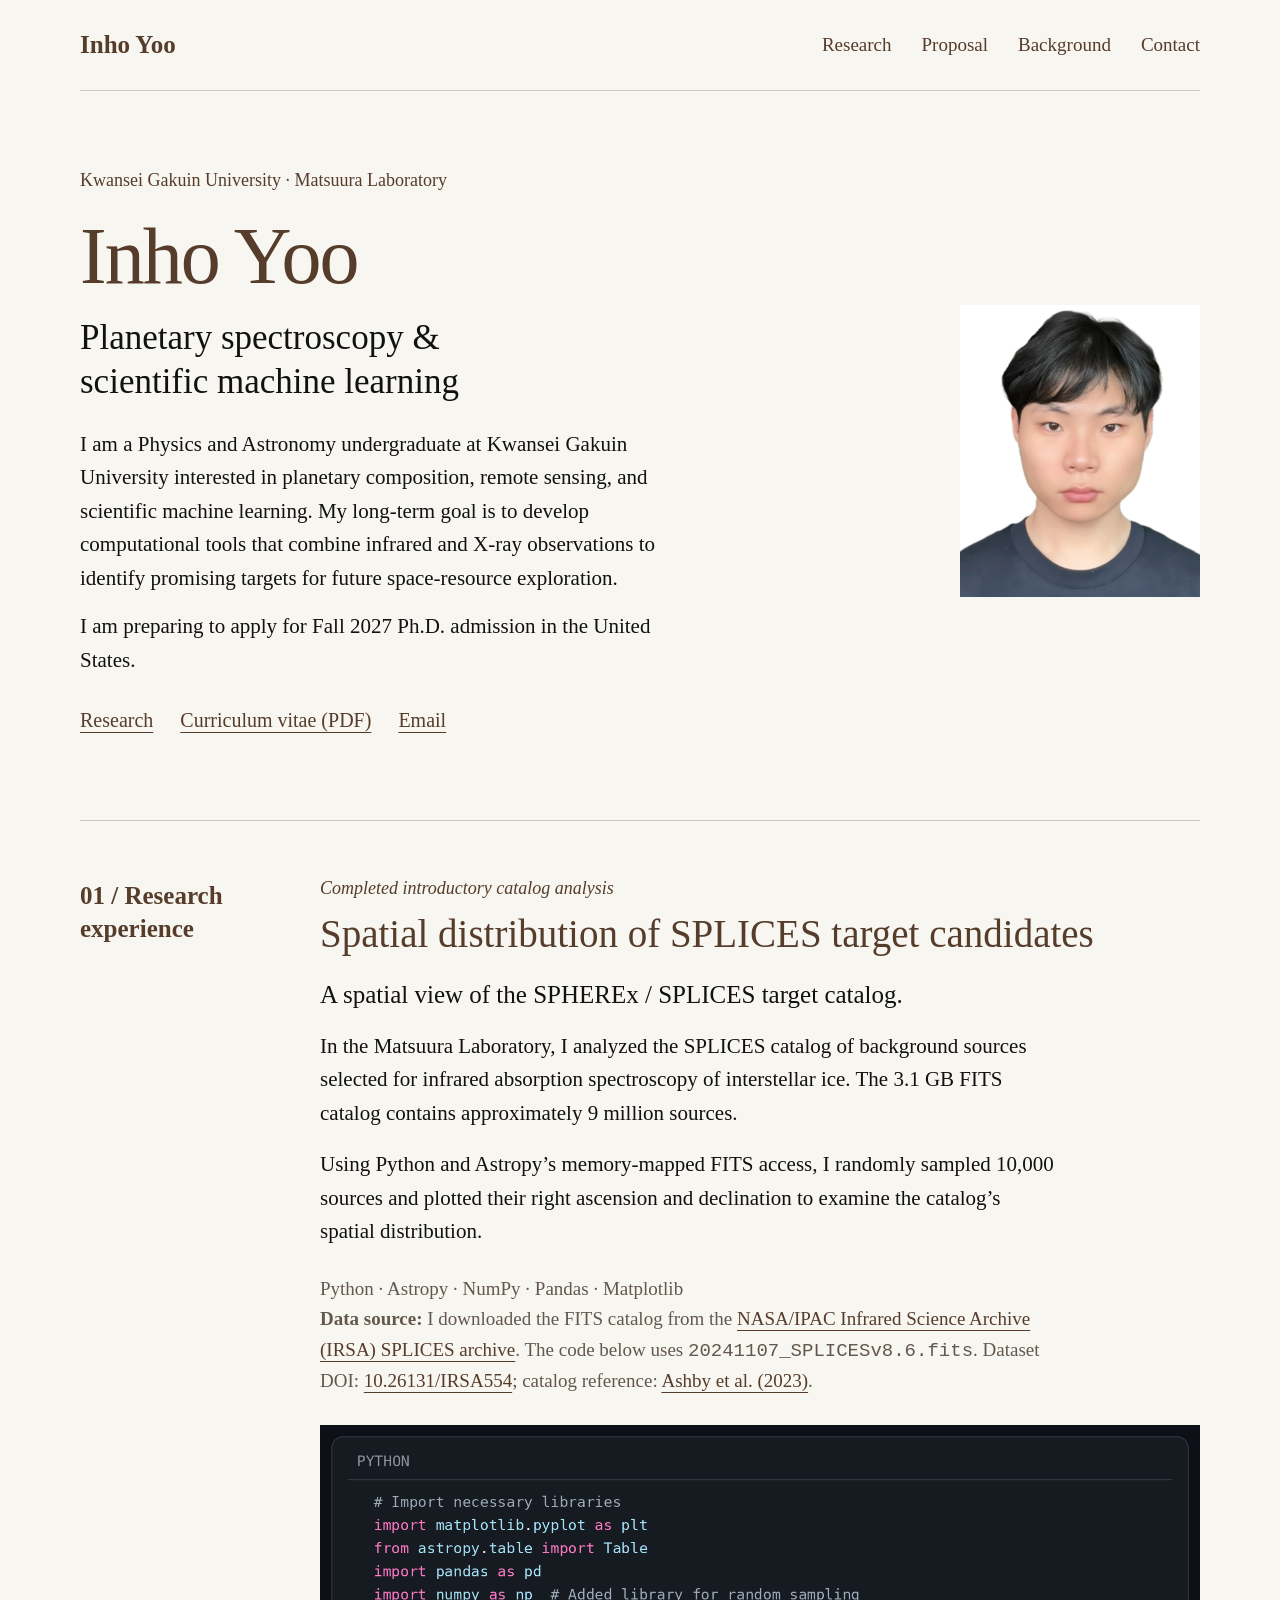
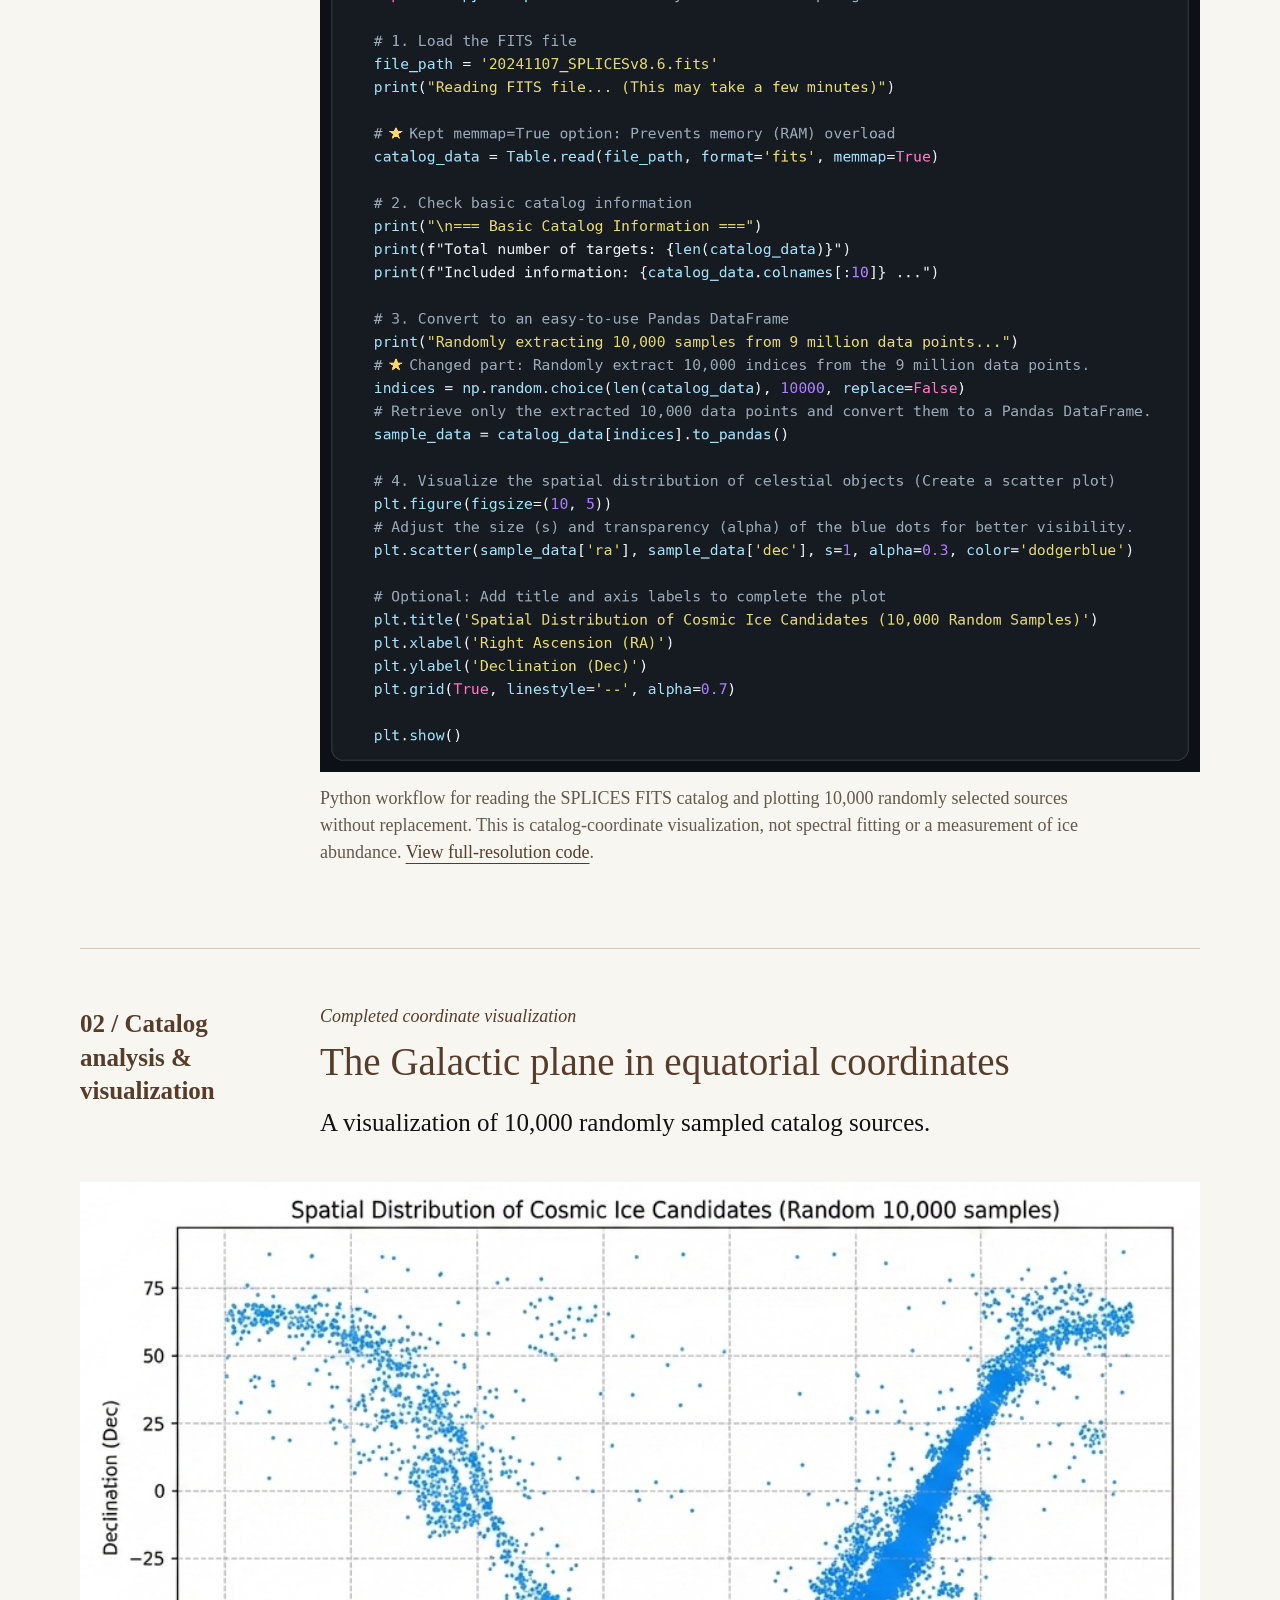
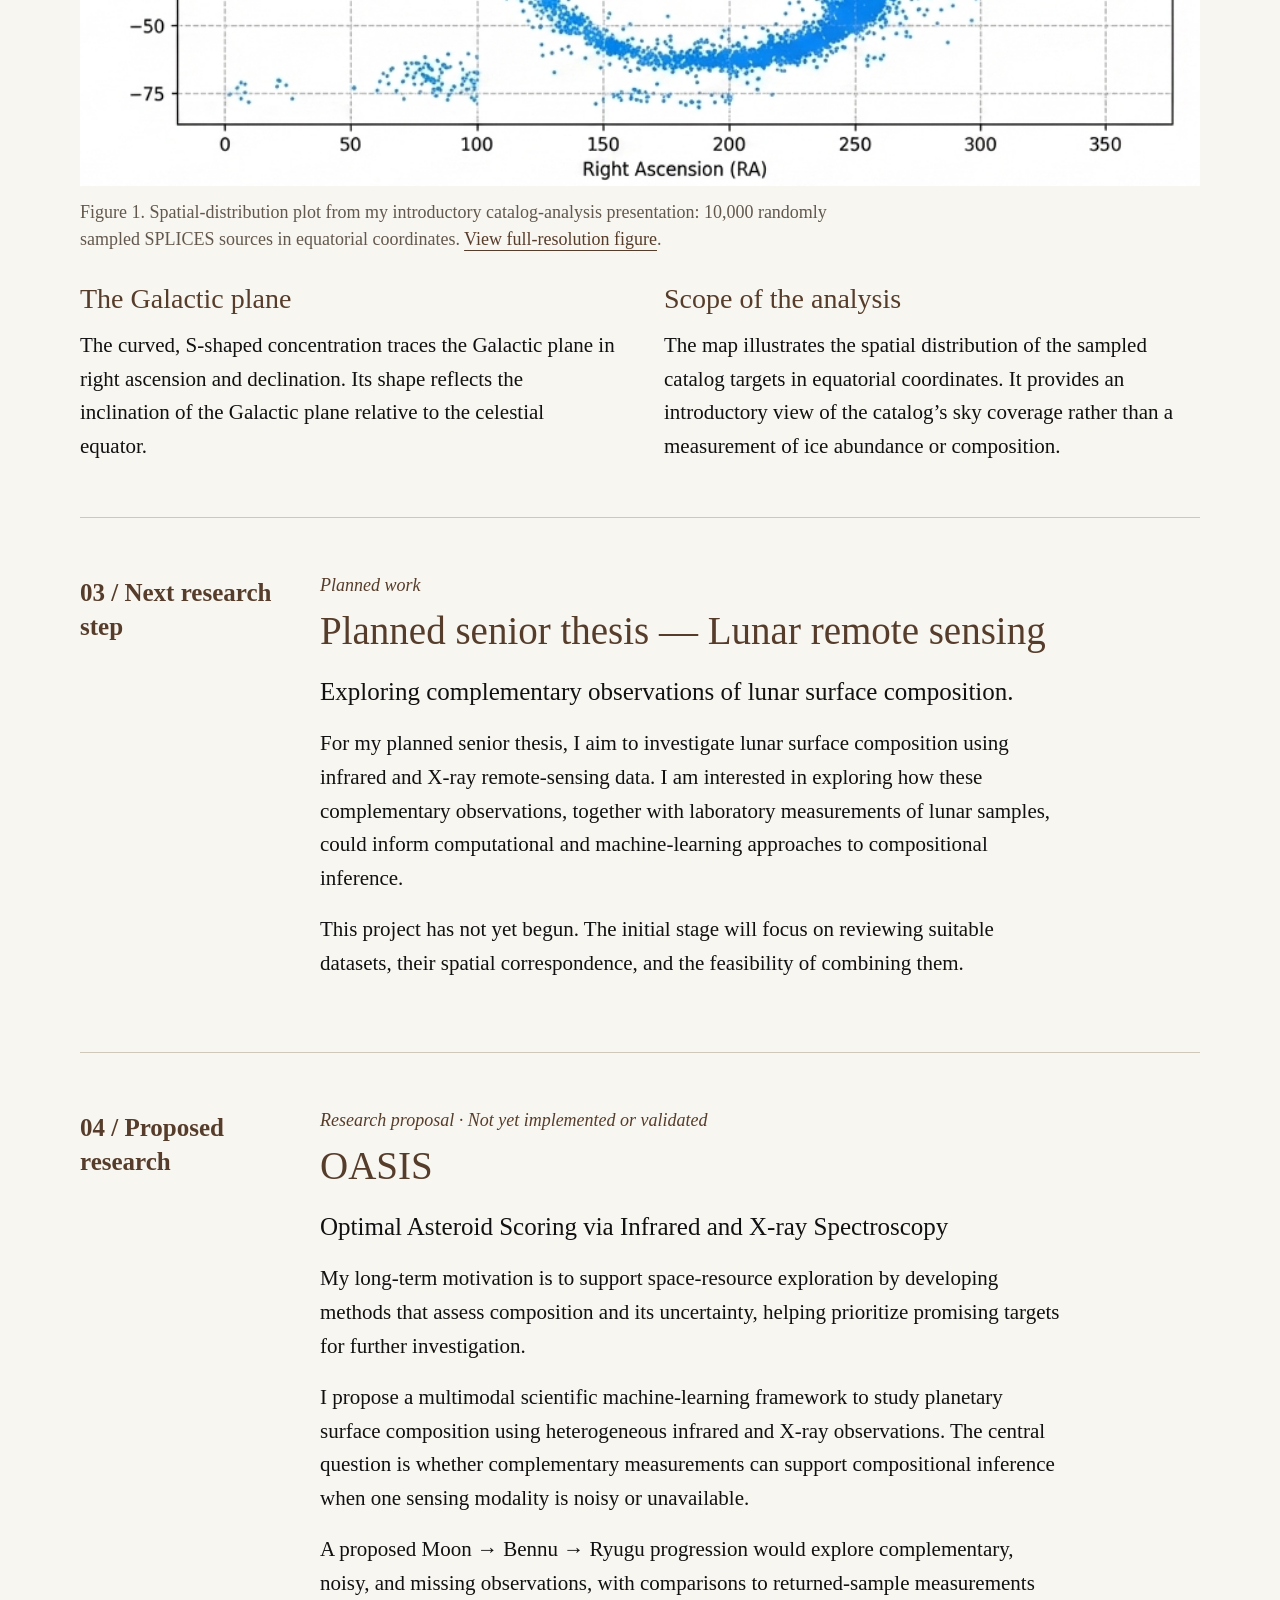
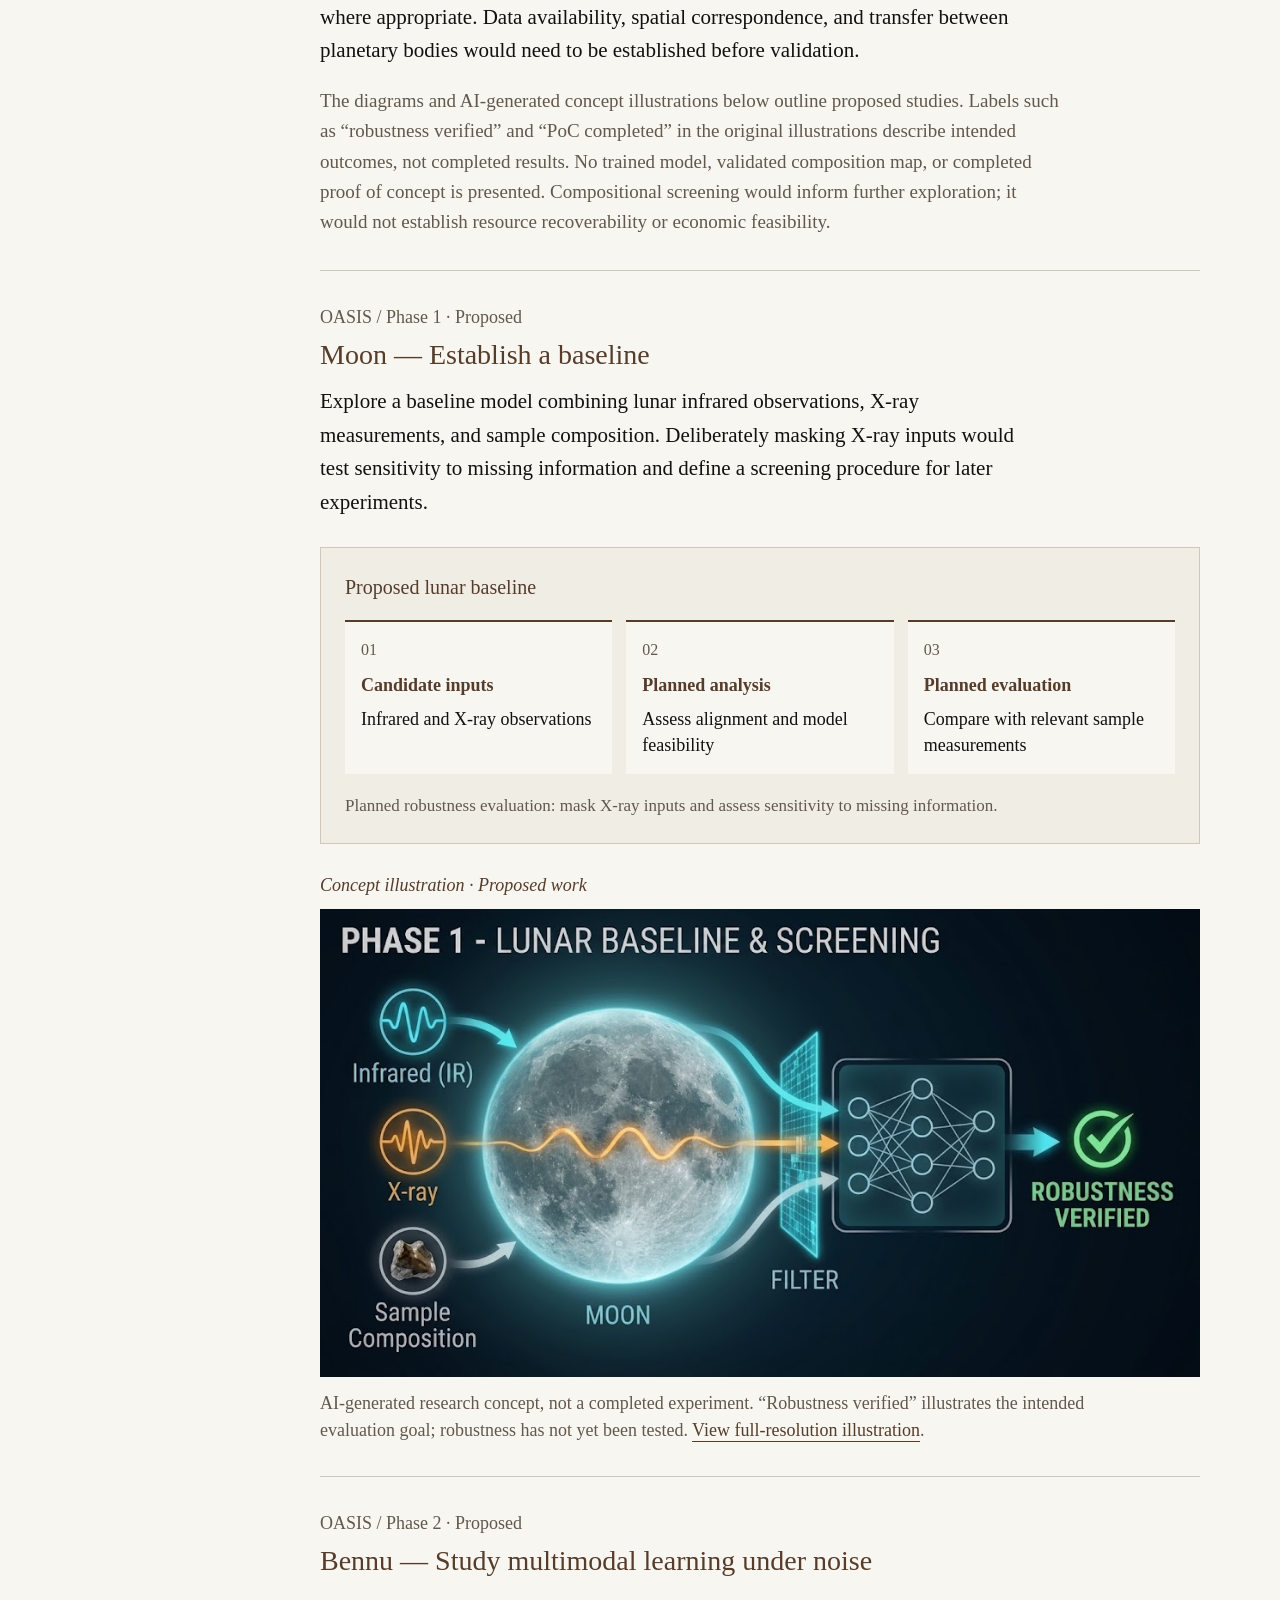
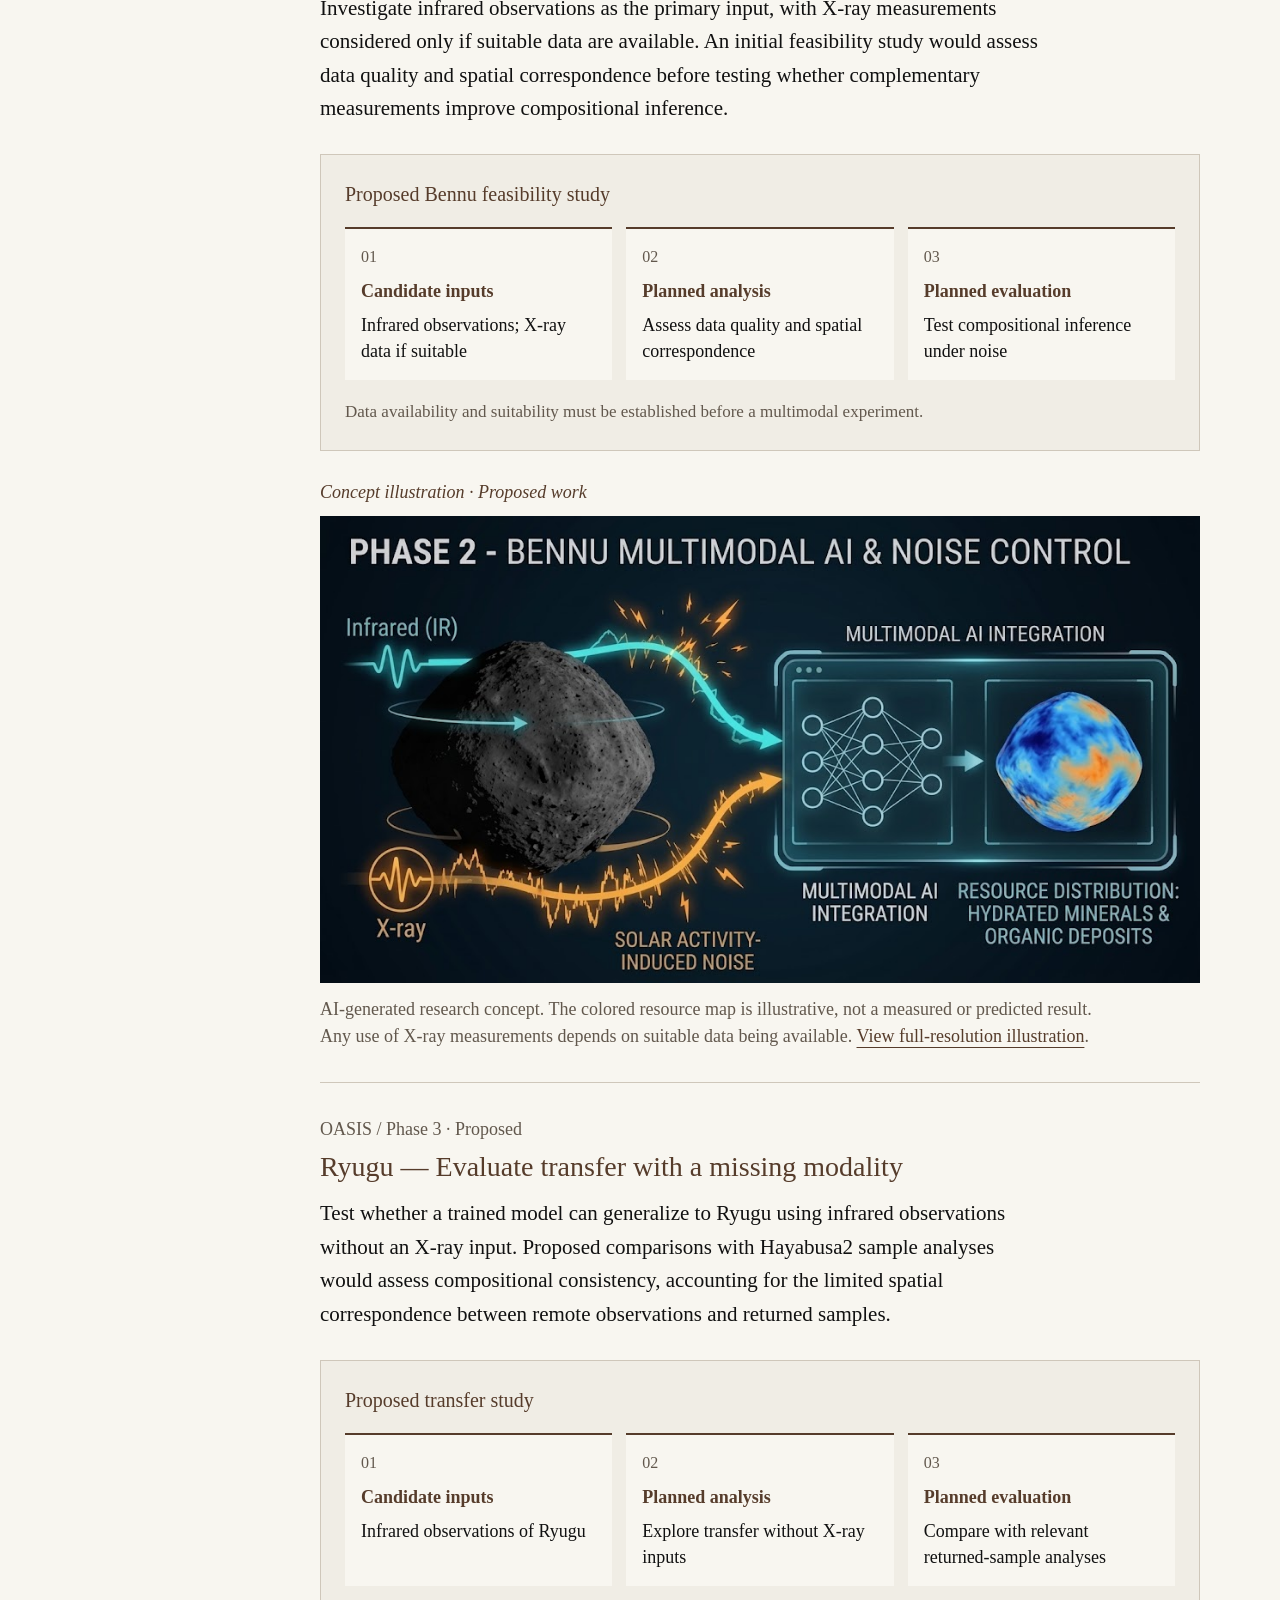
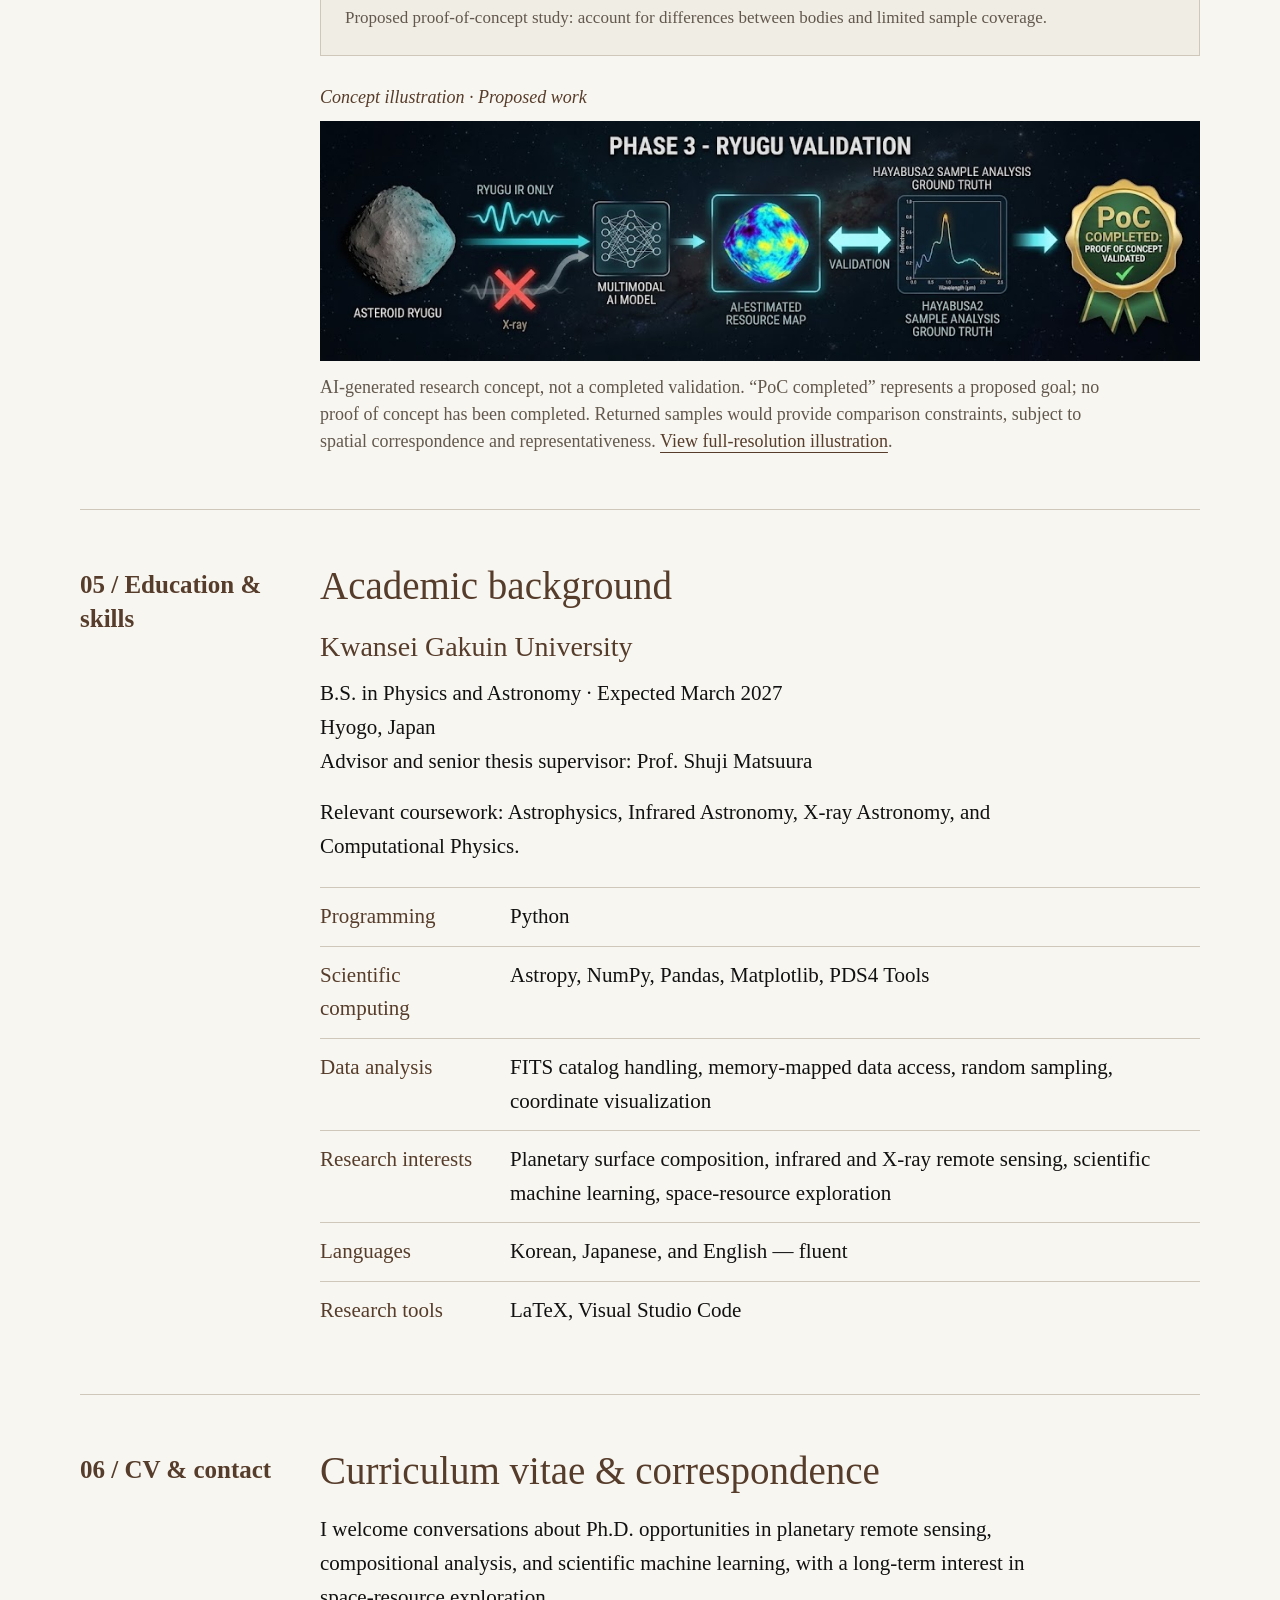
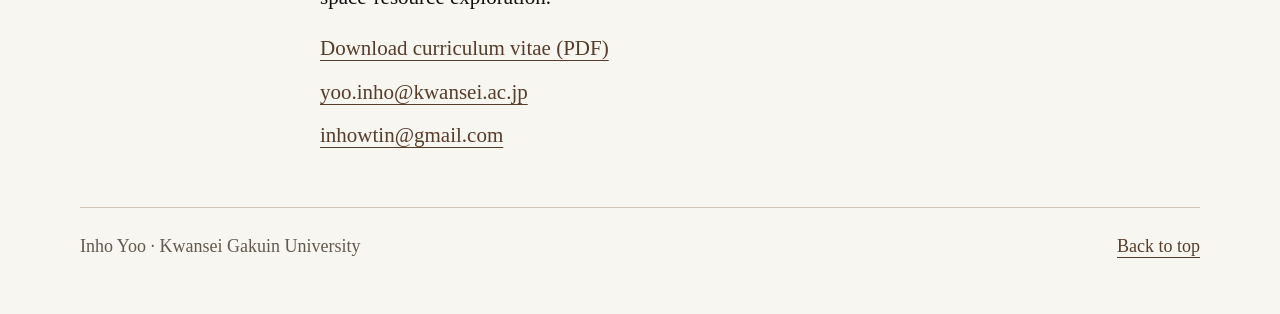
==== index.html @ 0dbc7ac2 "Update figcaption for spatial-distribution plot" ====
<!doctype html>
<html lang="en">
<head>
  <meta charset="utf-8">
  <meta name="viewport" content="width=device-width, initial-scale=1">
  <meta name="description" content="Inho Yoo, Physics and Astronomy undergraduate at Kwansei Gakuin University. Planetary remote sensing, planned lunar composition research, and scientific machine learning for future space-resource exploration.">
  <title>Inho Yoo | Planetary Science &amp; Spectroscopy</title>
  <link rel="stylesheet" href="styles.css">
</head>
<body>
<a class="skip" href="#main">Skip to content</a>
<header class="site-header wrap">
  <a class="wordmark" href="#">Inho Yoo</a>
  <nav aria-label="Main navigation"><a href="#research">Research</a><a href="#oasis">Proposal</a><a href="#background">Background</a><a href="#contact">Contact</a></nav>
</header>
<main id="main" class="wrap">
  <section class="hero" aria-labelledby="name">
    <div>
      <p class="eyebrow">Kwansei Gakuin University · Matsuura Laboratory</p>
      <h1 id="name">Inho Yoo</h1>
      <p class="identity">Planetary spectroscopy &amp;<br>scientific machine learning</p>
      <p class="intro">I am a Physics and Astronomy undergraduate at Kwansei Gakuin University interested in planetary composition, remote sensing, and scientific machine learning. My long-term goal is to develop computational tools that combine infrared and X-ray observations to identify promising targets for future space-resource exploration.</p>
      <p class="intro">I am preparing to apply for Fall 2027 Ph.D. admission in the United States.</p>
      <div class="links"><a href="#research">Research</a><a href="assets/inho-yoo-cv.pdf">Curriculum vitae (PDF)</a><a href="mailto:yoo.inho@kwansei.ac.jp">Email</a>
</div>
    </div>
    <img class="portrait" src="assets/inho-yoo.jpg" width="822" height="1000" alt="Portrait of Inho Yoo">
  </section>
  <section id="research" class="section" aria-labelledby="research-title">
    <div class="section-label">01 / Research experience</div>
    <div class="section-body">
      <p class="status">Completed introductory catalog analysis</p>
      <h2 id="research-title">Spatial distribution of SPLICES target candidates</h2>
      <p class="lead">A spatial view of the SPHEREx / SPLICES target catalog.</p>
      <p>In the Matsuura Laboratory, I analyzed the SPLICES catalog of background sources selected for infrared absorption spectroscopy of interstellar ice. The 3.1 GB FITS catalog contains approximately 9 million sources.</p>
      <p>Using Python and Astropy’s memory-mapped FITS access, I randomly sampled 10,000 sources and plotted their right ascension and declination to examine the catalog’s spatial distribution.</p>
      <p class="method">Python · Astropy · NumPy · Pandas · Matplotlib</p>
      <p class="note"><strong>Data source:</strong> I downloaded the FITS catalog from the <a href="https://irsa.ipac.caltech.edu/data/SPHEREx/SPLICES/">NASA/IPAC Infrared Science Archive (IRSA) SPLICES archive</a>. The code below uses <code>20241107_SPLICESv8.6.fits</code>. Dataset DOI: <a href="https://doi.org/10.26131/IRSA554">10.26131/IRSA554</a>; catalog reference: <a href="https://iopscience.iop.org/article/10.3847/1538-4357/acc86b">Ashby et al. (2023)</a>.</p>
      <figure class="code-figure">
        <a href="assets/splices-code.png" aria-label="Open the SPLICES Python code image at full resolution"><img src="assets/splices-code.png" width="1558" height="1677" loading="lazy" alt="Python code reads the SPLICES FITS catalog with Astropy, selects 10,000 distinct random indices with NumPy, and plots right ascension against declination with Matplotlib."></a>
        <figcaption>Python workflow for reading the SPLICES FITS catalog and plotting 10,000 randomly selected sources without replacement. This is catalog-coordinate visualization, not spectral fitting or a measurement of ice abundance. <a href="assets/splices-code.png">View full-resolution code</a>.</figcaption>
      </figure>
    </div>
  </section>
  <section id="result" class="section result" aria-labelledby="result-title">
    <div class="result-heading">
<div class="section-label">02 / Catalog analysis &amp; visualization</div>
<div>
<p class="status">Completed coordinate visualization</p>
<h2 id="result-title">The Galactic plane in equatorial coordinates</h2>
<p class="lead">A visualization of 10,000 randomly sampled catalog sources.</p>
</div>
</div>
    <figure>
      <a href="assets/cosmic-ice-plot.svg" aria-label="Open the original spatial-distribution figure at full resolution"><img src="assets/cosmic-ice-plot.svg" width="890" height="480" alt="Original research plot showing 10,000 SPLICES targets plotted by right ascension and declination. A curved band descends to about minus 60 degrees declination, with a dense concentration near right ascension 270 degrees."></a>
      <figcaption>Figure 1. Spatial-distribution plot from my introductory catalog-analysis presentation: 10,000 randomly sampled SPLICES sources in equatorial coordinates. 
        <a href="assets/cosmic-ice-plot.svg">View full-resolution figure</a>.</figcaption>
    </figure>
    <div class="interpretation">
<div>
<h3>The Galactic plane</h3>
<p>The curved, S-shaped concentration traces the Galactic plane in right ascension and declination. Its shape reflects the inclination of the Galactic plane relative to the celestial equator.</p>
</div>
<div>
<h3>Scope of the analysis</h3>
<p>The map illustrates the spatial distribution of the sampled catalog targets in equatorial coordinates. It provides an introductory view of the catalog’s sky coverage rather than a measurement of ice abundance or composition.</p>
</div>
</div>
  </section>
  <section id="next" class="section" aria-labelledby="next-title">
    <div class="section-label">03 / Next research step</div>
    <div class="section-body">
<p class="status">Planned work</p>
<h2 id="next-title">Planned senior thesis — Lunar remote sensing</h2>
<p class="lead">Exploring complementary observations of lunar surface composition.</p>
<p>For my planned senior thesis, I aim to investigate lunar surface composition using infrared and X-ray remote-sensing data. I am interested in exploring how these complementary observations, together with laboratory measurements of lunar samples, could inform computational and machine-learning approaches to compositional inference.</p>
<p>This project has not yet begun. The initial stage will focus on reviewing suitable datasets, their spatial correspondence, and the feasibility of combining them.</p>
</div>
  </section>
  <section id="oasis" class="section" aria-labelledby="oasis-title">
    <div class="section-label">04 / Proposed research</div>
    <div class="section-body">
<p class="status">Research proposal · Not yet implemented or validated</p>
<h2 id="oasis-title">OASIS</h2>
<p class="lead">Optimal Asteroid Scoring via Infrared and X-ray Spectroscopy</p>
<p>My long-term motivation is to support space-resource exploration by developing methods that assess composition and its uncertainty, helping prioritize promising targets for further investigation.</p>
<p>I propose a multimodal scientific machine-learning framework to study planetary surface composition using heterogeneous infrared and X-ray observations. The central question is whether complementary measurements can support compositional inference when one sensing modality is noisy or unavailable.</p>
<p>A proposed Moon → Bennu → Ryugu progression would explore complementary, noisy, and missing observations, with comparisons to returned-sample measurements where appropriate. Data availability, spatial correspondence, and transfer between planetary bodies would need to be established before validation.</p>
<p class="note">The diagrams and AI-generated concept illustrations below outline proposed studies. Labels such as “robustness verified” and “PoC completed” in the original illustrations describe intended outcomes, not completed results. No trained model, validated composition map, or completed proof of concept is presented. Compositional screening would inform further exploration; it would not establish resource recoverability or economic feasibility.</p>
      <article class="phase">
<p class="phase-number">OASIS / Phase 1 · Proposed</p>
<h3>Moon — Establish a baseline</h3>
<p>Explore a baseline model combining lunar infrared observations, X-ray measurements, and sample composition. Deliberately masking X-ray inputs would test sensitivity to missing information and define a screening procedure for later experiments.</p>
<figure class="concept-diagram" aria-labelledby="concept-moon">
<figcaption id="concept-moon">Proposed lunar baseline</figcaption>
<ol class="concept-steps">
<li><strong>Candidate inputs</strong><span>Infrared and X-ray observations</span></li>
<li><strong>Planned analysis</strong><span>Assess alignment and model feasibility</span></li>
<li><strong>Planned evaluation</strong><span>Compare with relevant sample measurements</span></li>
</ol>
<p class="concept-note">Planned robustness evaluation: mask X-ray inputs and assess sensitivity to missing information.</p>
</figure>
<figure class="concept-art">
<p class="status">Concept illustration · Proposed work</p>
<a href="assets/oasis-moon.jpg" aria-label="Open the Moon research concept illustration"><img src="assets/oasis-moon.jpg" width="1024" height="545" loading="lazy" alt="AI-generated illustration of the proposed Moon phase; visual maps and completion labels are conceptual, not achieved research results."></a>
<figcaption>AI-generated research concept, not a completed experiment. “Robustness verified” illustrates the intended evaluation goal; robustness has not yet been tested. <a href="assets/oasis-moon.jpg">View full-resolution illustration</a>.</figcaption>
</figure>
</article>
      <article class="phase">
<p class="phase-number">OASIS / Phase 2 · Proposed</p>
<h3>Bennu — Study multimodal learning under noise</h3>
<p>Investigate infrared observations as the primary input, with X-ray measurements considered only if suitable data are available. An initial feasibility study would assess data quality and spatial correspondence before testing whether complementary measurements improve compositional inference.</p>
<figure class="concept-diagram" aria-labelledby="concept-bennu">
<figcaption id="concept-bennu">Proposed Bennu feasibility study</figcaption>
<ol class="concept-steps">
<li><strong>Candidate inputs</strong><span>Infrared observations; X-ray data if suitable</span></li>
<li><strong>Planned analysis</strong><span>Assess data quality and spatial correspondence</span></li>
<li><strong>Planned evaluation</strong><span>Test compositional inference under noise</span></li>
</ol>
<p class="concept-note">Data availability and suitability must be established before a multimodal experiment.</p>
</figure>
<figure class="concept-art">
<p class="status">Concept illustration · Proposed work</p>
<a href="assets/oasis-bennu.jpg" aria-label="Open the Bennu research concept illustration"><img src="assets/oasis-bennu.jpg" width="1024" height="544" loading="lazy" alt="AI-generated illustration of the proposed Bennu phase; visual maps and completion labels are conceptual, not achieved research results."></a>
<figcaption>AI-generated research concept. The colored resource map is illustrative, not a measured or predicted result. Any use of X-ray measurements depends on suitable data being available. <a href="assets/oasis-bennu.jpg">View full-resolution illustration</a>.</figcaption>
</figure>
</article>
      <article class="phase">
<p class="phase-number">OASIS / Phase 3 · Proposed</p>
<h3>Ryugu — Evaluate transfer with a missing modality</h3>
<p>Test whether a trained model can generalize to Ryugu using infrared observations without an X-ray input. Proposed comparisons with Hayabusa2 sample analyses would assess compositional consistency, accounting for the limited spatial correspondence between remote observations and returned samples.</p>
<figure class="concept-diagram" aria-labelledby="concept-ryugu">
<figcaption id="concept-ryugu">Proposed transfer study</figcaption>
<ol class="concept-steps">
<li><strong>Candidate inputs</strong><span>Infrared observations of Ryugu</span></li>
<li><strong>Planned analysis</strong><span>Explore transfer without X-ray inputs</span></li>
<li><strong>Planned evaluation</strong><span>Compare with relevant returned-sample analyses</span></li>
</ol>
<p class="concept-note">Proposed proof-of-concept study: account for differences between bodies and limited sample coverage.</p>
</figure>
<figure class="concept-art">
<p class="status">Concept illustration · Proposed work</p>
<a href="assets/oasis-ryugu.jpg" aria-label="Open the Ryugu research concept illustration"><img src="assets/oasis-ryugu.jpg" width="1024" height="279" loading="lazy" alt="AI-generated illustration of the proposed Ryugu phase; visual maps and completion labels are conceptual, not achieved research results."></a>
<figcaption>AI-generated research concept, not a completed validation. “PoC completed” represents a proposed goal; no proof of concept has been completed. Returned samples would provide comparison constraints, subject to spatial correspondence and representativeness. <a href="assets/oasis-ryugu.jpg">View full-resolution illustration</a>.</figcaption>
</figure>
</article>
    </div>
  </section>
  <section id="background" class="section" aria-labelledby="background-title">
<div class="section-label">05 / Education &amp; skills</div>
<div class="section-body">
<h2 id="background-title">Academic background</h2>
<h3>Kwansei Gakuin University</h3>
<p>B.S. in Physics and Astronomy · Expected March 2027<br>Hyogo, Japan<br>Advisor and senior thesis supervisor: Prof. Shuji Matsuura</p>
<p>Relevant coursework: Astrophysics, Infrared Astronomy, X-ray Astronomy, and Computational Physics.</p>
<dl>
<div>
<dt>Programming</dt>
<dd>Python</dd>
</div>
<div>
<dt>Scientific computing</dt>
<dd>Astropy, NumPy, Pandas, Matplotlib, PDS4 Tools</dd>
</div>
<div>
<dt>Data analysis</dt>
<dd>FITS catalog handling, memory-mapped data access, random sampling, coordinate visualization</dd>
</div>
<div>
<dt>Research interests</dt>
<dd>Planetary surface composition, infrared and X-ray remote sensing, scientific machine learning, space-resource exploration</dd>
</div>
<div>
<dt>Languages</dt>
<dd>Korean, Japanese, and English — fluent</dd>
</div>
<div>
<dt>Research tools</dt>
<dd>LaTeX, Visual Studio Code</dd>
</div>
</dl>
</div>
</section>
  <section id="contact" class="section" aria-labelledby="contact-title">
<div class="section-label">06 / CV &amp; contact</div>
<div class="section-body">
<h2 id="contact-title">Curriculum vitae &amp; correspondence</h2>
<p>I welcome conversations about Ph.D. opportunities in planetary remote sensing, compositional analysis, and scientific machine learning, with a long-term interest in space-resource exploration.</p>
<div class="contact-links"><a href="assets/inho-yoo-cv.pdf">Download curriculum vitae (PDF)</a><a href="mailto:yoo.inho@kwansei.ac.jp">yoo.inho@kwansei.ac.jp</a><a href="mailto:inhowtin@gmail.com">inhowtin@gmail.com</a>
</div>
</div>
</section>
</main>
<footer class="footer wrap">
<p>Inho Yoo · Kwansei Gakuin University</p><a href="#">Back to top</a>
</footer>
</body>
</html>
---- styles.css ----
:root {
  --paper:#f8f6f0;
  --ink:#171410;
  --brown:#563c2b;
  --line:#cfc7ba;
  --muted:#62584d
}
* {
  box-sizing:border-box
}
html {
  scroll-padding-top:2rem
}
body {
  margin:0;
  background:var(--paper);
  color:#111;
  font-family:"Times New Roman",Times,serif;
  font-size:21px; /* 18px -> 21px */
  line-height:1.6
}
a {
  color:var(--brown);
  text-decoration-thickness:1px;
  text-underline-offset:5px
}
a:hover {
  color:#24170f;
  text-decoration-thickness:2px
}
a:focus-visible {
  outline:2px solid var(--brown);
  outline-offset:5px
}
.wrap {
  width:min(1120px,calc(100% - 96px));
  margin-inline:auto
}
.site-header {
  display:flex;
  justify-content:space-between;
  align-items:center;
  padding-block:25px;
  border-bottom:1px solid var(--line);
  gap:24px
}
.wordmark {
  font-size:25px; /* 22px -> 25px */
  text-decoration:none;
  font-weight:bold
}
nav {
  display:flex;
  gap:30px;
  font-size:19px; /* 16px -> 19px */
  flex-wrap:wrap
}
nav a {
  text-decoration:none
}
.hero {
  display:grid;
  grid-template-columns:minmax(0,1fr) 240px;
  gap:92px;
  align-items:center;
  padding-block:76px 84px
}
.eyebrow,.section-label,.status {
  color:var(--brown);
  font-size:18px; /* 15px -> 18px */
  line-height:1.5
}
.eyebrow {
  margin:0 0 20px
}
h1,h2,h3,p {
  margin-top:0
}
h1 {
  font-size:80px; /* 70px -> 80px */
  line-height:1.05;
  font-weight:normal;
  letter-spacing:-2px;
  margin-bottom:18px;
  color:var(--brown)
}
.identity {
  font-size:35px; /* 30px -> 35px */
  line-height:1.25;
  margin-bottom:24px
}
.intro {
  max-width:620px;
  margin-bottom:15px
}
.portrait {
  display:block;
  width:240px;
  height:auto;
  max-width:100%
}
.links {
  display:flex;
  flex-wrap:wrap;
  gap:12px 27px;
  margin-top:26px;
  font-size:20px; /* 17px -> 20px */
}
.section {
  border-top:1px solid var(--line);
  padding-block:54px;
  display:grid;
  grid-template-columns:205px minmax(0,1fr);
  gap:35px
}
.section-label {
  padding-top:4px;
  font-size:25px; /* 22px -> 25px */
  font-weight:bold;
  line-height:1.35
}
.section-body {
  min-width:0
}
.section-body>p {
  max-width:740px
}
.status {
  margin-bottom:10px;
  font-style:italic
}
h2 {
  font-size:39px; /* 34px -> 39px */
  line-height:1.15;
  font-weight:normal;
  color:var(--brown);
  margin-bottom:20px
}
h3 {
  font-size:28px; /* 24px -> 28px */
  line-height:1.3;
  font-weight:normal;
  color:var(--brown);
  margin-bottom:12px
}
p {
  margin-bottom:18px
}
.lead {
  font-size:25px; /* 22px -> 25px */
  line-height:1.4
}
.method {
  font-size:19px; /* 16px -> 19px */
  color:var(--muted);
  margin-top:25px;
  margin-bottom:0
}
figure {
  margin:28px 0
}
figure img {
  display:block;
  width:100%;
  height:auto
}
figcaption {
  font-size:18px; /* 15px -> 18px */
  line-height:1.5;
  color:var(--muted);
  margin-top:13px;
  max-width:780px
}
.result {
  display:block
}
.result-heading {
  display:grid;
  grid-template-columns:205px minmax(0,1fr);
  gap:35px
}
.result figure {
  margin:24px 0 28px
}
.result figure>a {
  display:block
}
.interpretation {
  display:grid;
  grid-template-columns:1fr 1fr;
  gap:48px
}
.interpretation p {
  margin-bottom:0
}
.note {
  font-size:19px; /* 16px -> 19px */
  color:var(--muted)
}
.phase {
  padding-top:32px;
  margin-top:32px;
  border-top:1px solid var(--line)
}
.phase figure {
  margin-bottom:0
}
.phase-number {
  font-size:18px; /* 15px -> 18px */
  color:var(--muted);
  margin-bottom:5px
}
.phase p {
  max-width:720px
}
dl {
  margin:24px 0 0
}
dl>div {
  display:grid;
  grid-template-columns:170px 1fr;
  gap:20px;
  padding-block:12px;
  border-top:1px solid var(--line)
}
dt {
  color:var(--brown)
}
dd {
  margin:0
}
.contact-links {
  display:flex;
  flex-direction:column;
  align-items:flex-start;
  gap:10px;
  overflow-wrap:anywhere
}
.footer {
  border-top:1px solid var(--line);
  padding-block:24px 35px;
  display:flex;
  justify-content:space-between;
  gap:20px;
  color:var(--muted);
  font-size:18px; /* 15px -> 18px */
}
.skip {
  position:absolute;
  left:20px;
  top:-100px;
  background:var(--paper);
  padding:8px
}
.skip:focus {
  top:10px
}

/* 태블릿 및 작은 PC 화면 설정 */
@media(max-width:800px) {
  .wrap {
    width:calc(100% - 48px)
  }
  .hero {
    gap:35px;
    grid-template-columns:1fr 190px;
    padding-block:50px
  }
  .portrait {
    width:190px
  }
  h1 {
    font-size:68px /* 58px -> 68px */
  }
  .identity {
    font-size:31px /* 26px -> 31px */
  }
  .section,.result-heading {
    grid-template-columns:1fr;
    gap:16px
  }
  .section {
    padding-block:38px
  }
  .interpretation {
    gap:28px
  }
  .site-header {
    align-items:flex-start
  }
  nav {
    gap:18px
  }
}

/* 모바일 화면 설정 */
@media(max-width:540px) {
  body {
    font-size:20px /* 17px -> 20px */
  }
  .wrap {
    width:calc(100% - 40px)
  }
  .site-header {
    display:block;
    padding-block:19px
  }
  nav {
    margin-top:12px;
    gap:22px;
    font-size:18px /* 15px -> 18px */
  }
  .hero {
    grid-template-columns:1fr;
    gap:28px;
    padding-block:38px 42px
  }
  .hero>div {
    order:1
  }
  .portrait {
    width:155px;
    order:0
  }
  h1 {
    font-size:64px /* 54px -> 64px */
  }
  .identity {
    font-size:32px /* 27px -> 32px */
  }
  .eyebrow {
    font-size:17px; /* 14px -> 17px */
    margin-bottom:14px
  }
  h2 {
    font-size:35px /* 30px -> 35px */
  }
  .links {
    gap:12px 22px
  }
  .interpretation {
    grid-template-columns:1fr;
    gap:25px
  }
  .result figure {
    margin-inline:-8px
  }
  dl>div {
    grid-template-columns:1fr;
    gap:4px
  }
  .footer {
    display:block
  }
  .footer p {
    margin-bottom:8px
  }
  .phase {
    padding-top:25px;
    margin-top:25px
  }
}

/* 인쇄 설정 (변경하지 않음) */
@media print {
  body {
    background:white;
    font-size:12pt
  }
  .wrap {
    width:100%
  }
  .site-header,.skip {
    display:none
  }
  .hero {
    padding:10px 0 30px
  }
  h1 {
    font-size:36pt
  }
  .section {
    padding-block:24px
  }
  figure,.phase {
    break-inside:avoid
  }
  a {
    color:inherit
  }
}

/* Proposed research diagrams: readable text at every viewport size. */
.concept-diagram {
  padding:24px;
  border:1px solid var(--line);
  background:#f0ede5;
}
.concept-diagram figcaption {
  margin:0 0 18px;
  color:var(--brown);
  font-size:20px;
}
.concept-steps {
  list-style:none;
  margin:0;
  padding:0;
  display:grid;
  grid-template-columns:repeat(3,minmax(0,1fr));
  gap:14px;
  counter-reset:step;
}
.concept-steps li {
  counter-increment:step;
  padding:16px;
  border-top:2px solid var(--brown);
  background:var(--paper);
  font-size:18px;
  line-height:1.45;
}
.concept-steps li::before {
  content:"0" counter(step);
  display:block;
  color:var(--muted);
  margin-bottom:10px;
  font-size:16px;
}
.concept-steps strong,.concept-steps span { display:block; }
.concept-steps strong { color:var(--brown); margin-bottom:8px; }
.concept-diagram .concept-note {
  margin:18px 0 0;
  font-size:17px;
  color:var(--muted);
}
@media(max-width:600px) {
  .concept-diagram { padding:18px; }
  .concept-steps { grid-template-columns:1fr; }
}
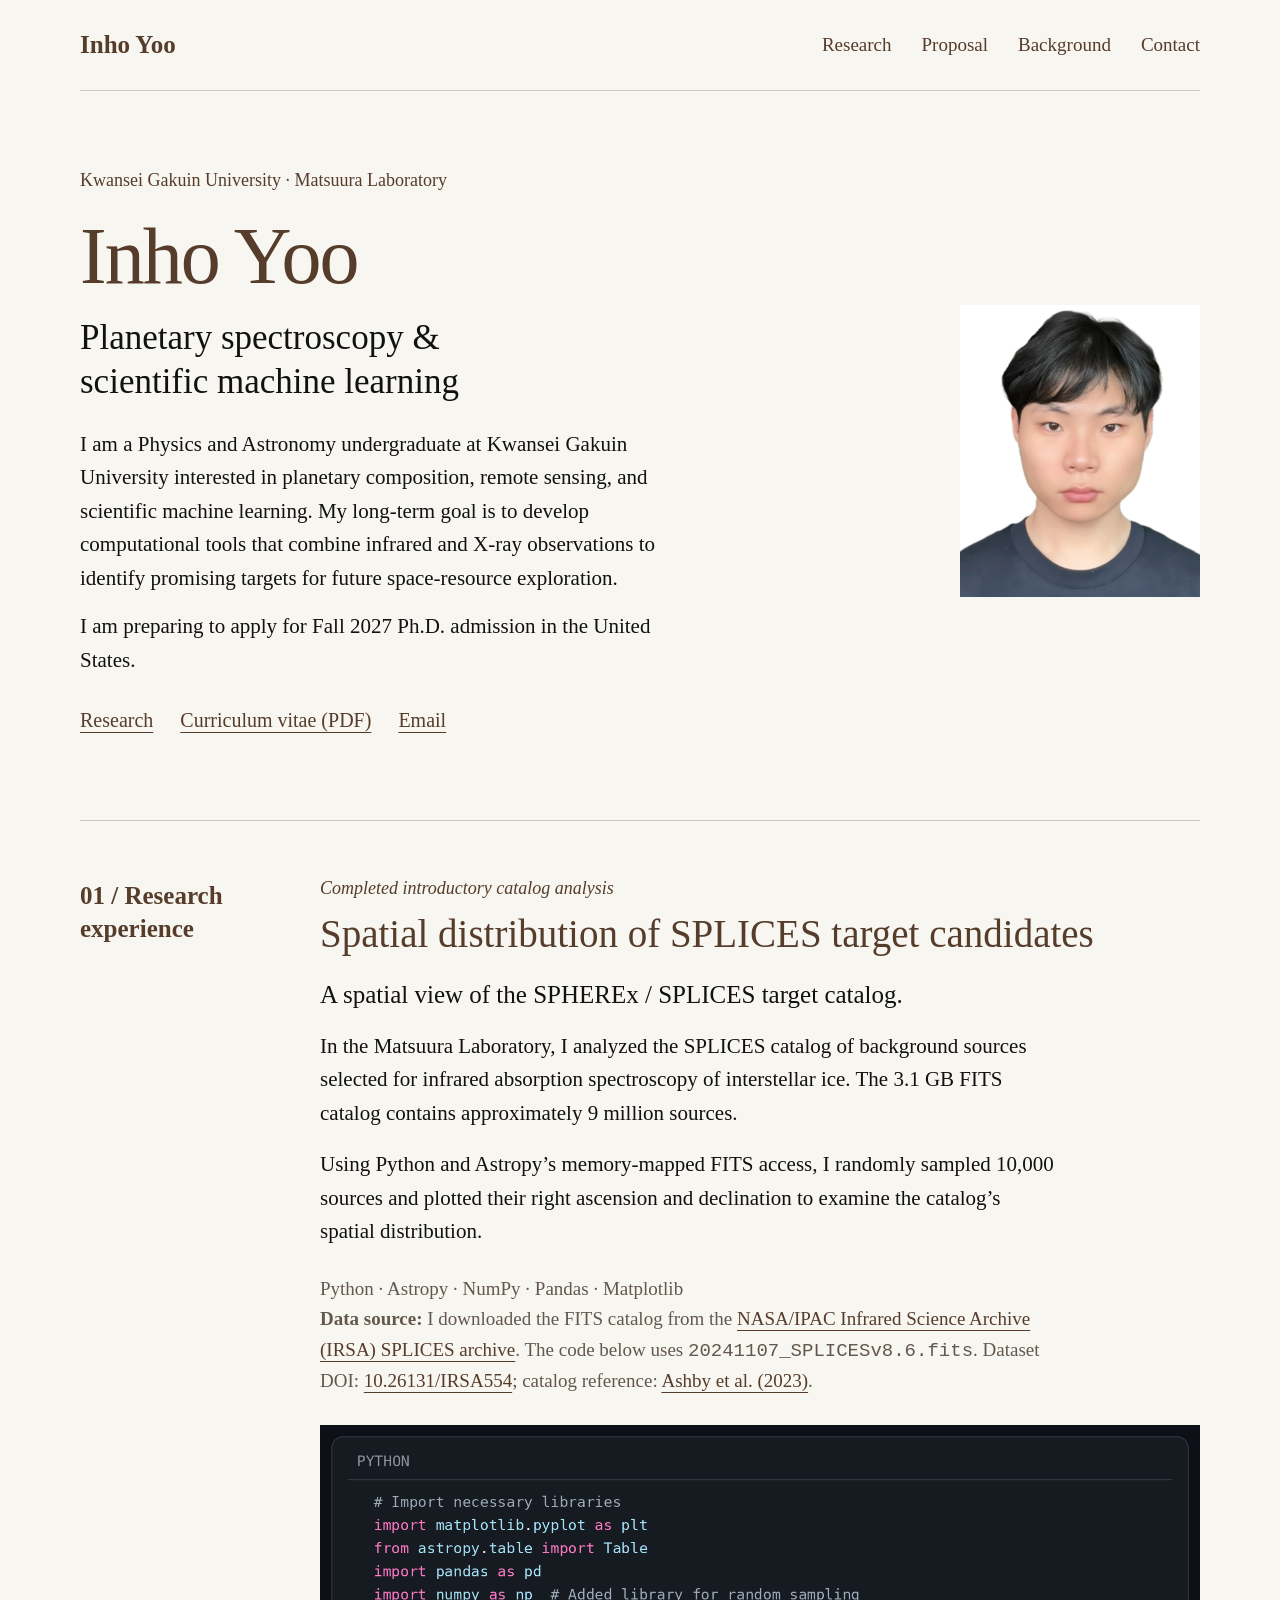
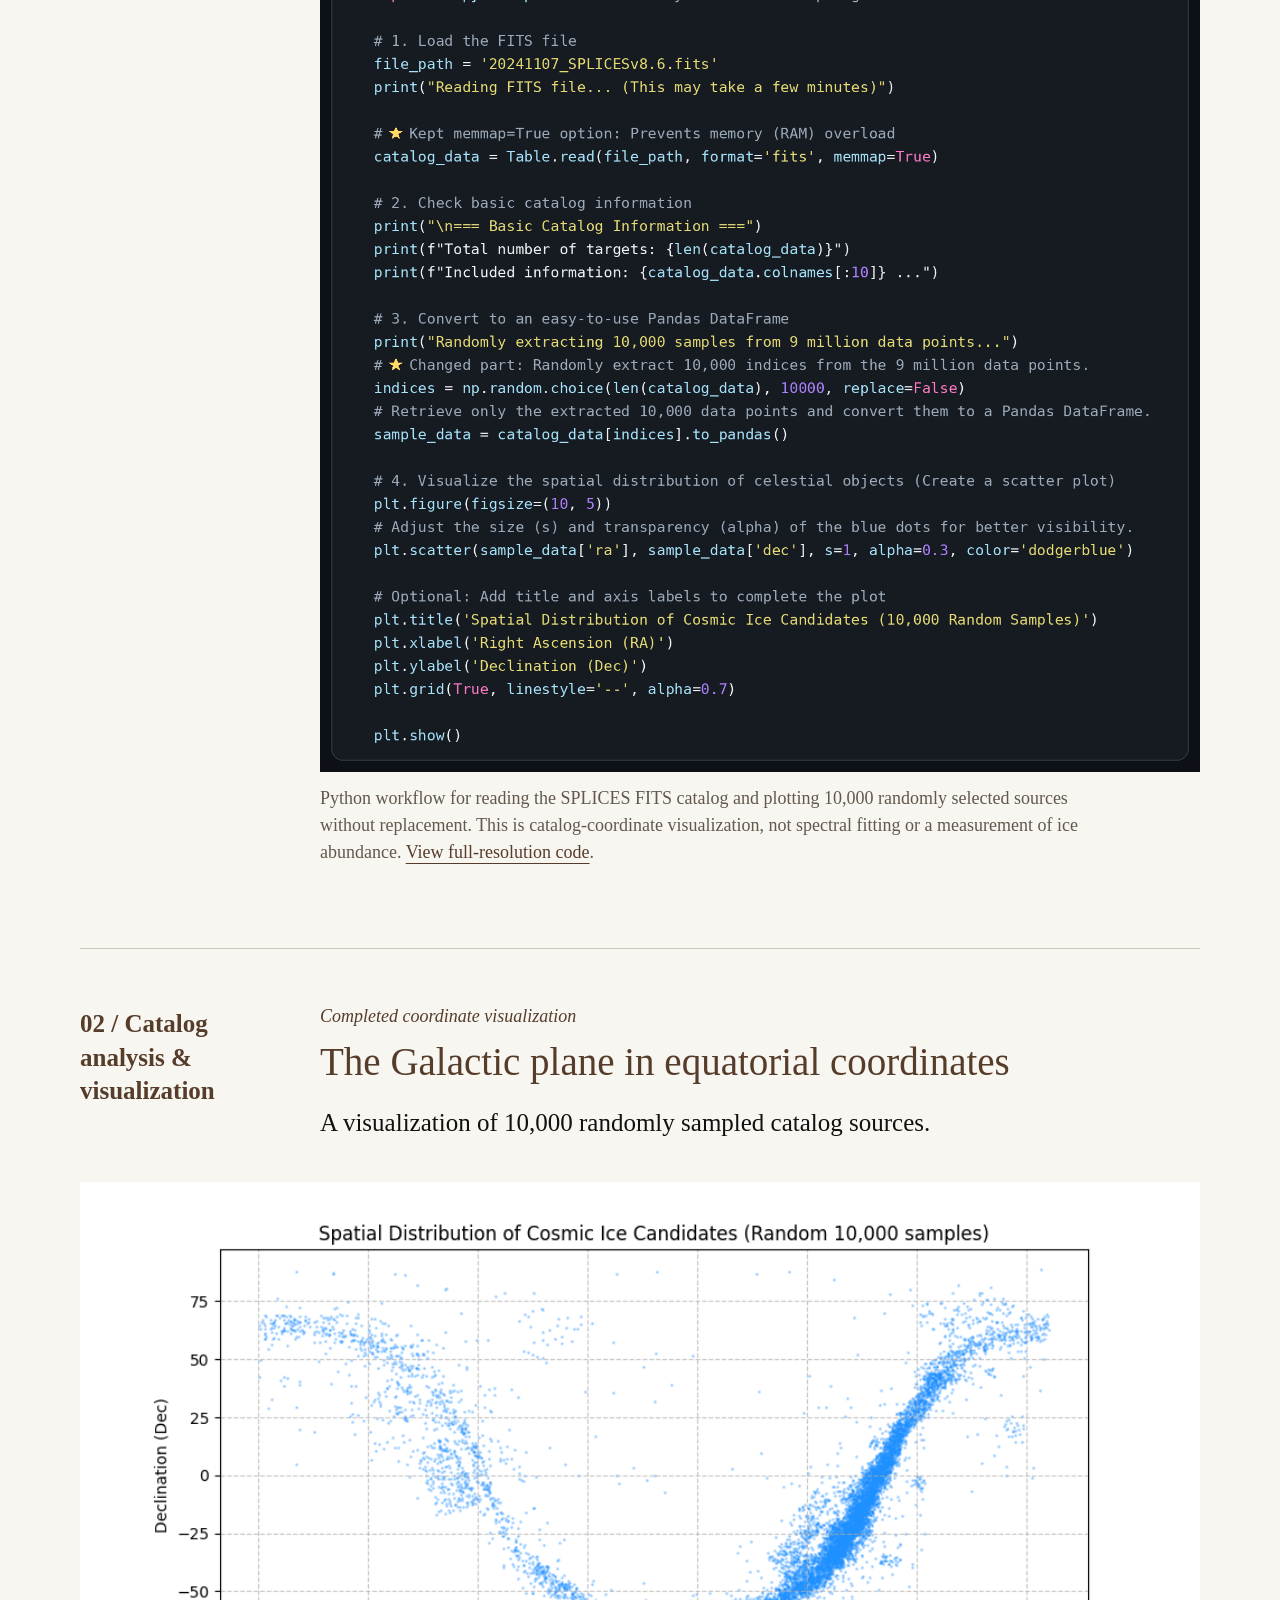
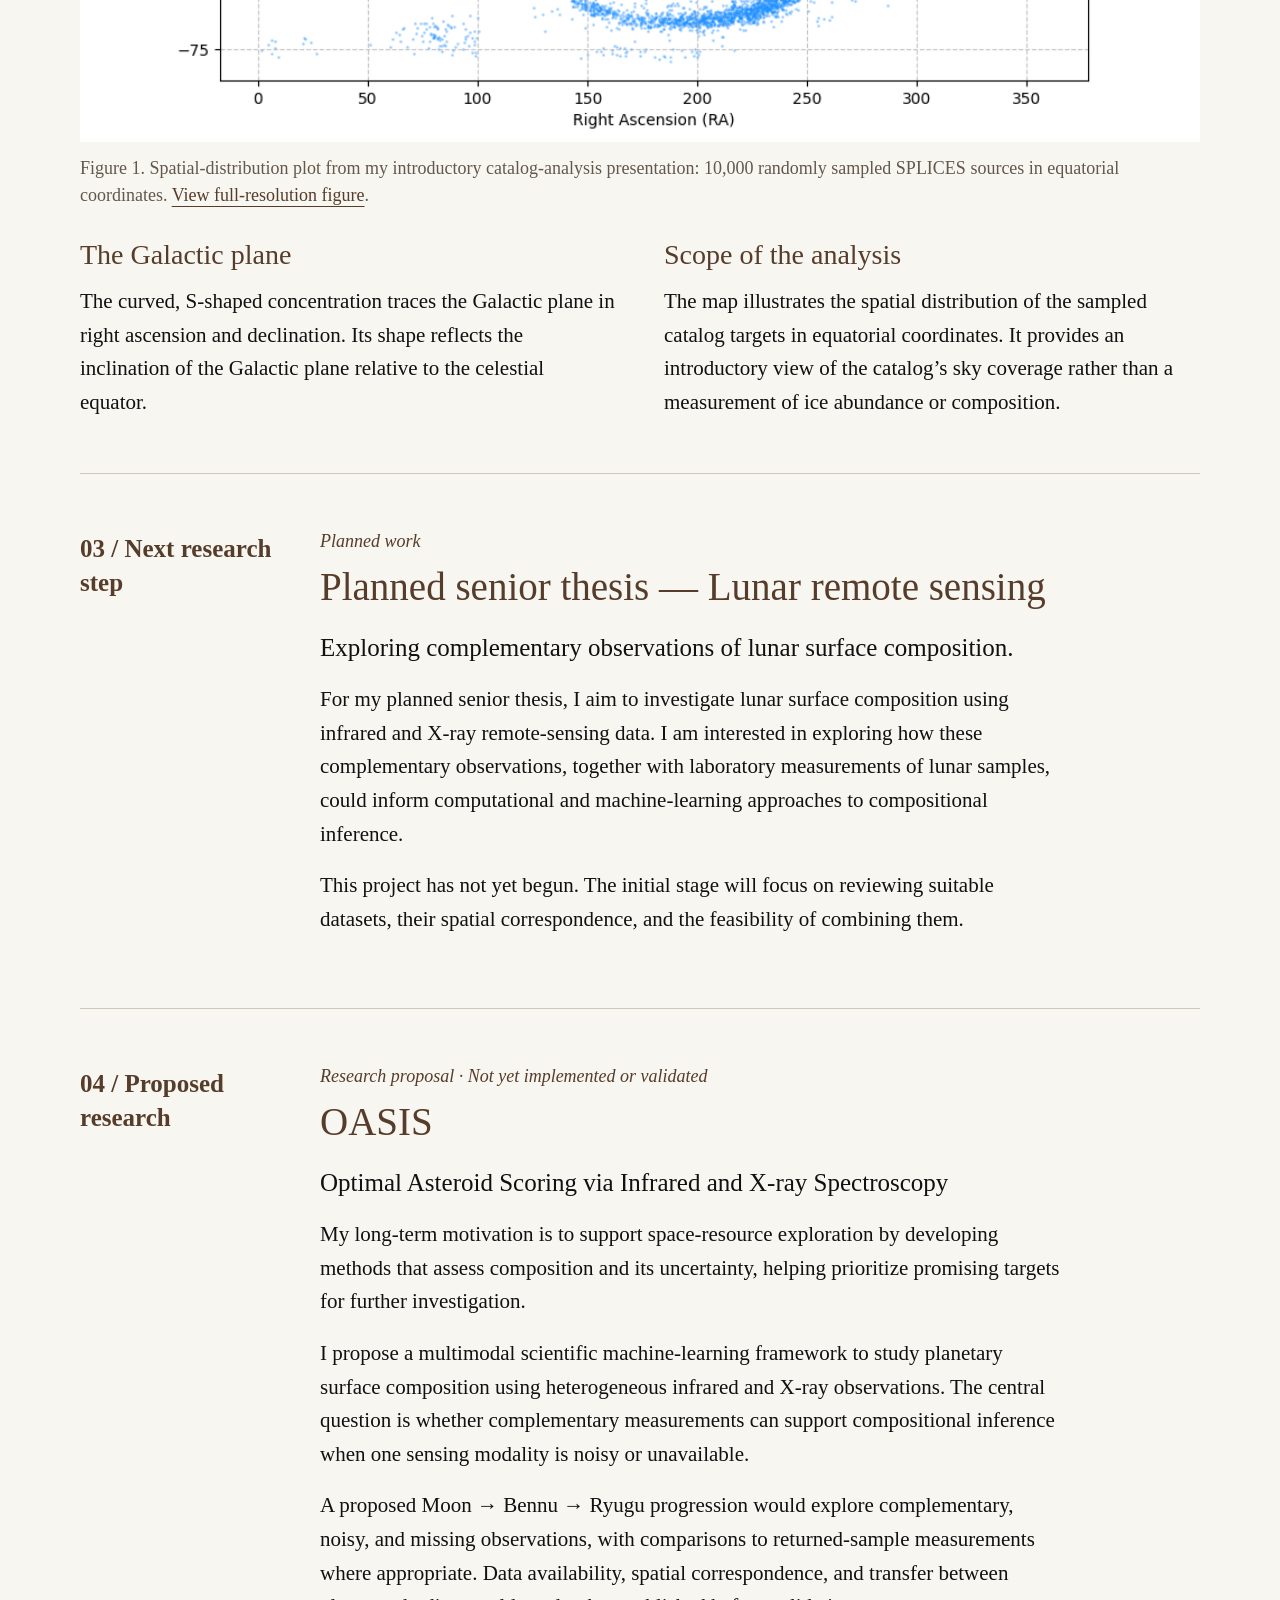
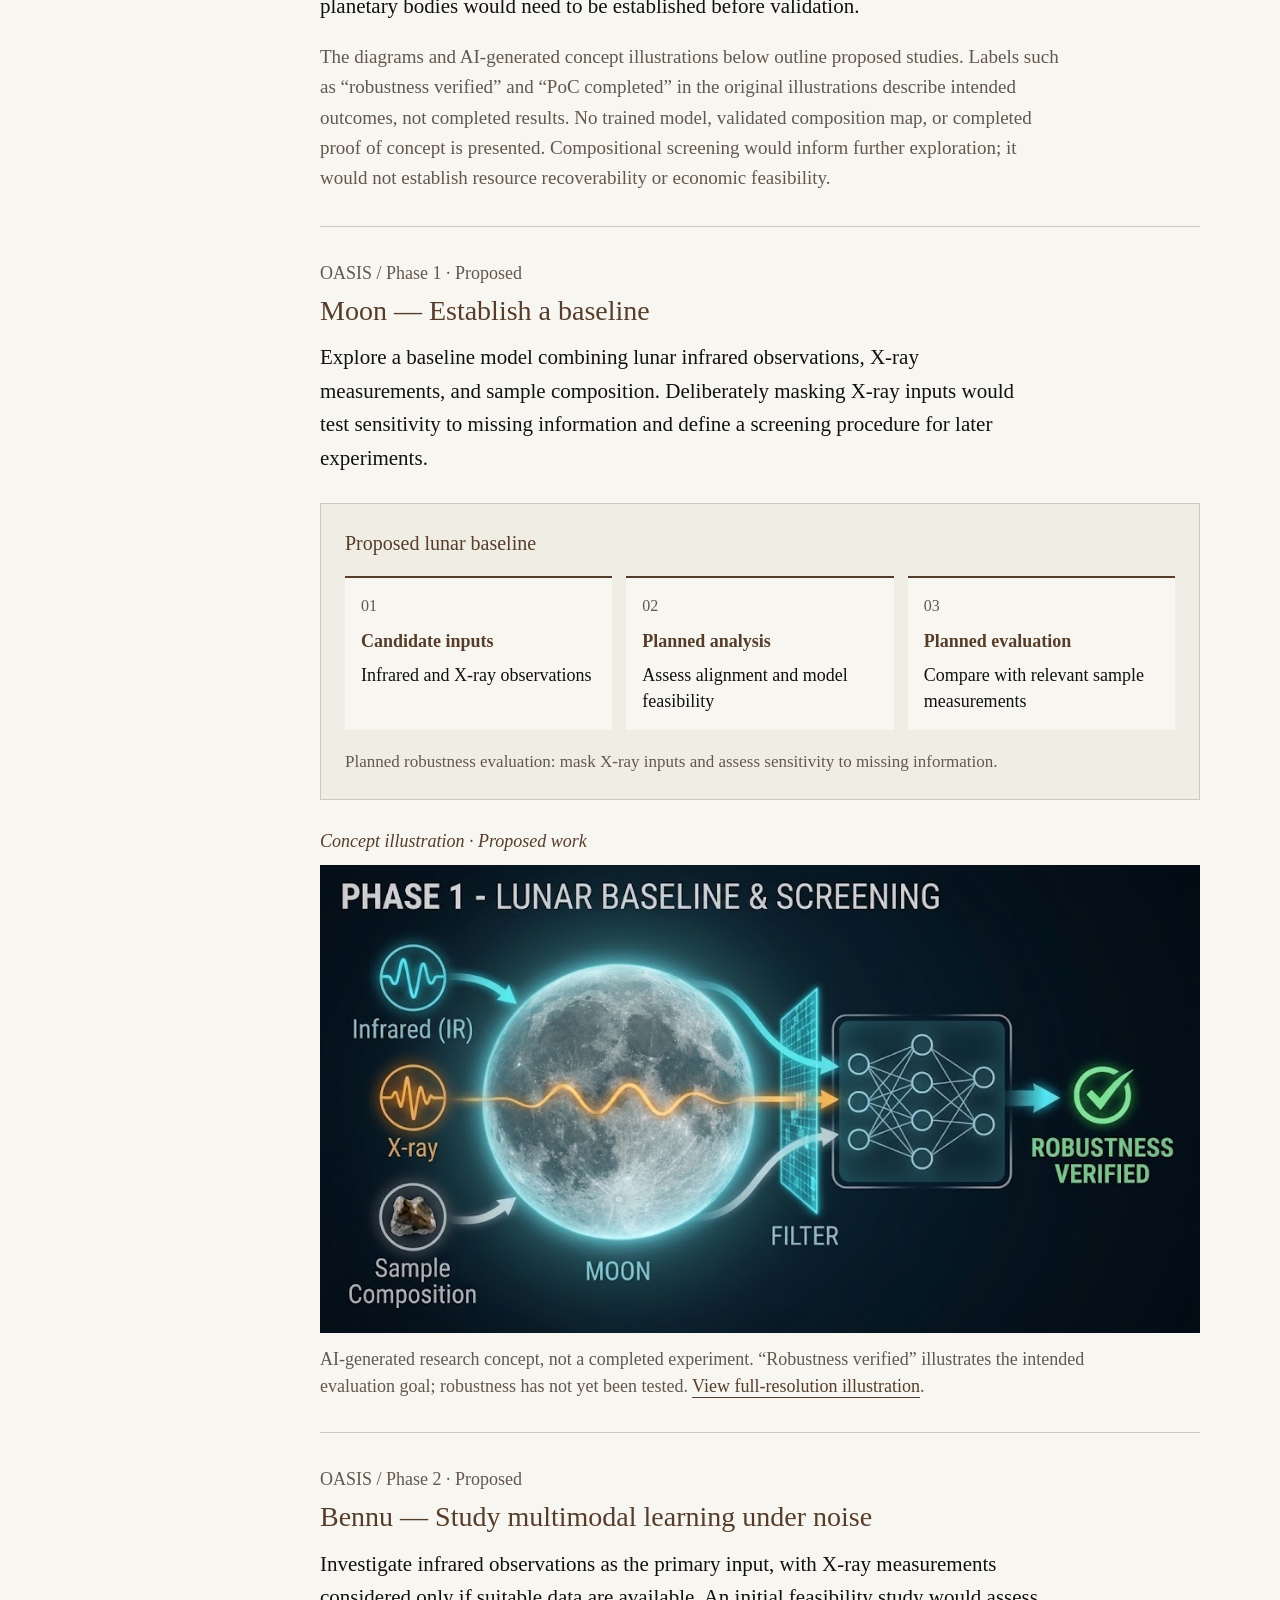
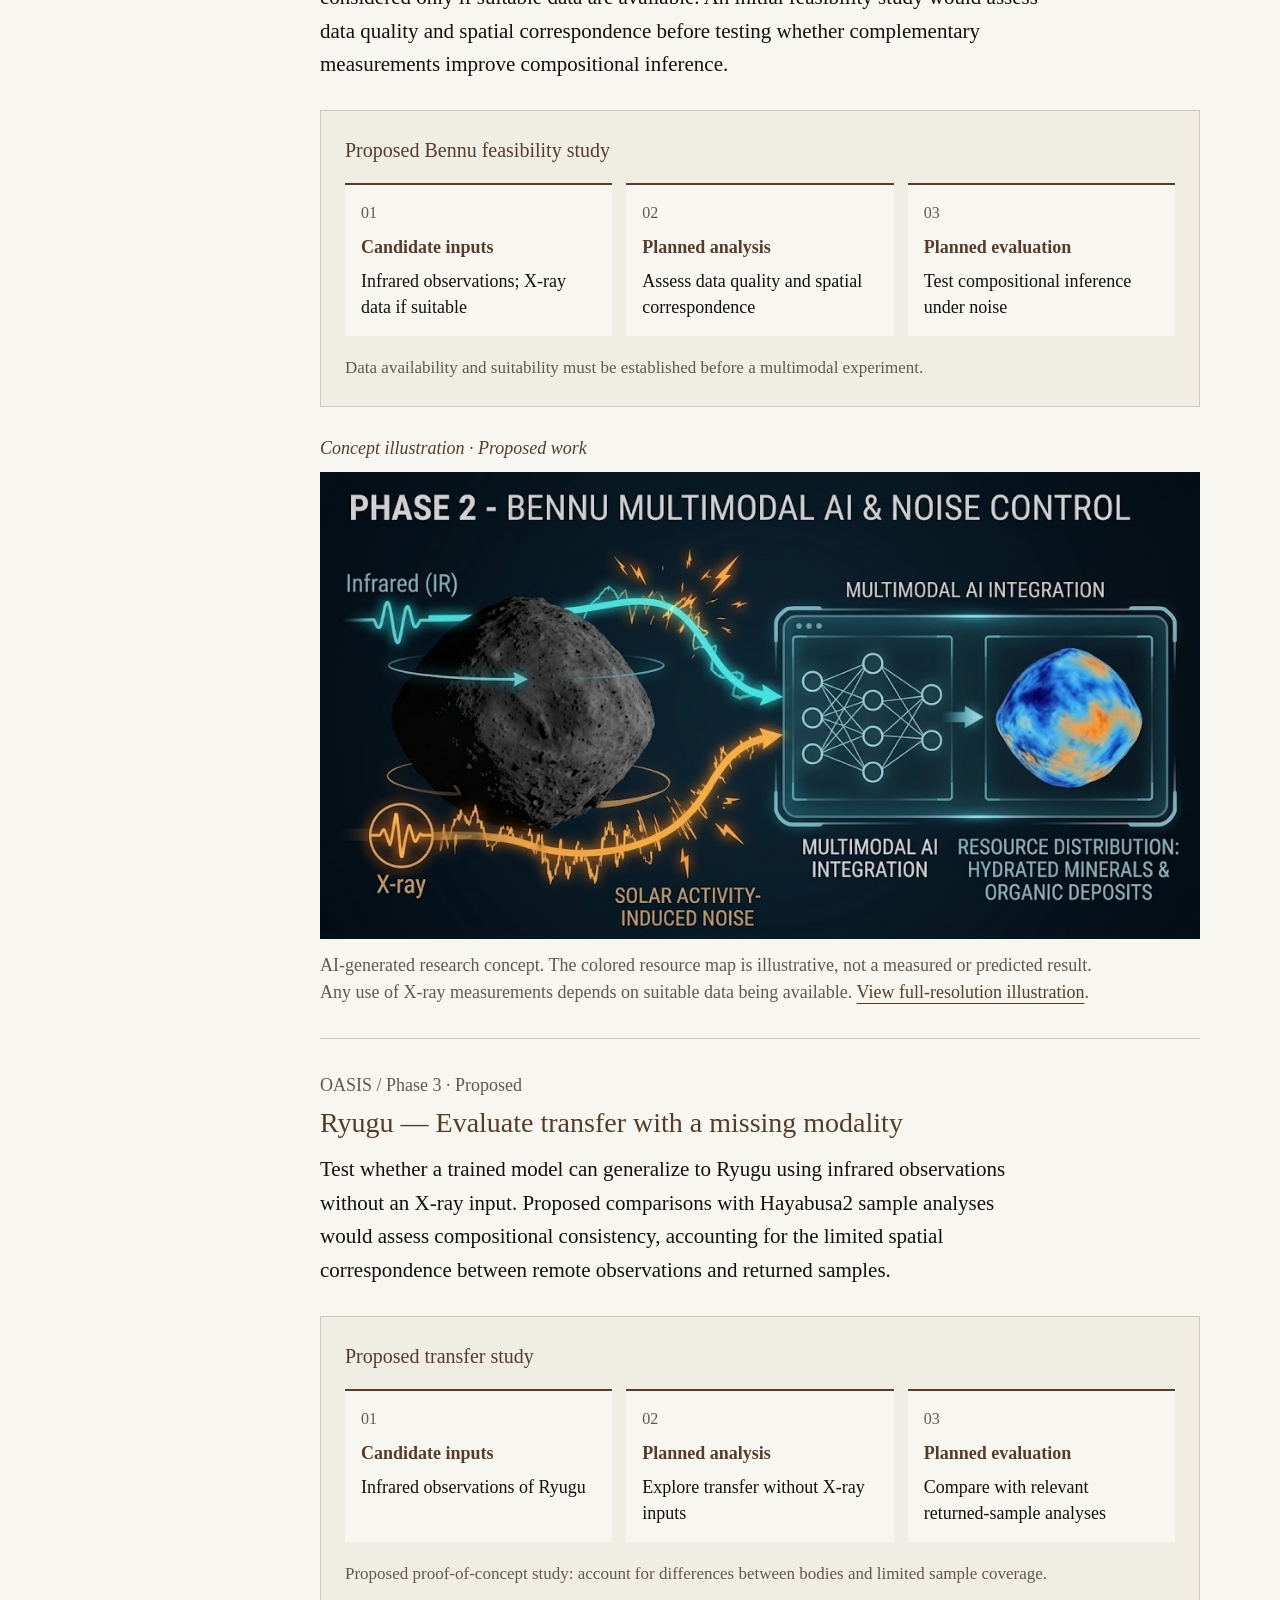
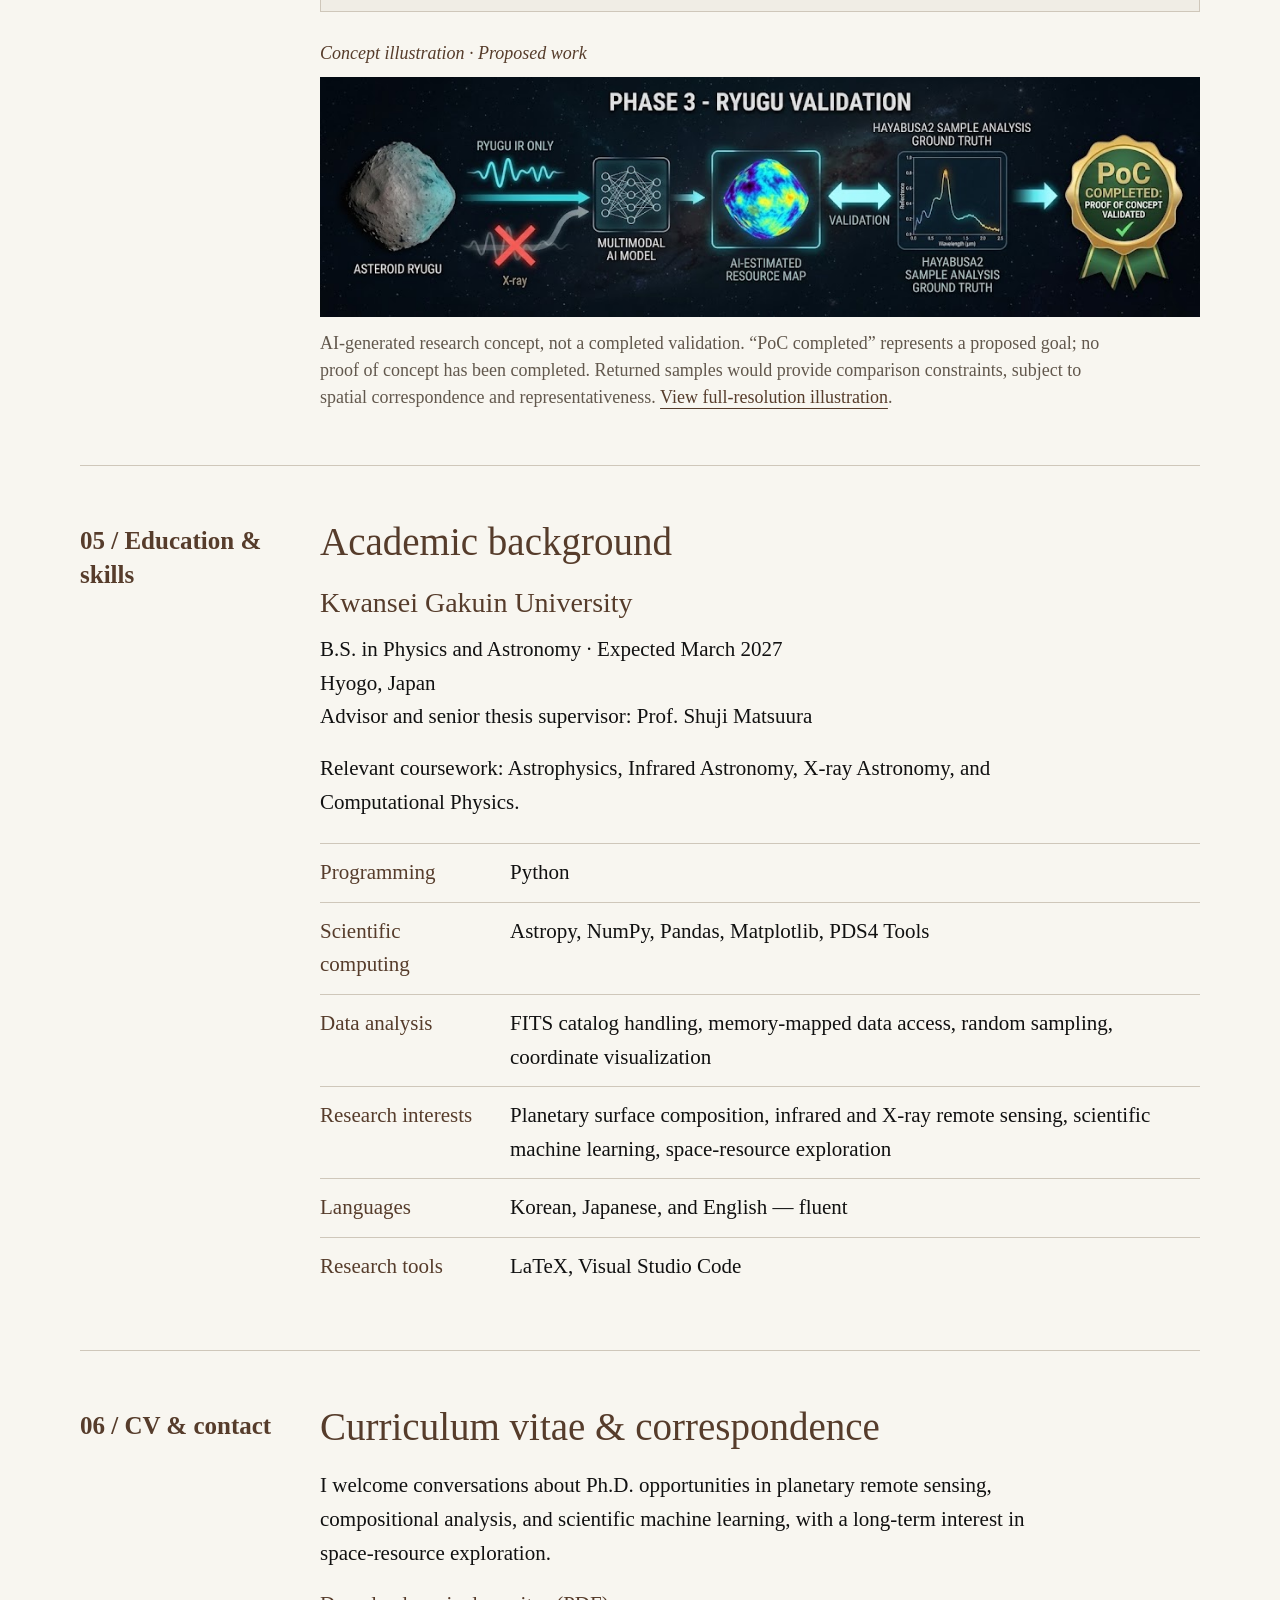
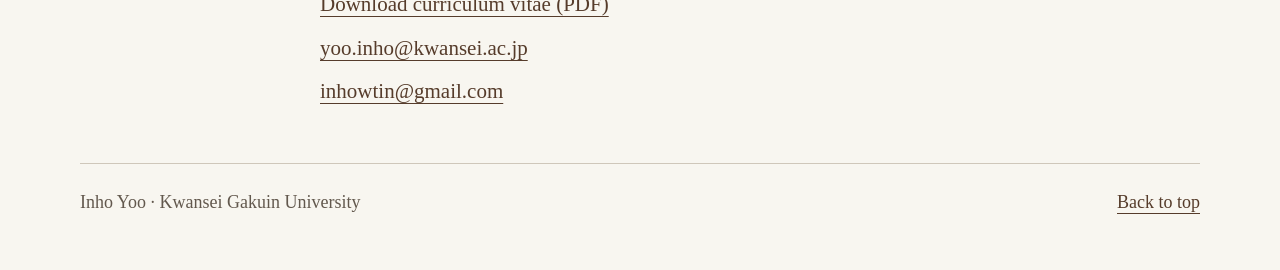
==== commit 60770c1e: "Update index.html" ====
--- a/index.html
+++ b/index.html
@@ -52,9 +52,9 @@
 </div>
 </div>
     <figure>
-      <a href="assets/cosmic-ice-plot.svg" aria-label="Open the original spatial-distribution figure at full resolution"><img src="assets/cosmic-ice-plot.svg" width="890" height="480" alt="Original research plot showing 10,000 SPLICES targets plotted by right ascension and declination. A curved band descends to about minus 60 degrees declination, with a dense concentration near right ascension 270 degrees."></a>
+      <a href="assets/cosmic-ice-spatial-distribution.png" aria-label="Open the original spatial-distribution figure at full resolution"><img src="assets/cosmic-ice-spatial-distribution.png" width="890" height="480" alt="Original research plot showing 10,000 SPLICES targets plotted by right ascension and declination. A curved band descends to about minus 60 degrees declination, with a dense concentration near right ascension 270 degrees."></a>
       <figcaption>Figure 1. Spatial-distribution plot from my introductory catalog-analysis presentation: 10,000 randomly sampled SPLICES sources in equatorial coordinates. 
-        <a href="assets/cosmic-ice-plot.svg">View full-resolution figure</a>.</figcaption>
+        <a href="assets/cosmic-ice-spatial-distribution.png">View full-resolution figure</a>.</figcaption>
     </figure>
     <div class="interpretation">
 <div>
--- a/styles.css
+++ b/styles.css
@@ -185,6 +185,9 @@
 .result figure>a {
   display:block
 }
+.result figcaption {
+  max-width:none
+}
 .interpretation {
   display:grid;
   grid-template-columns:1fr 1fr;
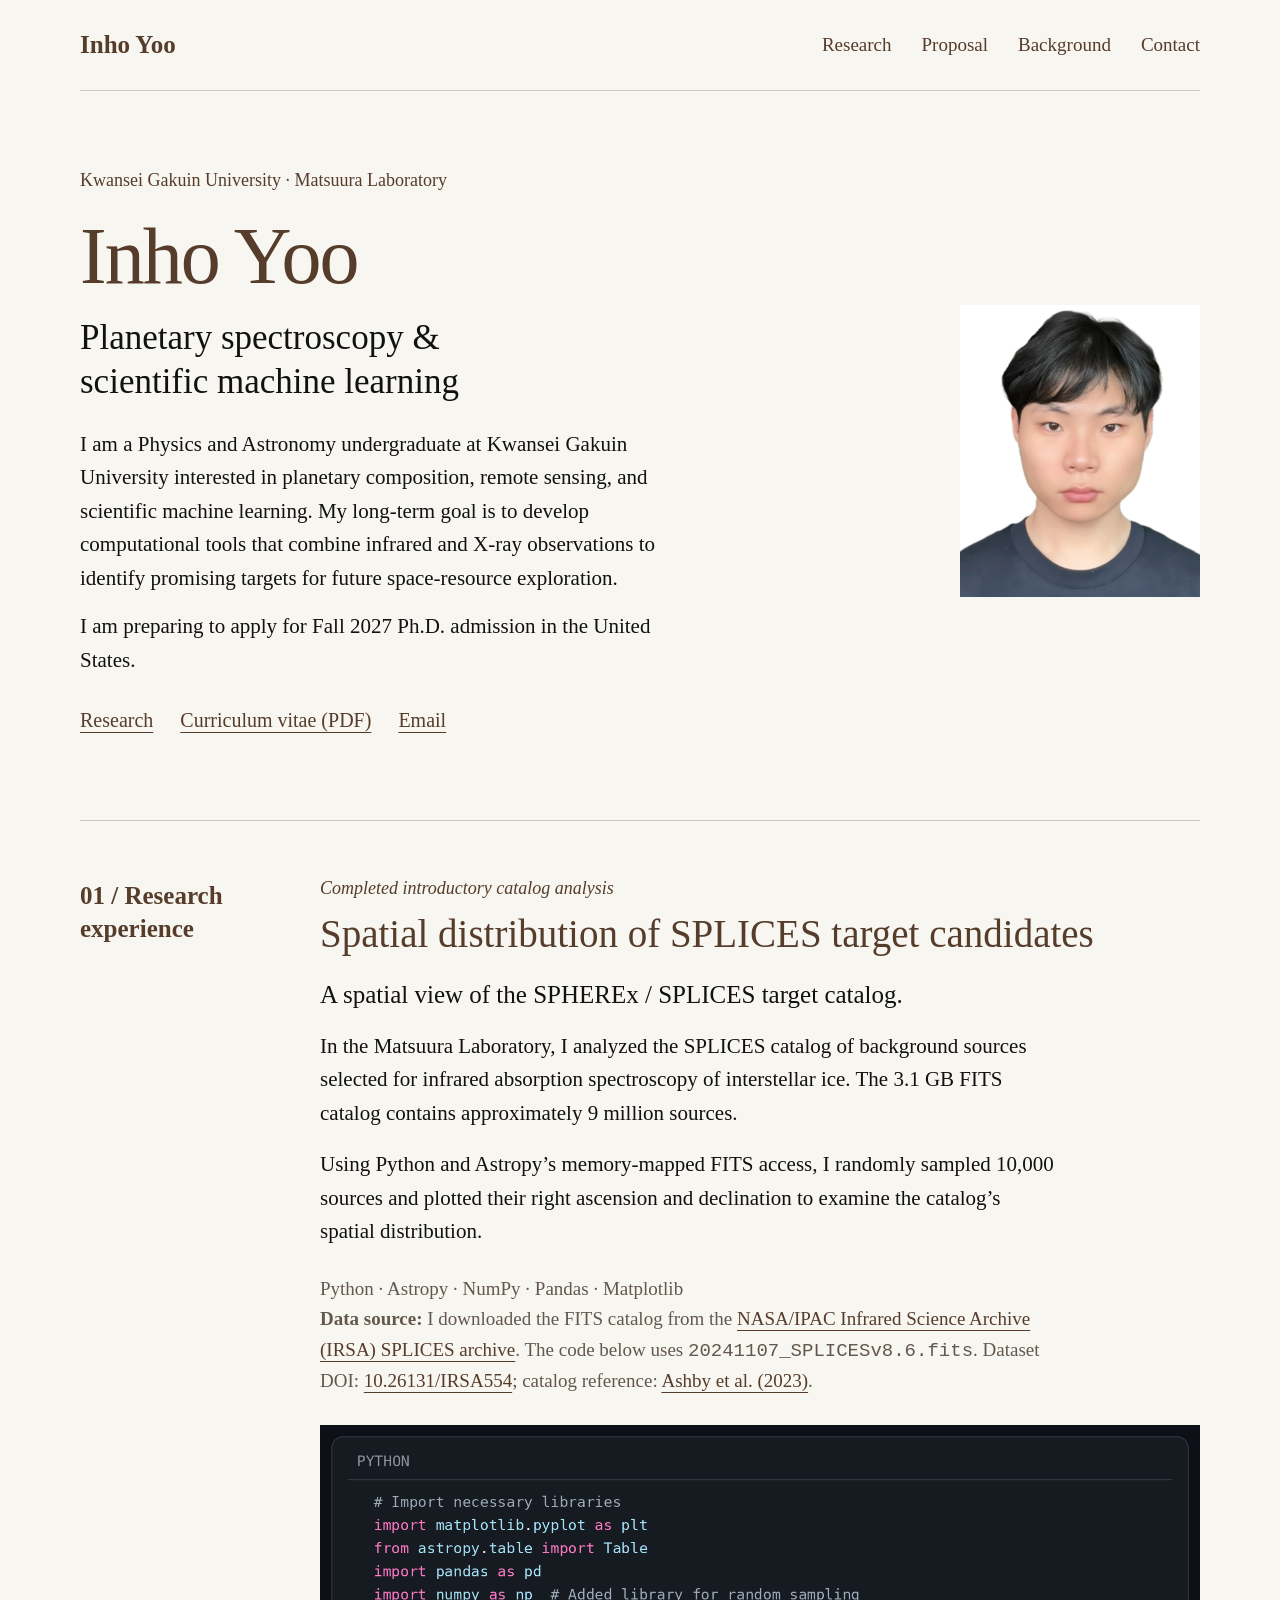
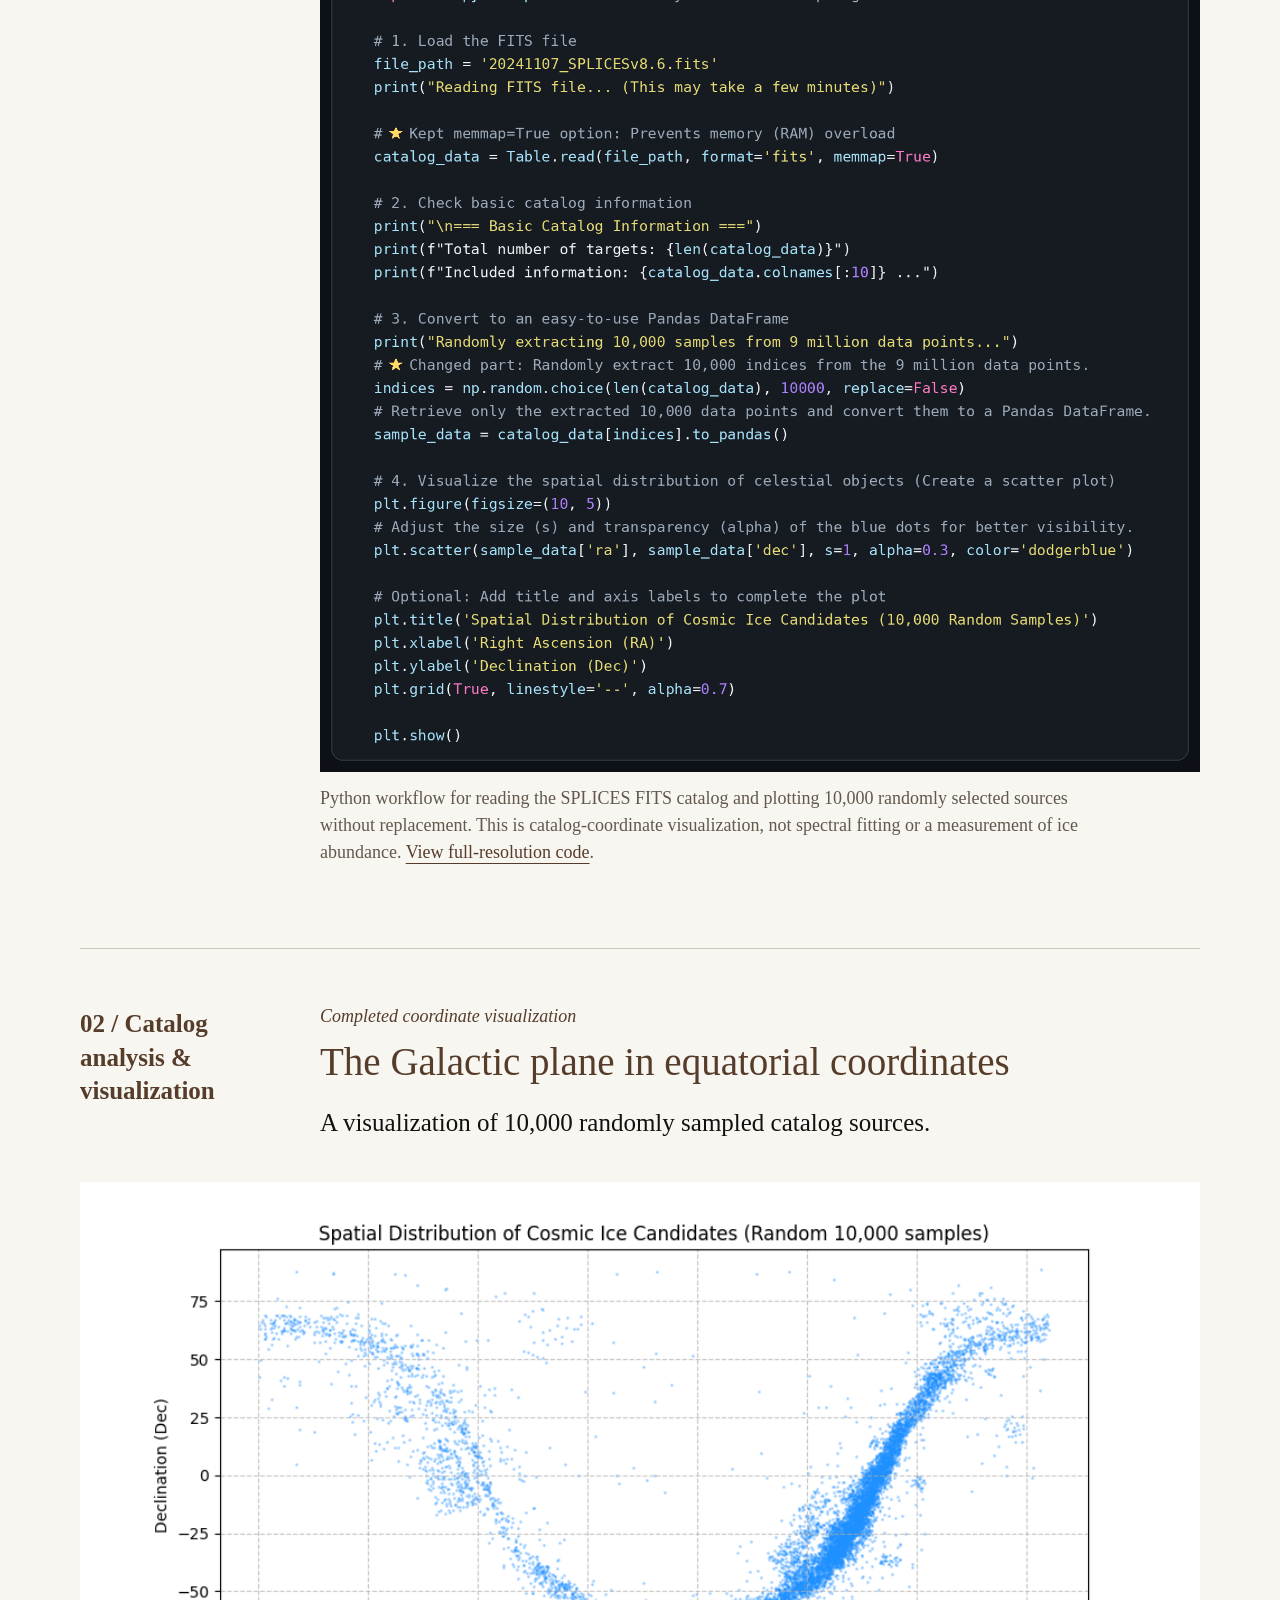
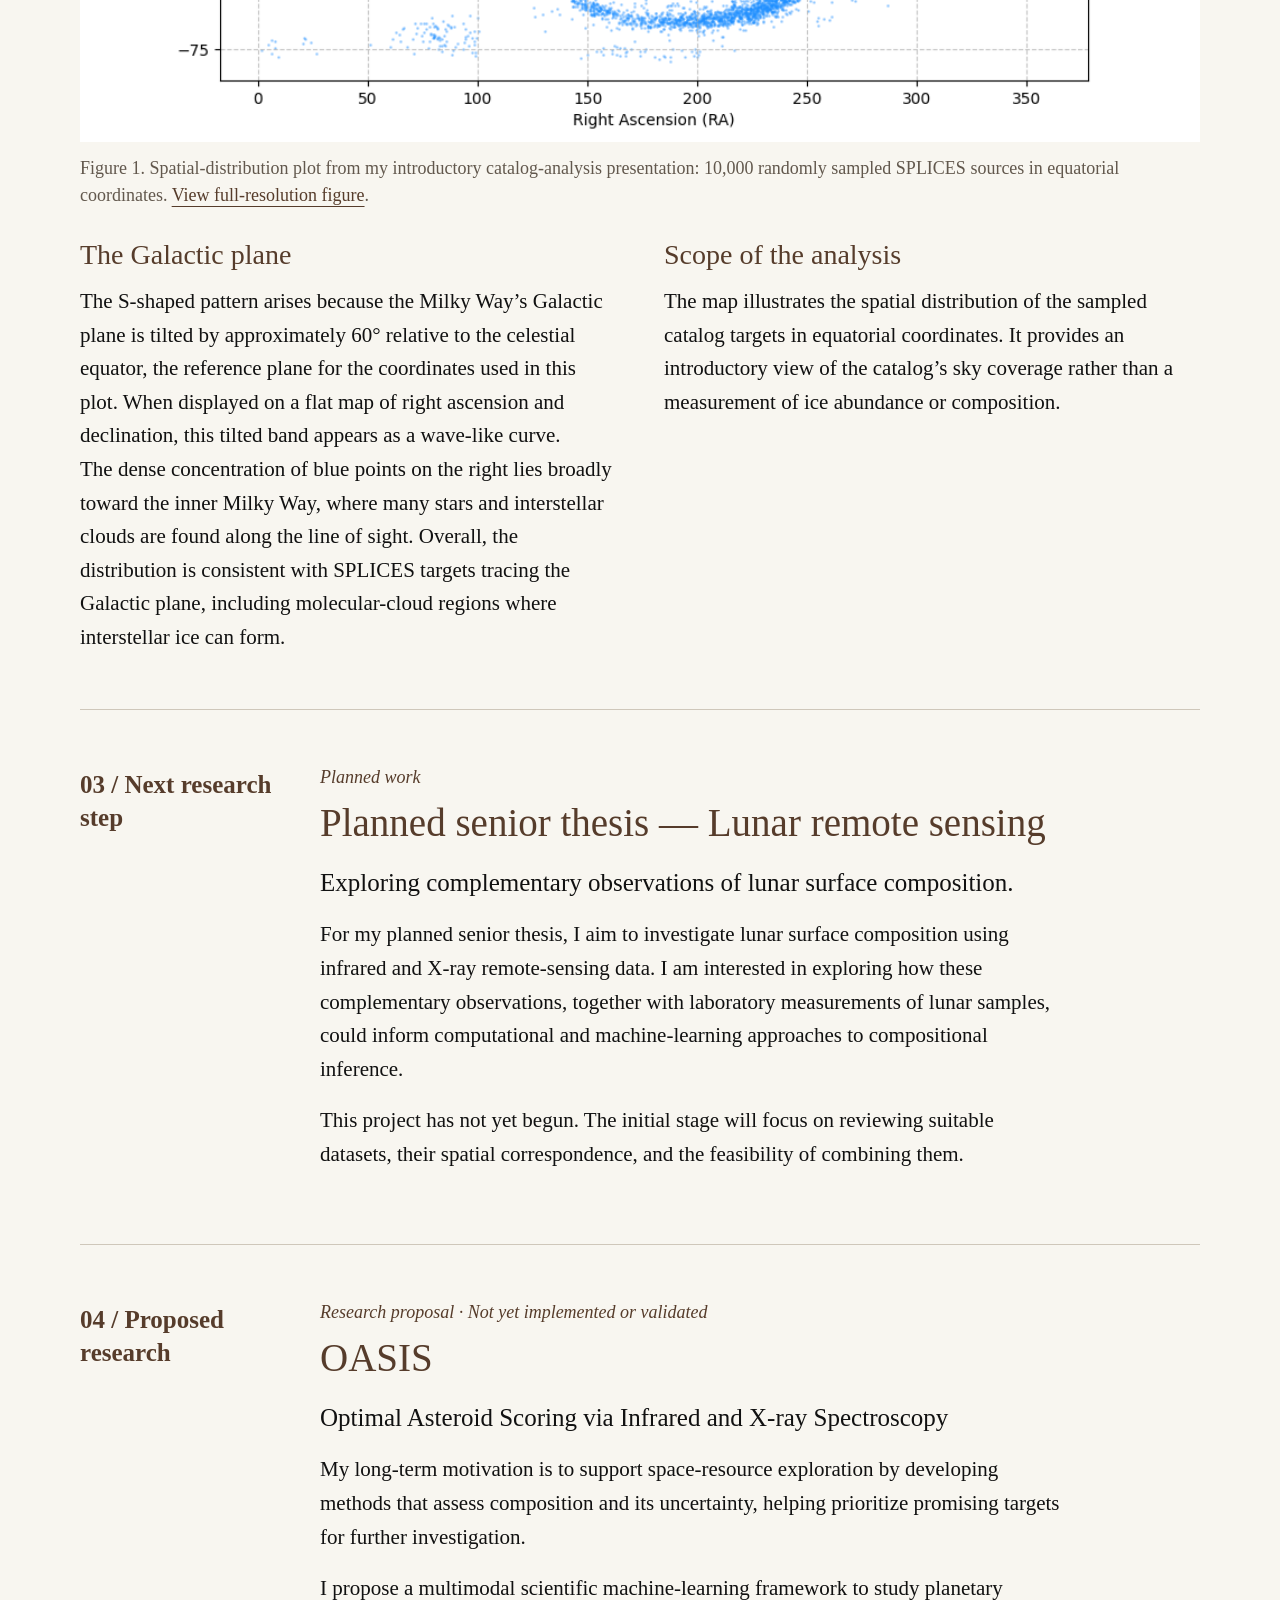
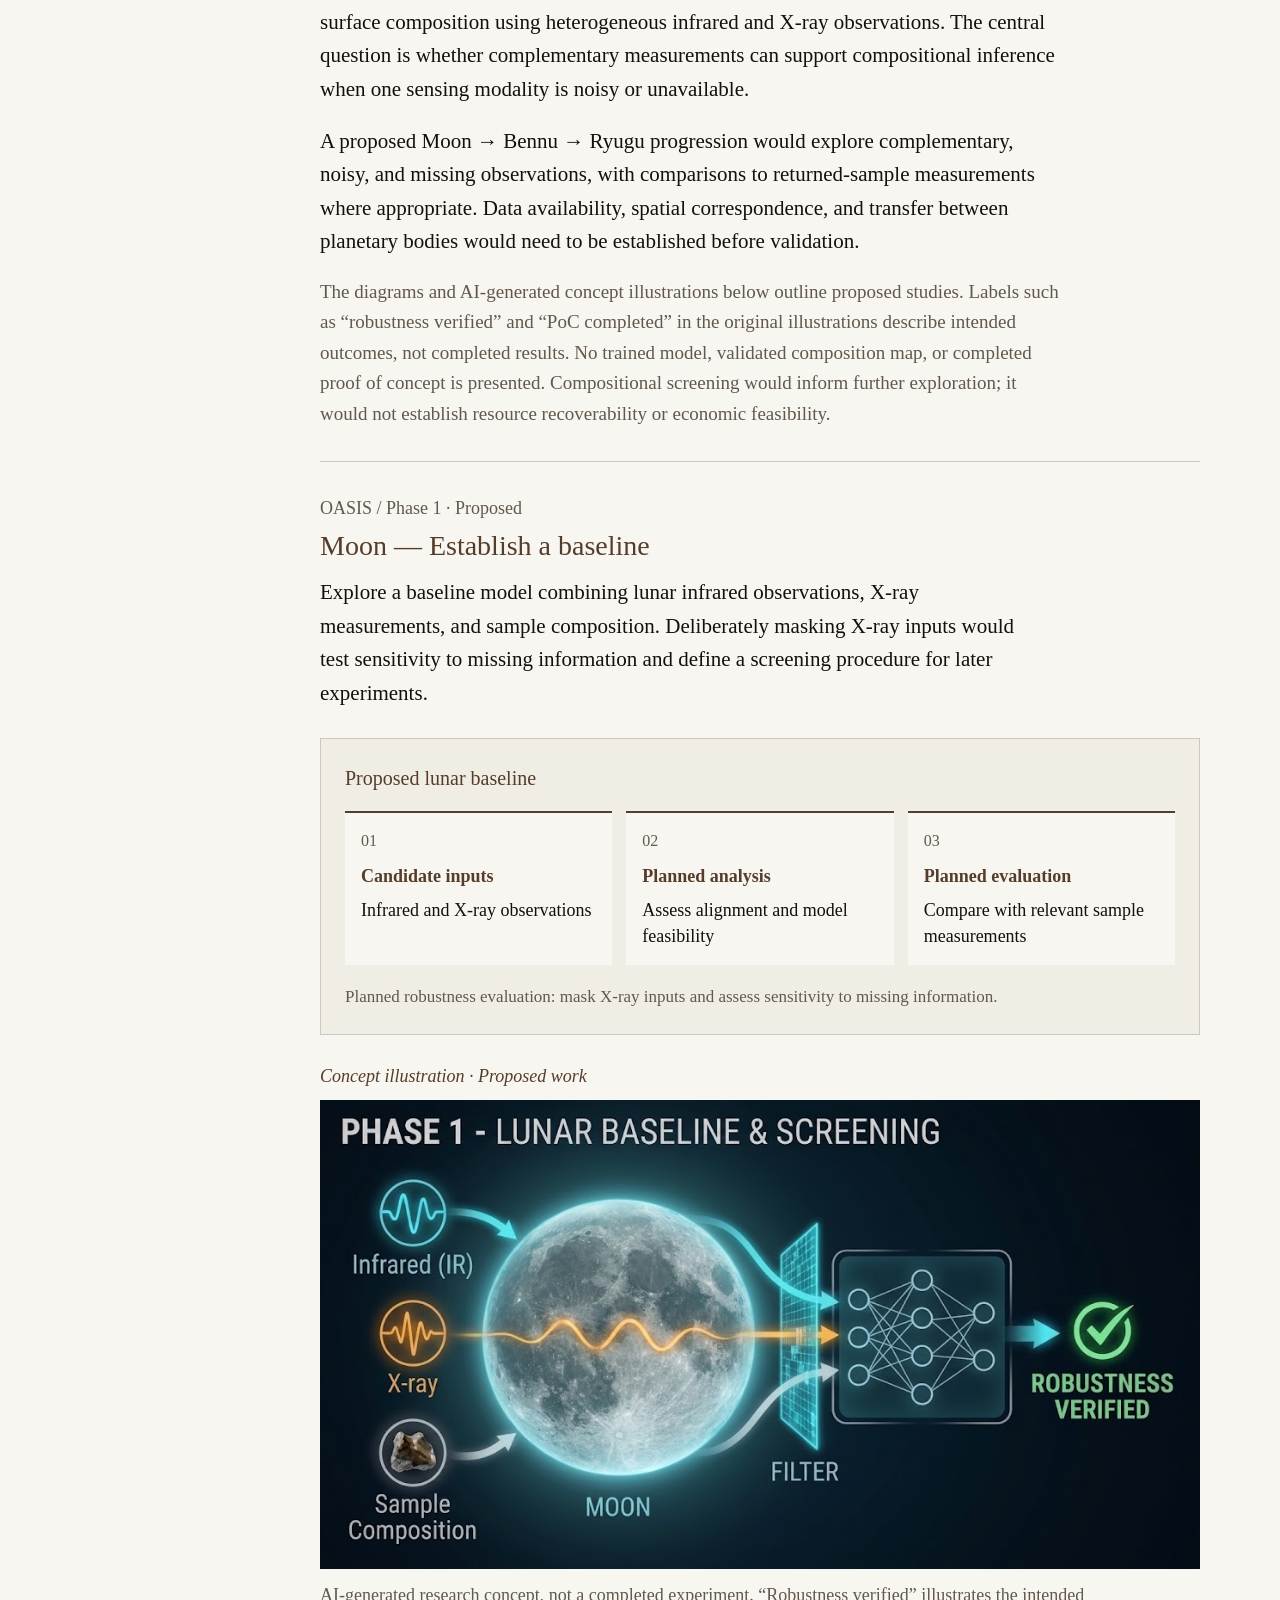
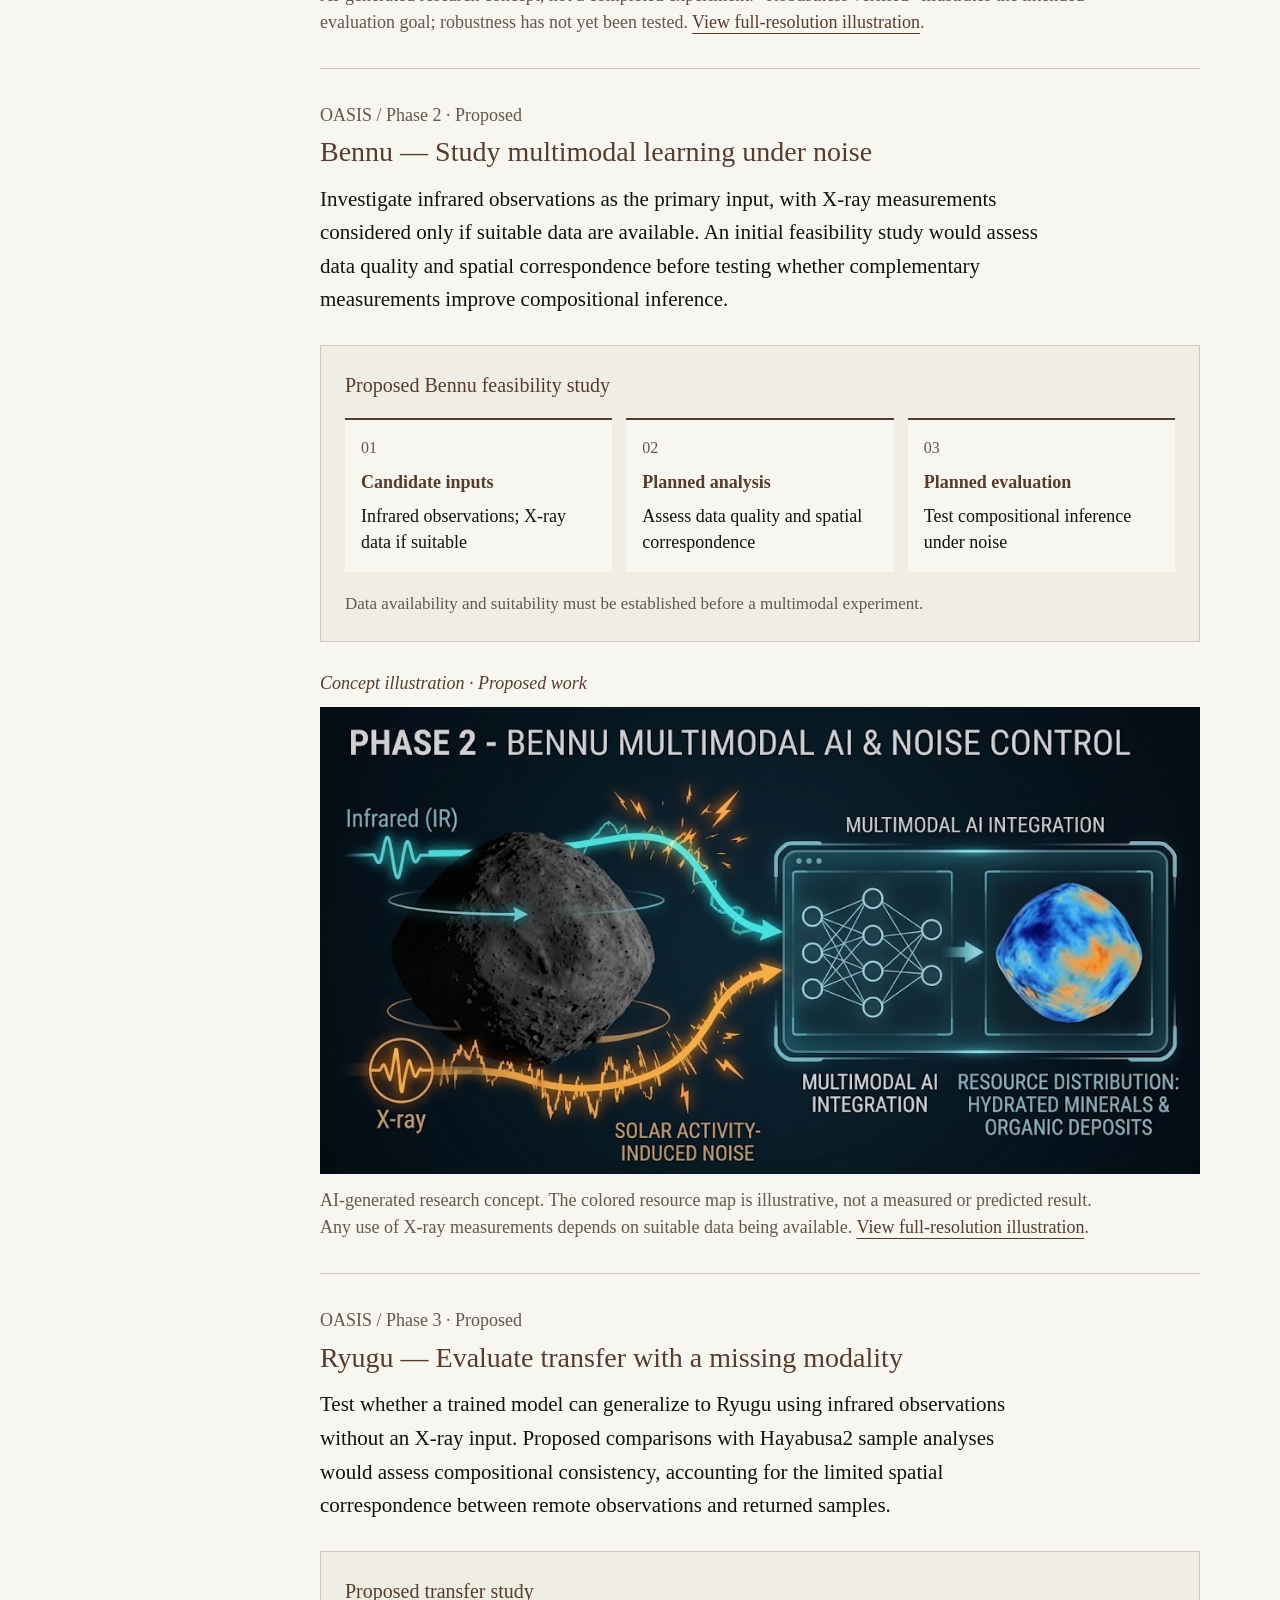
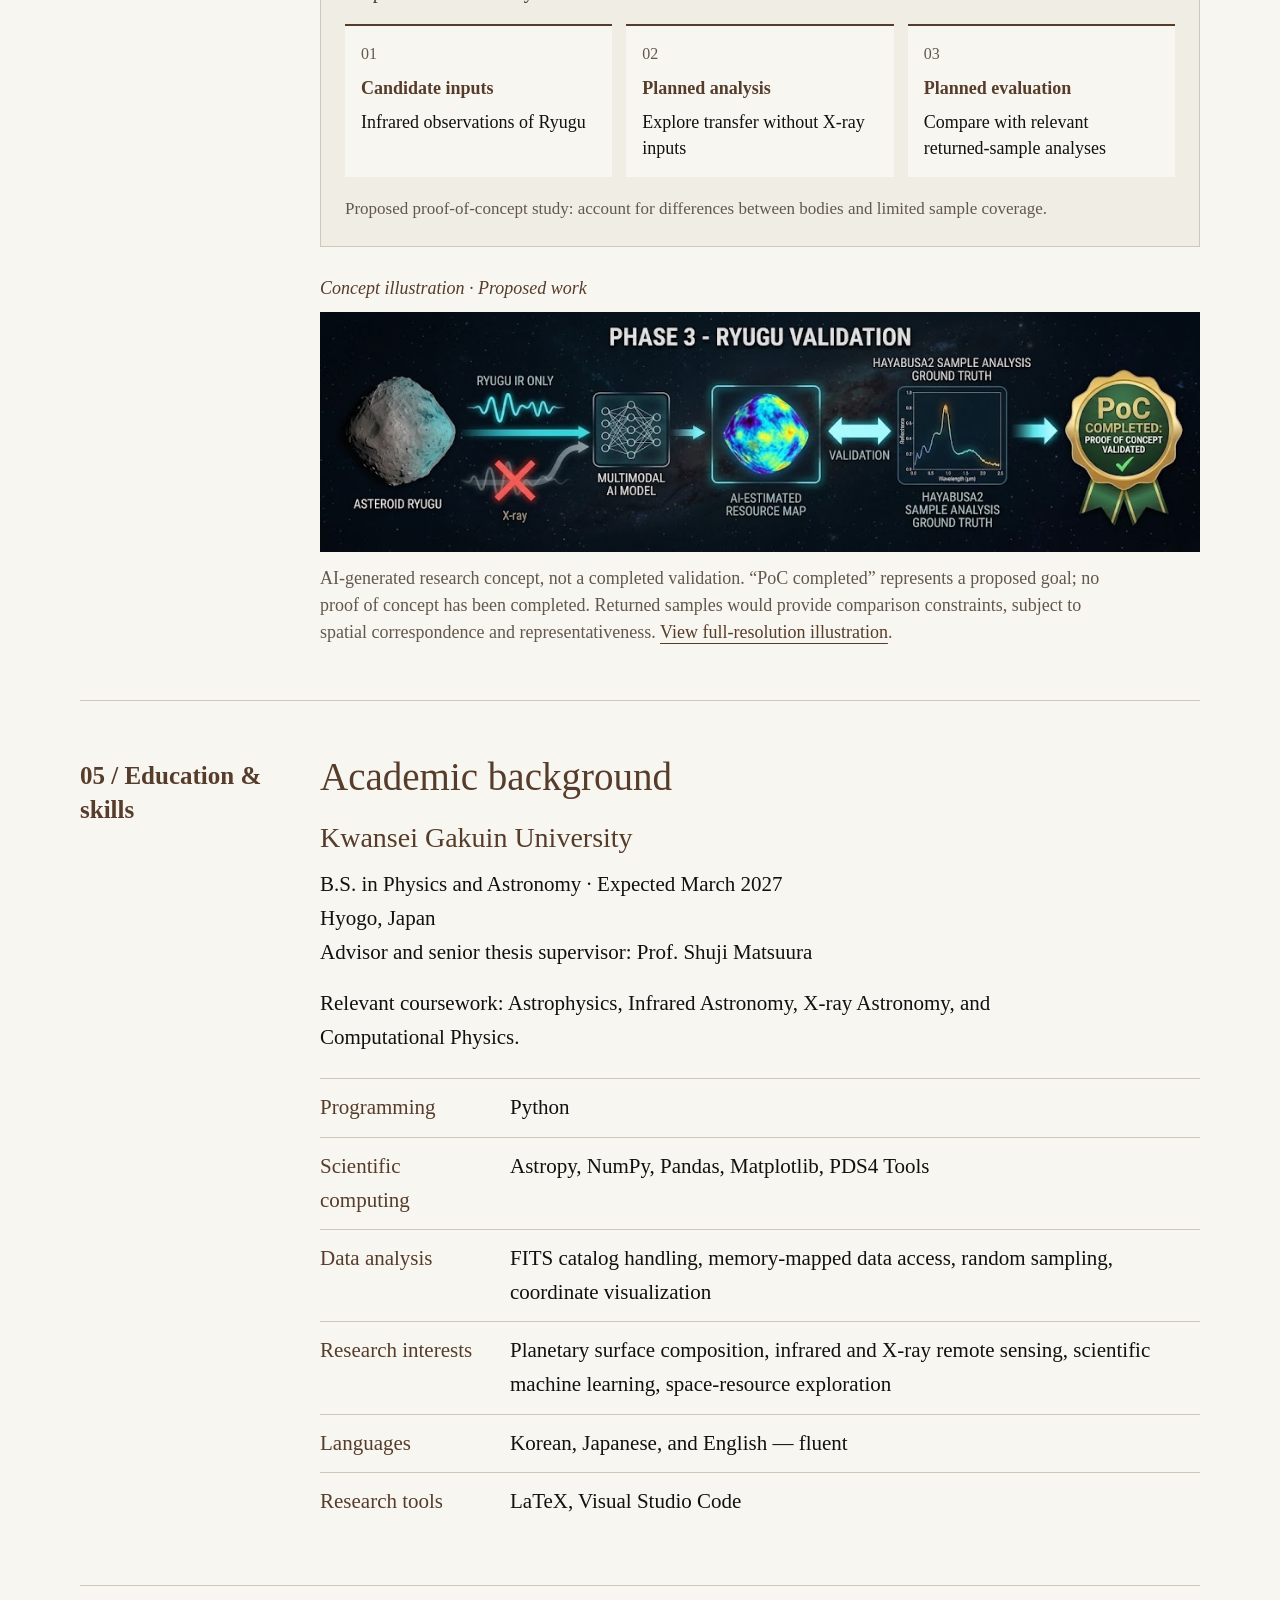
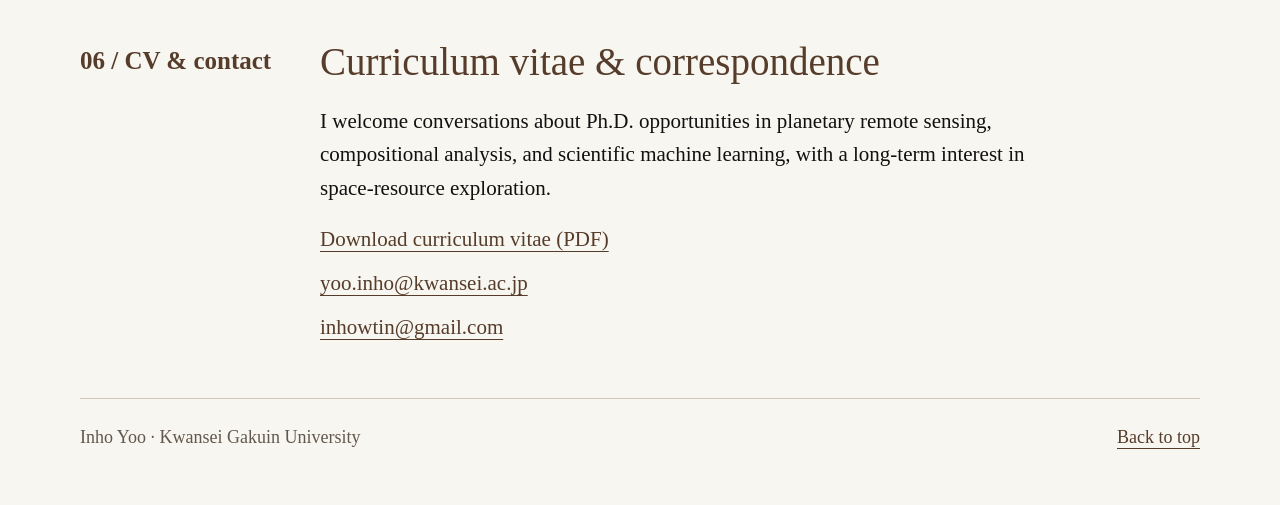
==== commit 2e583bbb: "Expand Galactic plane explanation beneath SPLICES plot Explain the S-shaped pattern and inner-Milky-" ====
--- a/index.html
+++ b/index.html
@@ -59,7 +59,8 @@
     <div class="interpretation">
 <div>
 <h3>The Galactic plane</h3>
-<p>The curved, S-shaped concentration traces the Galactic plane in right ascension and declination. Its shape reflects the inclination of the Galactic plane relative to the celestial equator.</p>
+<p>The S-shaped pattern arises because the Milky Way’s Galactic plane is tilted by approximately 60° relative to the celestial equator, the reference plane for the coordinates used in this plot. When displayed on a flat map of right ascension and declination, this tilted band appears as a wave-like curve.</p>
+<p>The dense concentration of blue points on the right lies broadly toward the inner Milky Way, where many stars and interstellar clouds are found along the line of sight. Overall, the distribution is consistent with SPLICES targets tracing the Galactic plane, including molecular-cloud regions where interstellar ice can form.</p>
 </div>
 <div>
 <h3>Scope of the analysis</h3>
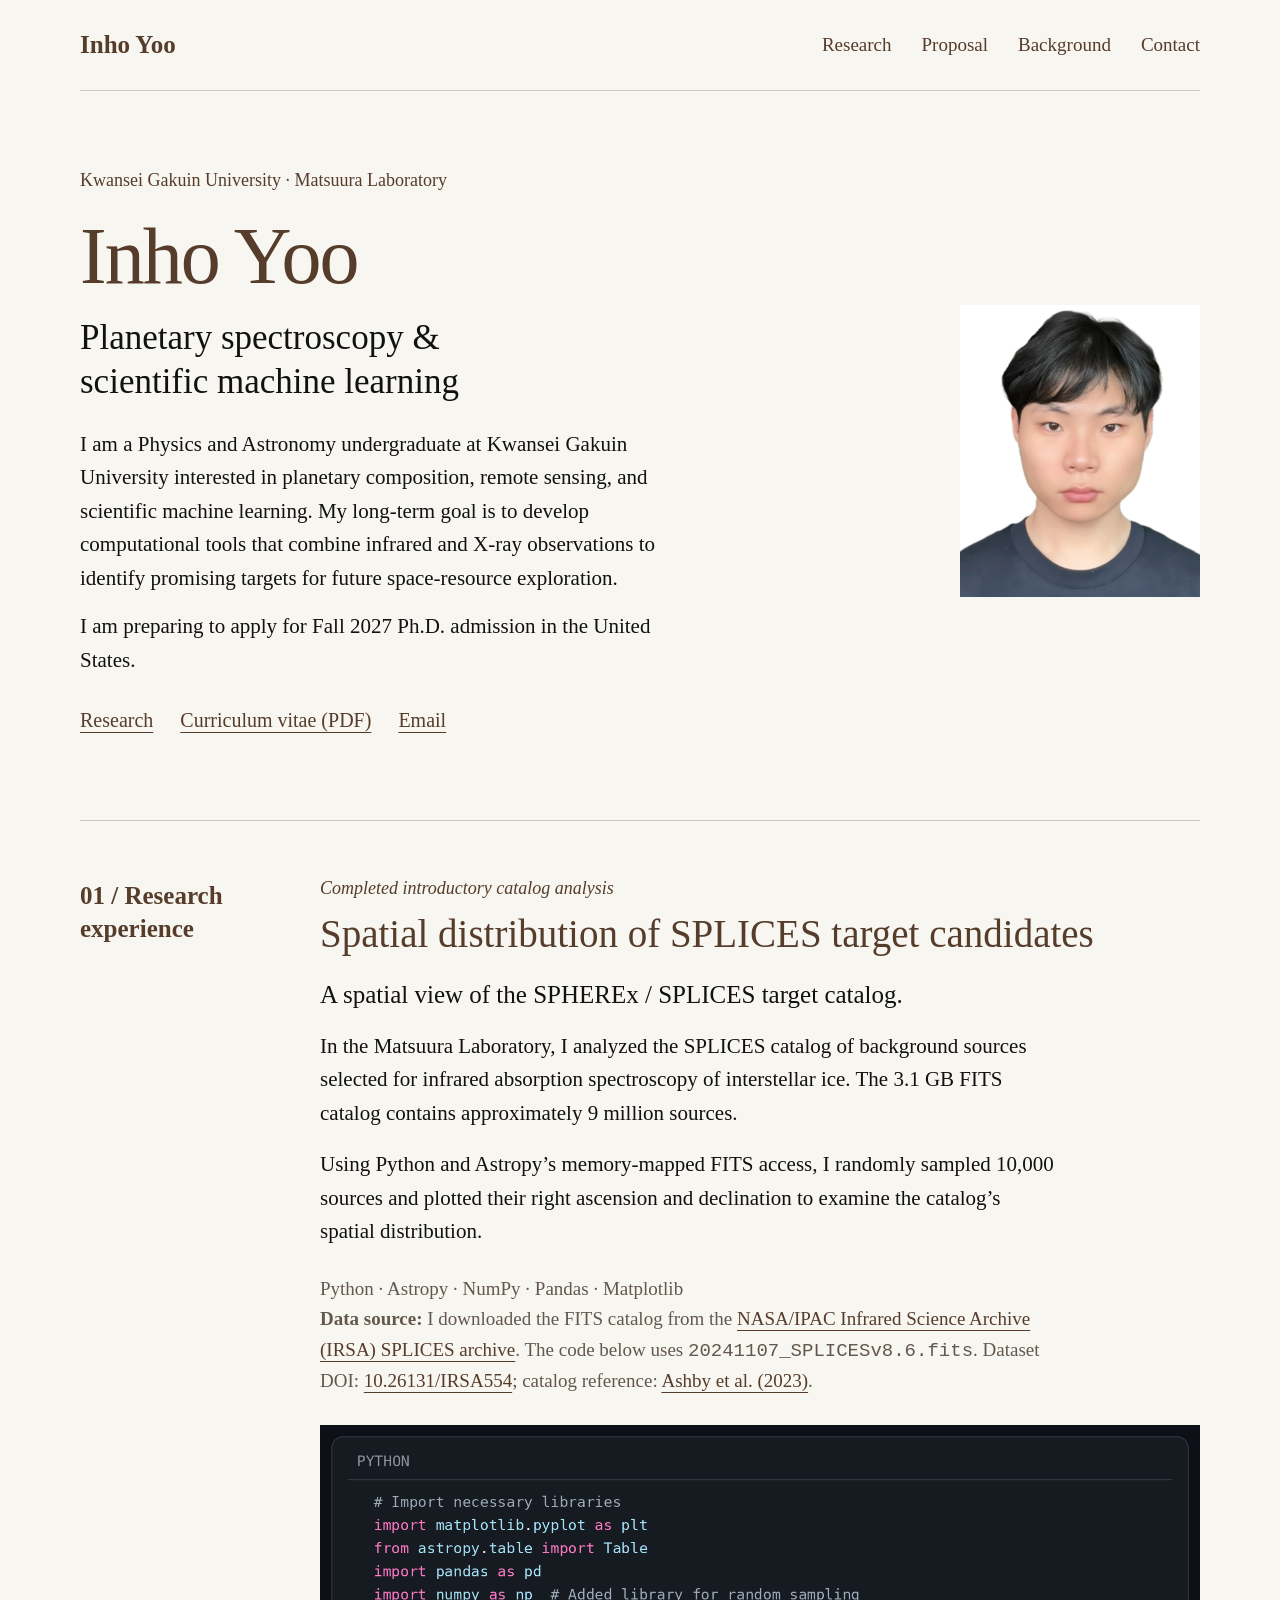
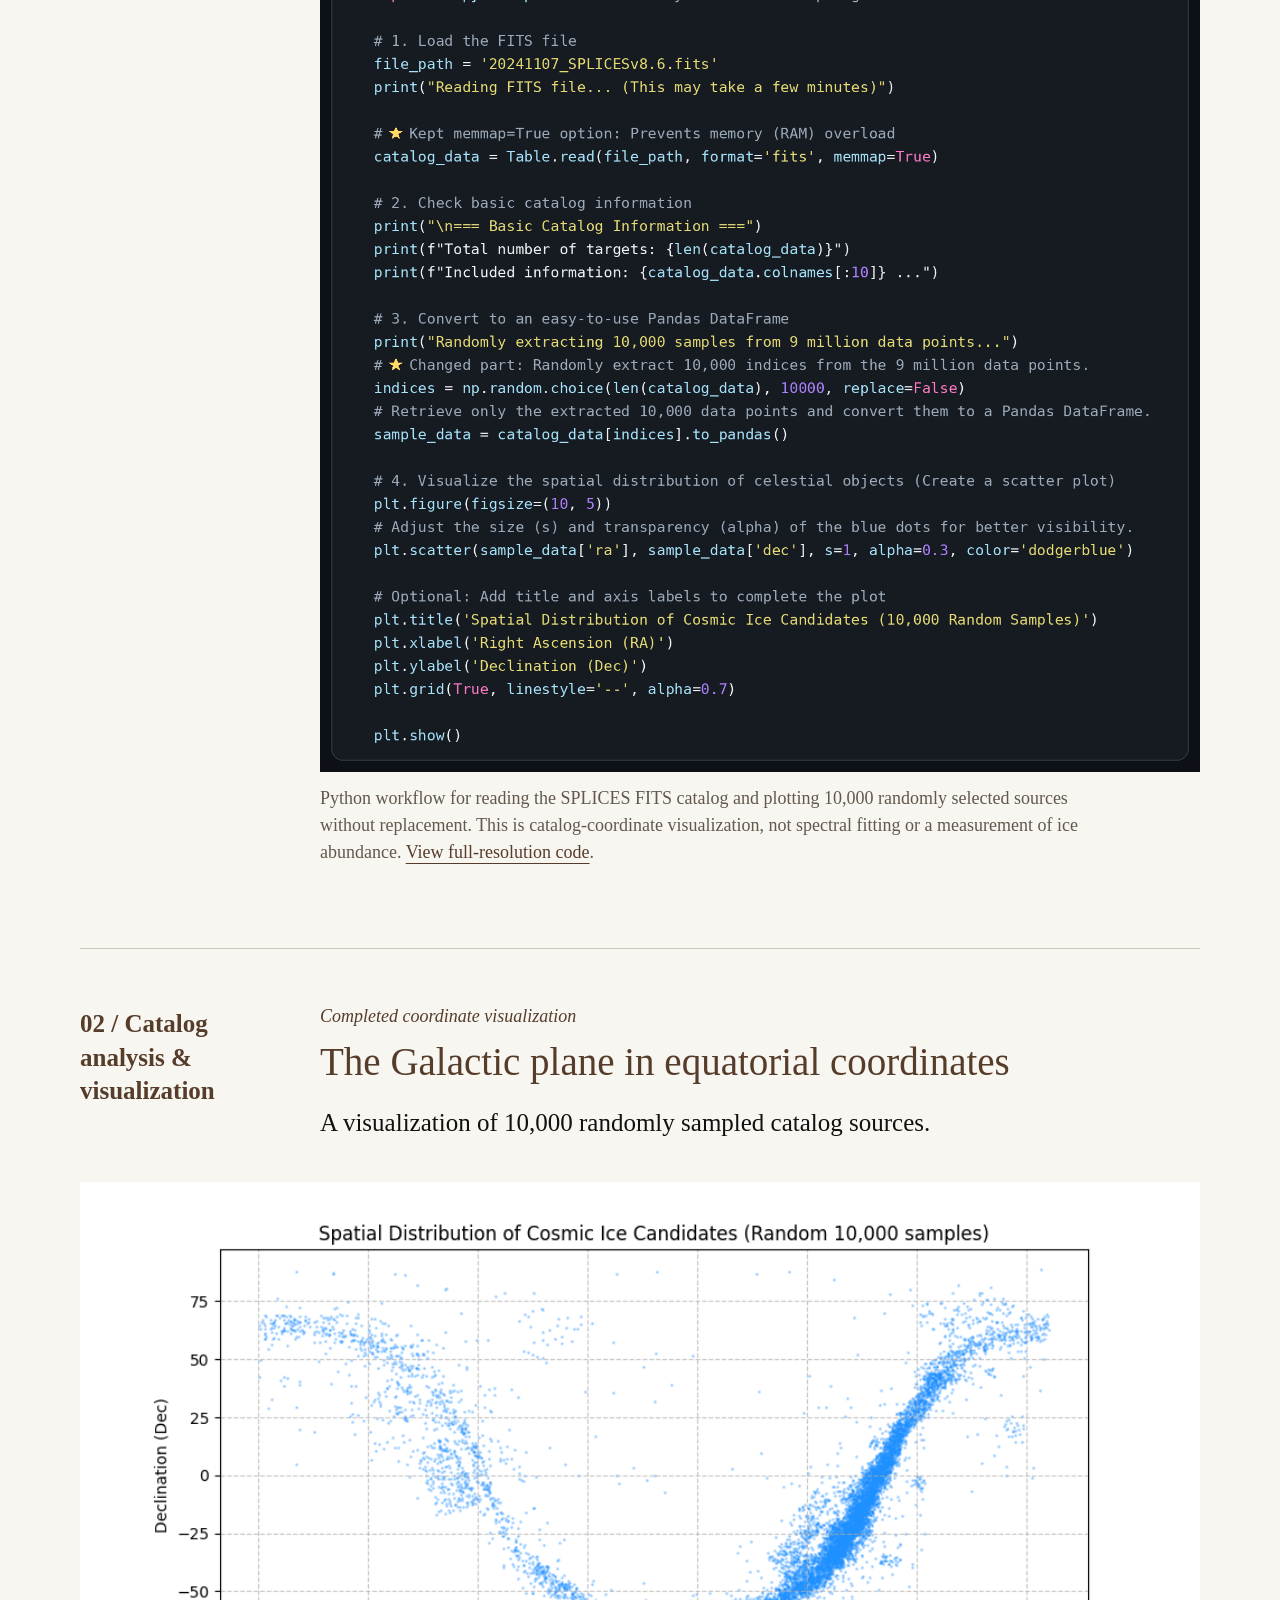
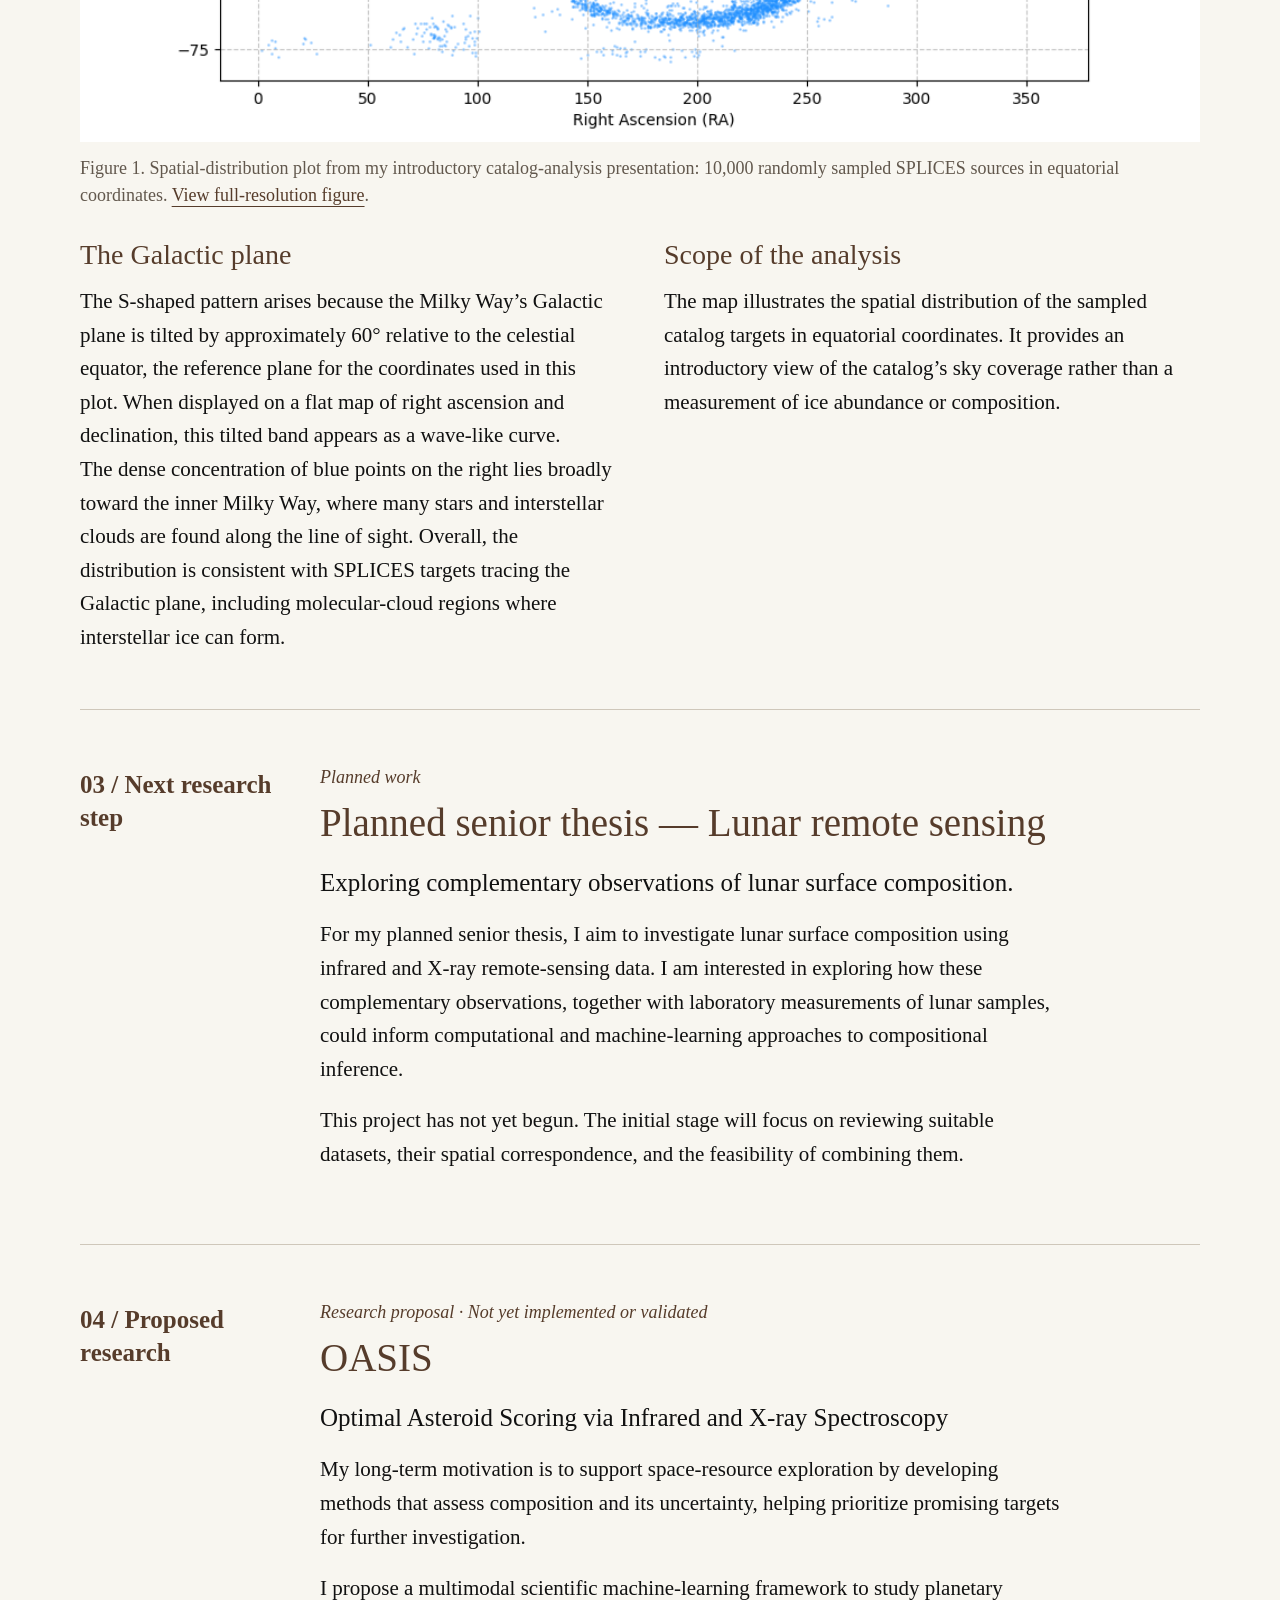
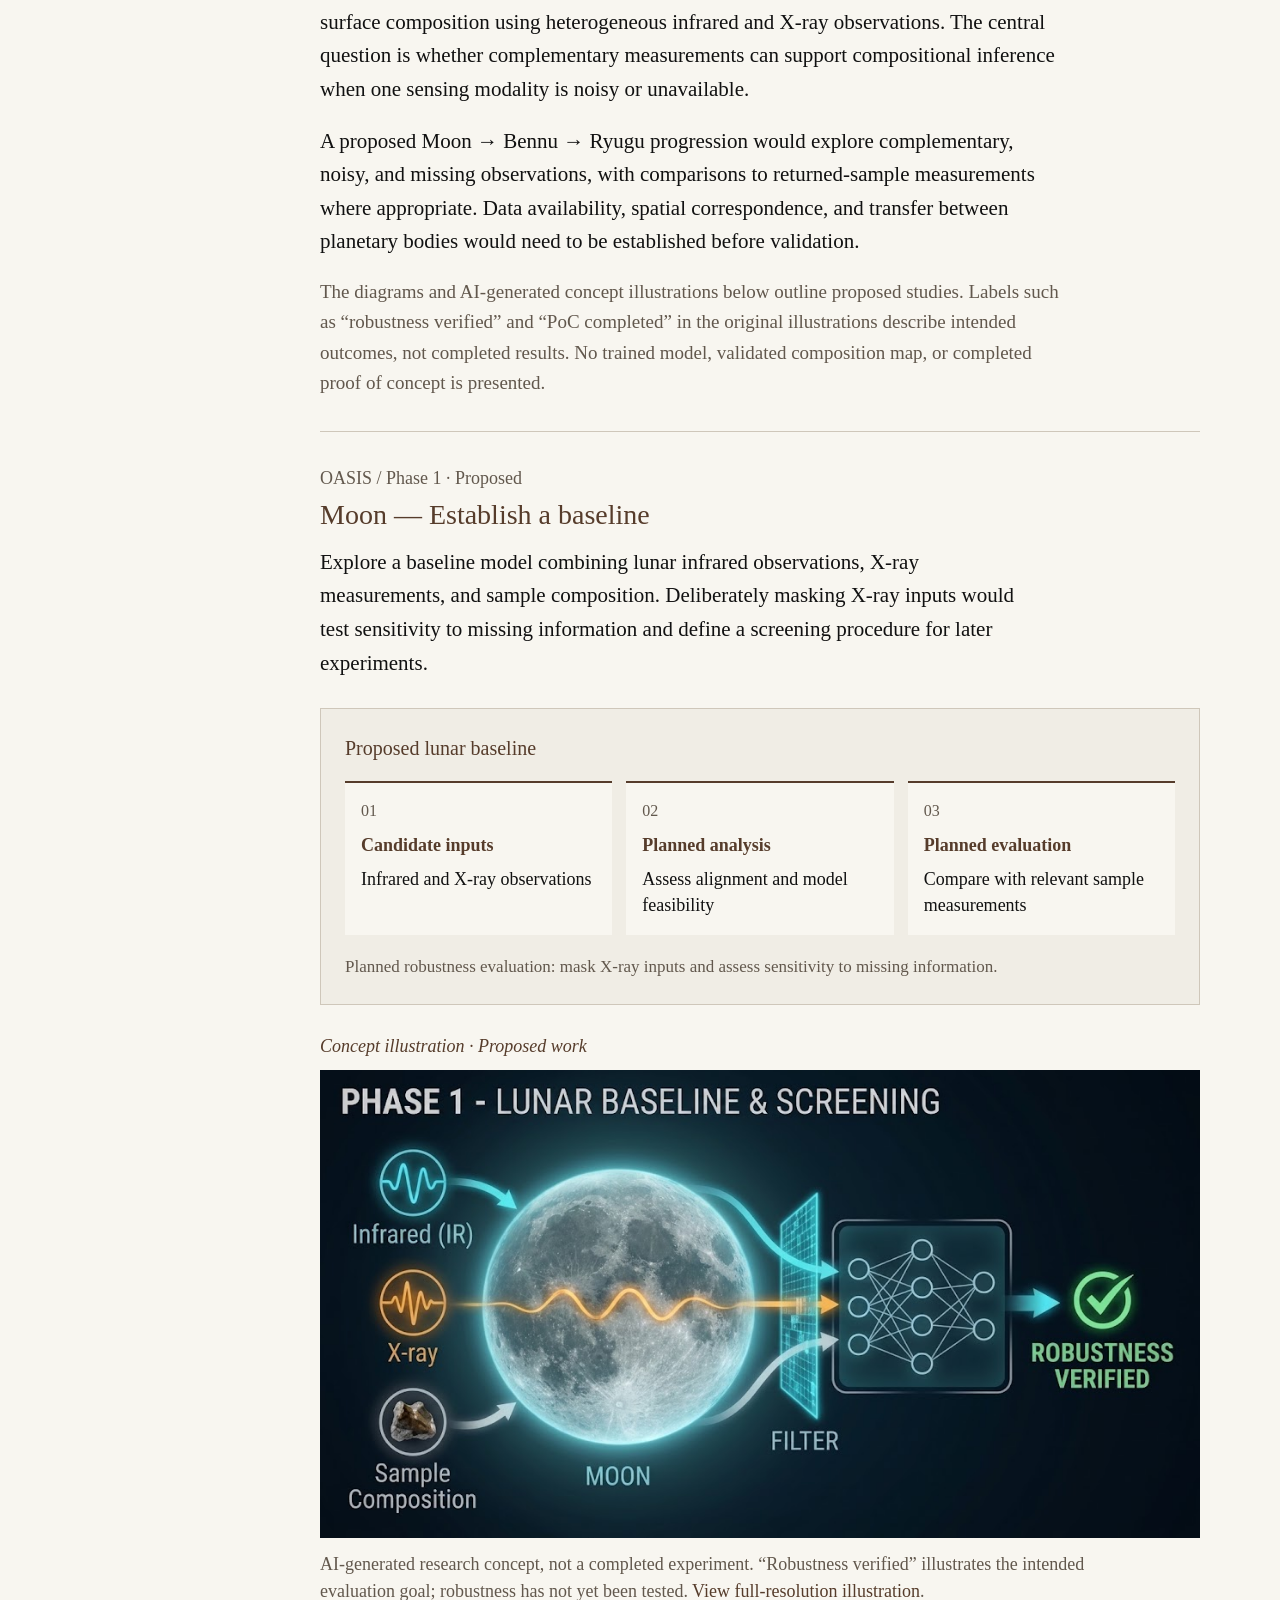
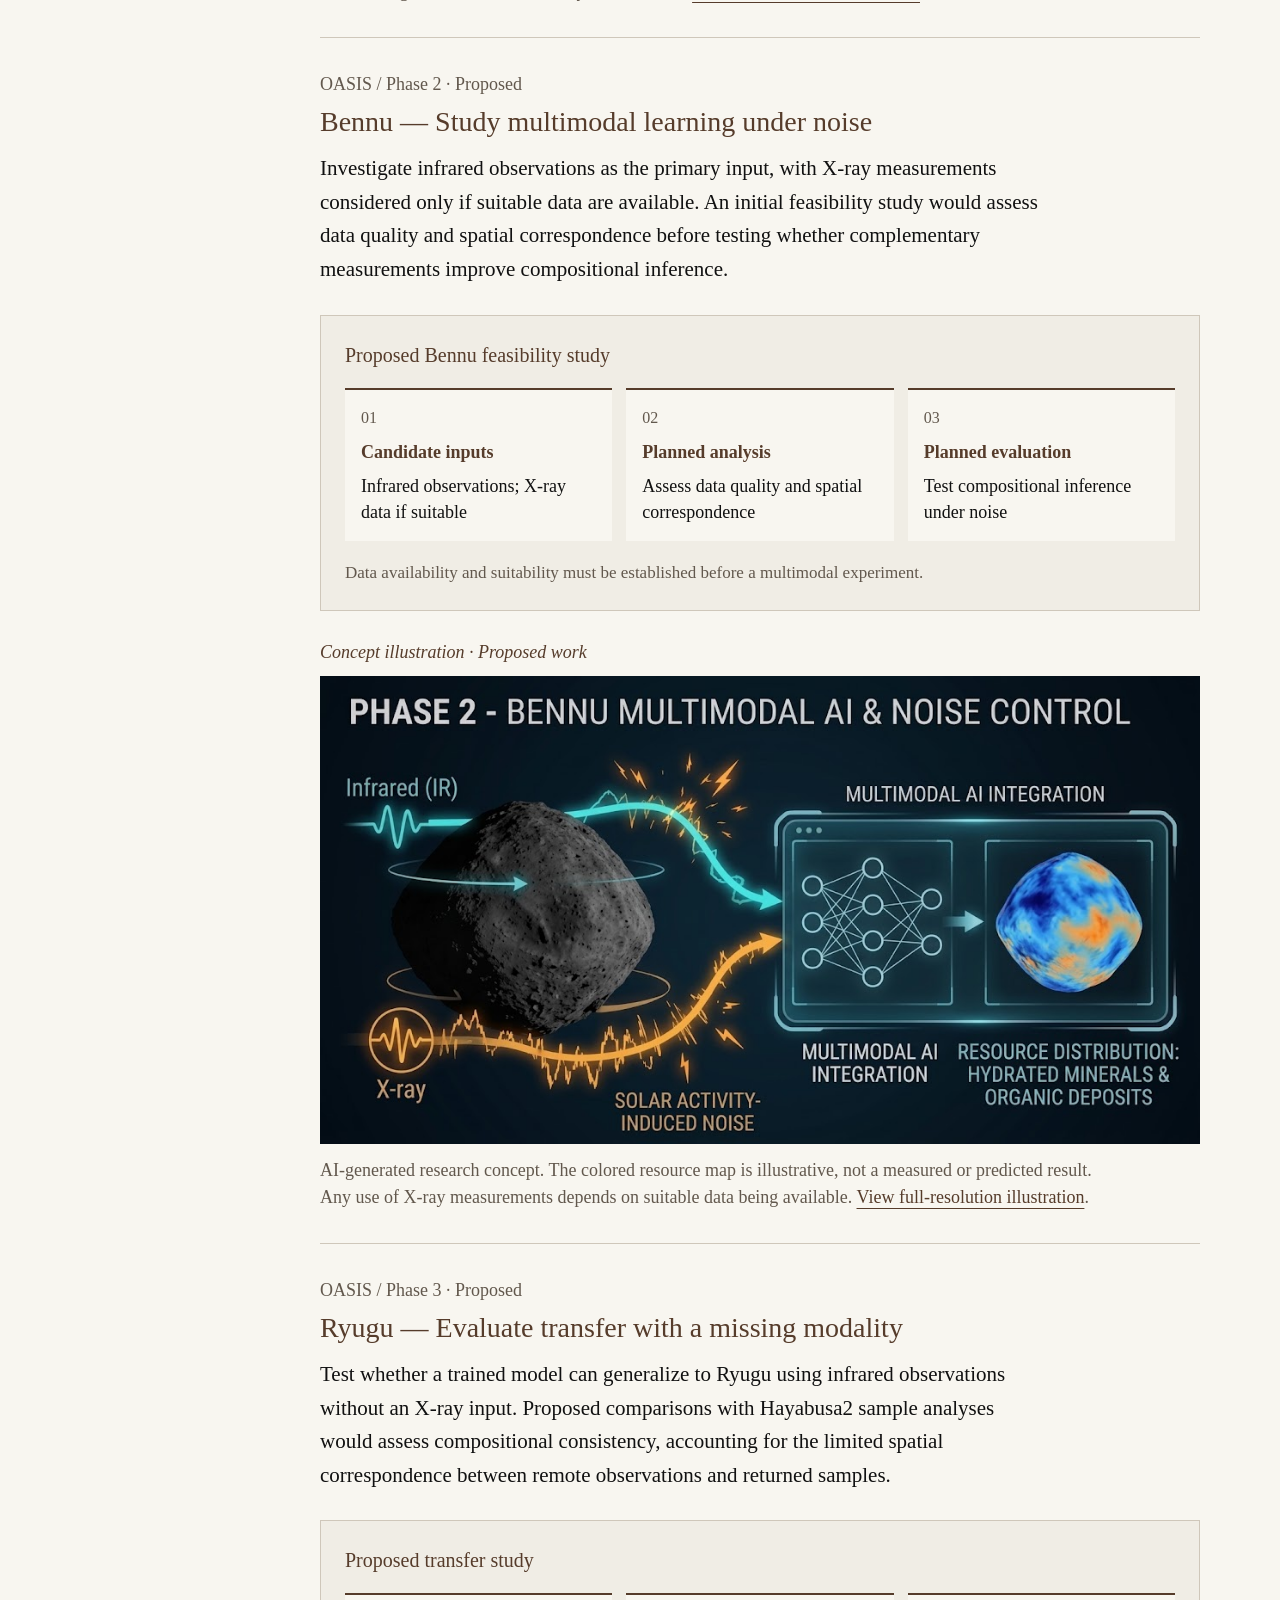
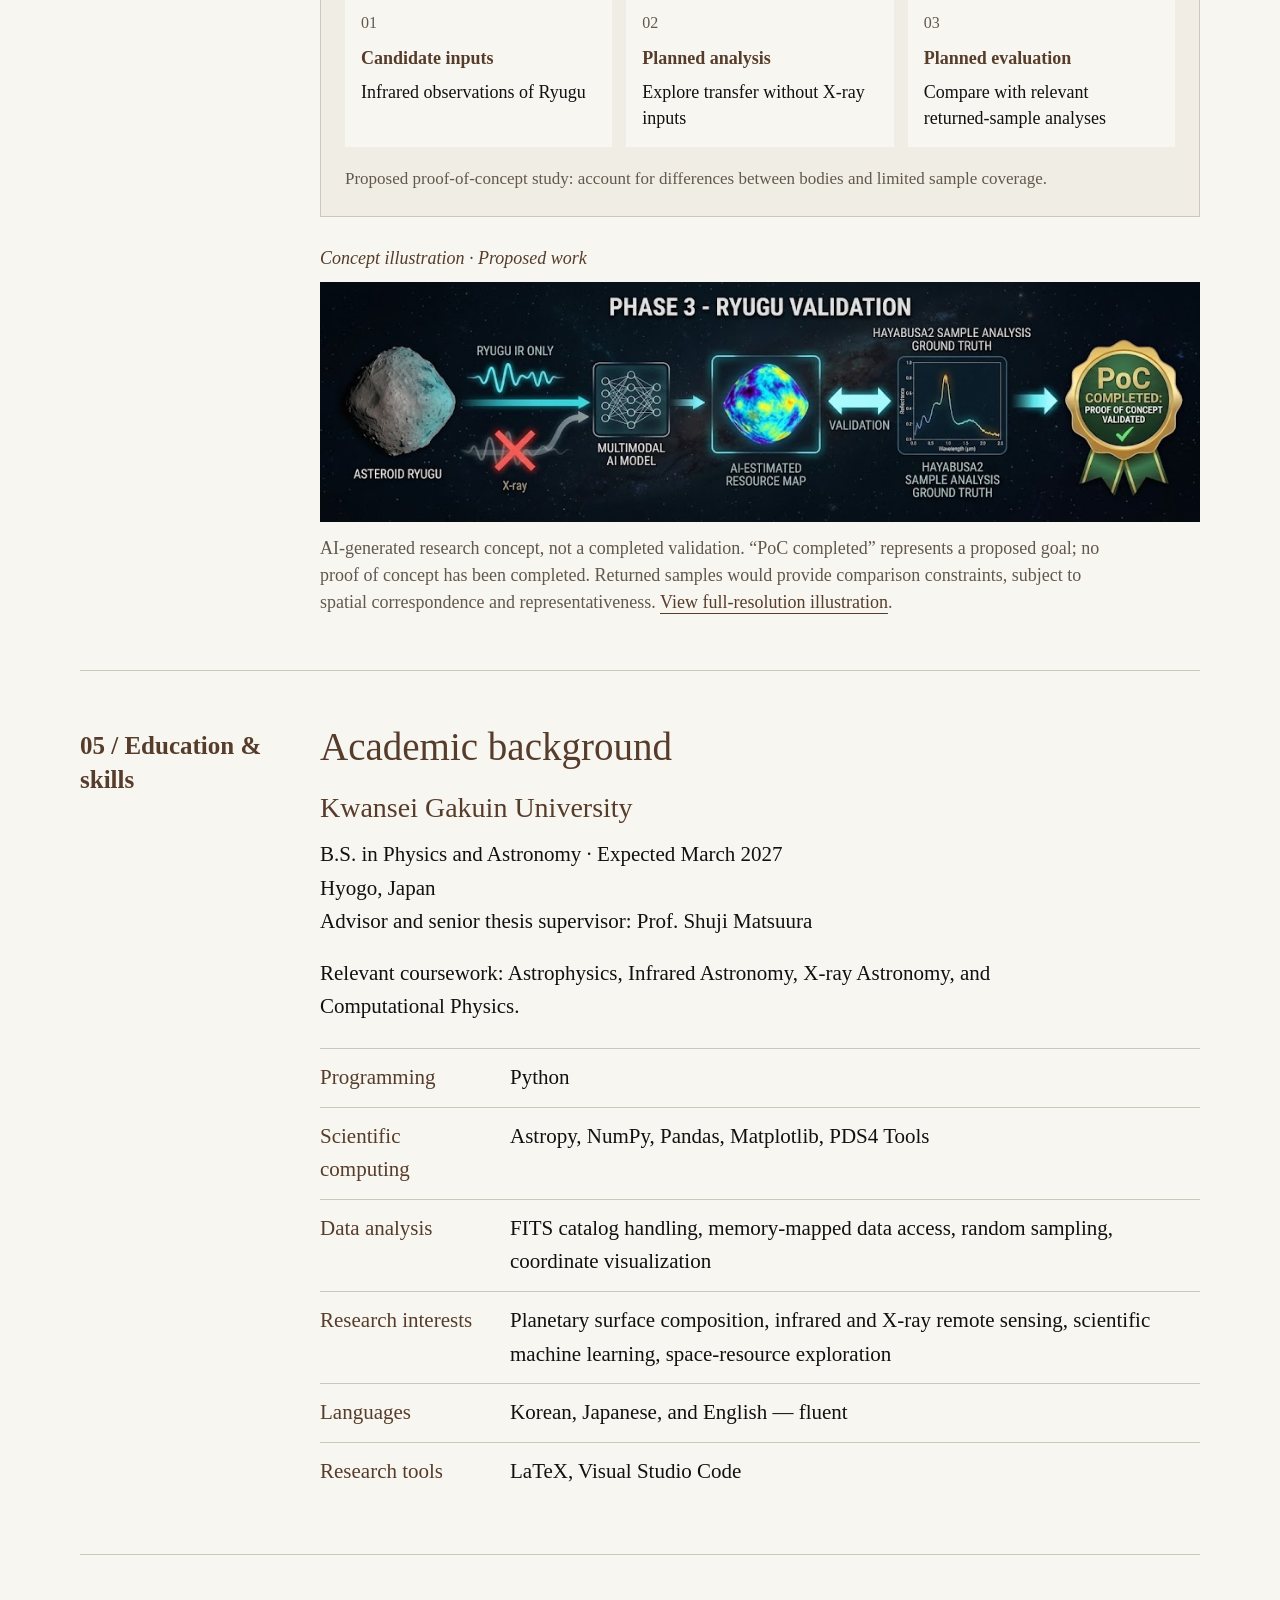
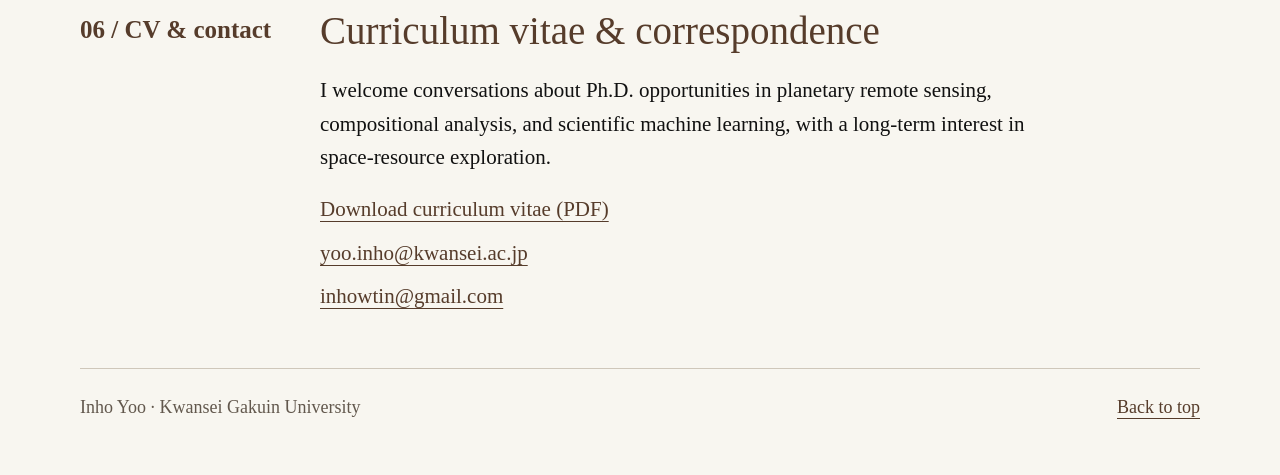
==== commit f6af5950: "Update note paragraph in index.html Removed mention of compositional screening's impact on resource " ====
--- a/index.html
+++ b/index.html
@@ -87,7 +87,7 @@
 <p>My long-term motivation is to support space-resource exploration by developing methods that assess composition and its uncertainty, helping prioritize promising targets for further investigation.</p>
 <p>I propose a multimodal scientific machine-learning framework to study planetary surface composition using heterogeneous infrared and X-ray observations. The central question is whether complementary measurements can support compositional inference when one sensing modality is noisy or unavailable.</p>
 <p>A proposed Moon → Bennu → Ryugu progression would explore complementary, noisy, and missing observations, with comparisons to returned-sample measurements where appropriate. Data availability, spatial correspondence, and transfer between planetary bodies would need to be established before validation.</p>
-<p class="note">The diagrams and AI-generated concept illustrations below outline proposed studies. Labels such as “robustness verified” and “PoC completed” in the original illustrations describe intended outcomes, not completed results. No trained model, validated composition map, or completed proof of concept is presented. Compositional screening would inform further exploration; it would not establish resource recoverability or economic feasibility.</p>
+<p class="note">The diagrams and AI-generated concept illustrations below outline proposed studies. Labels such as “robustness verified” and “PoC completed” in the original illustrations describe intended outcomes, not completed results. No trained model, validated composition map, or completed proof of concept is presented.</p>
       <article class="phase">
 <p class="phase-number">OASIS / Phase 1 · Proposed</p>
 <h3>Moon — Establish a baseline</h3>
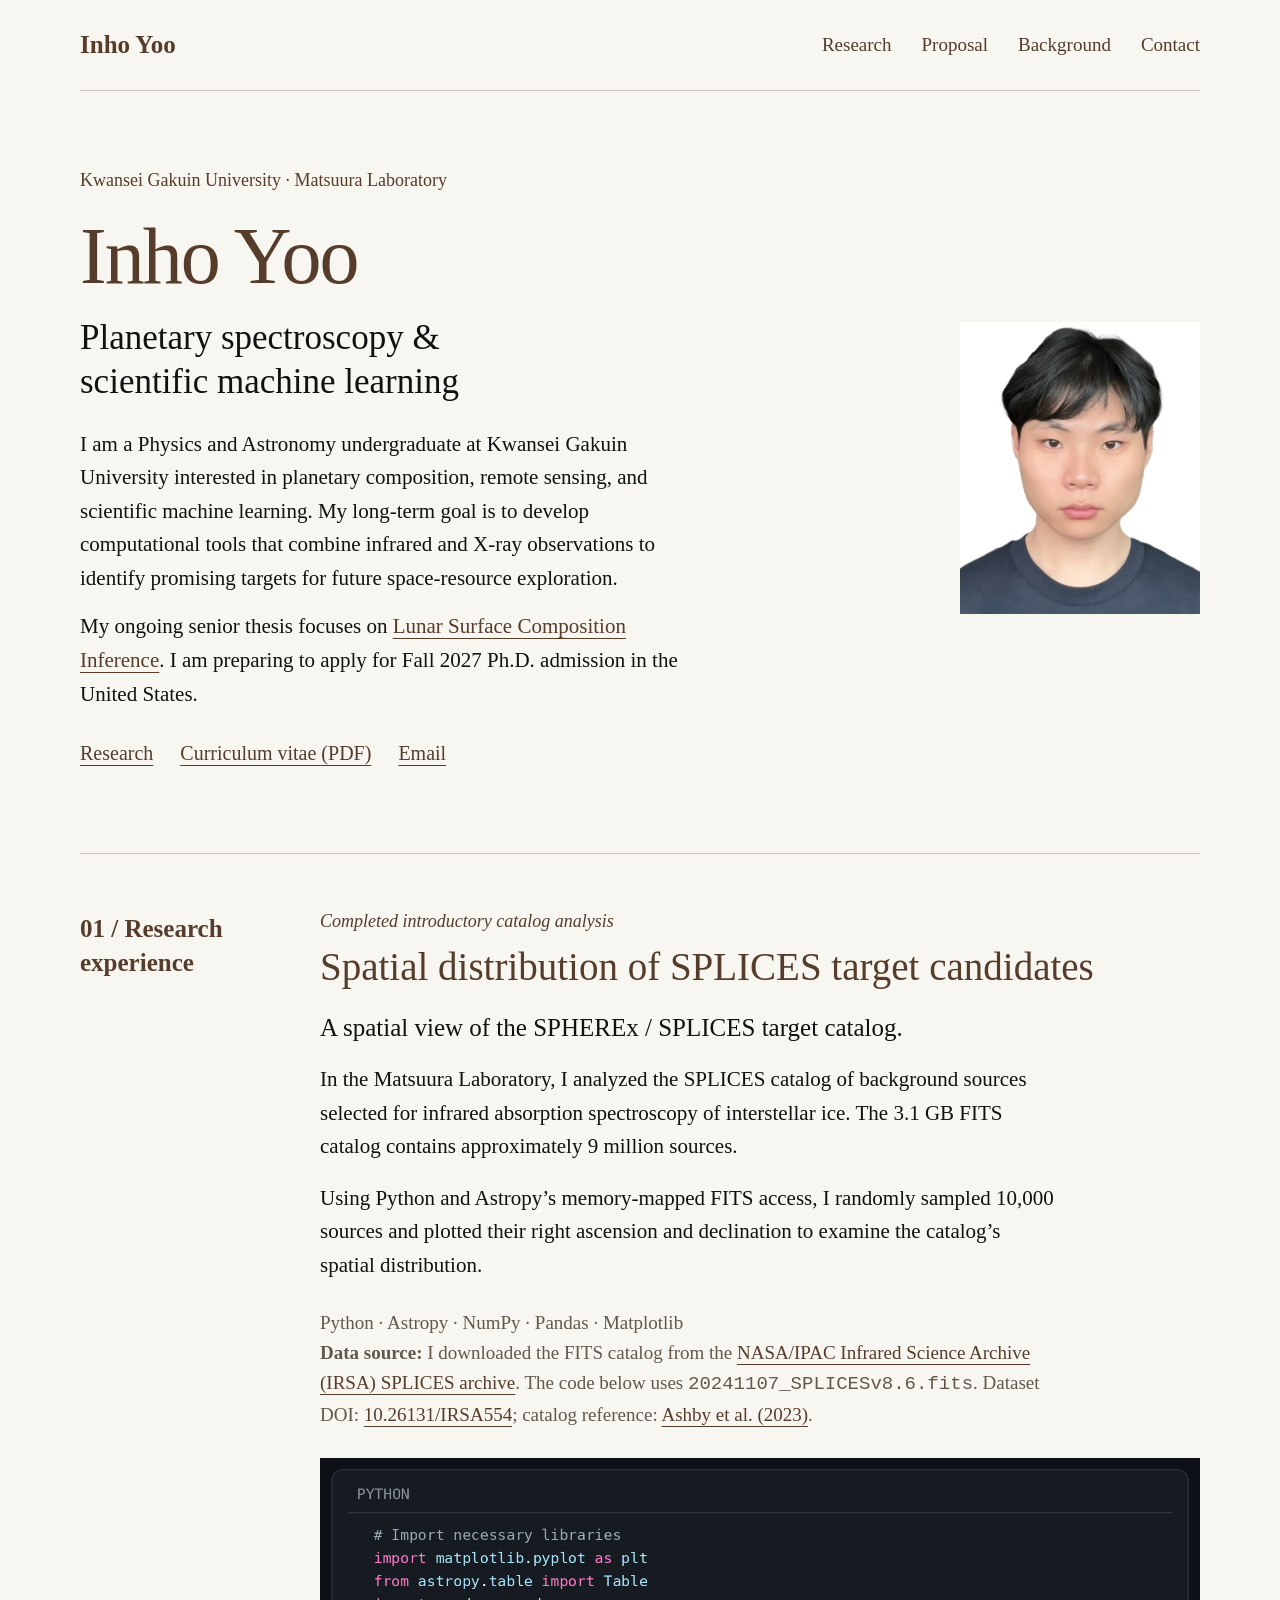
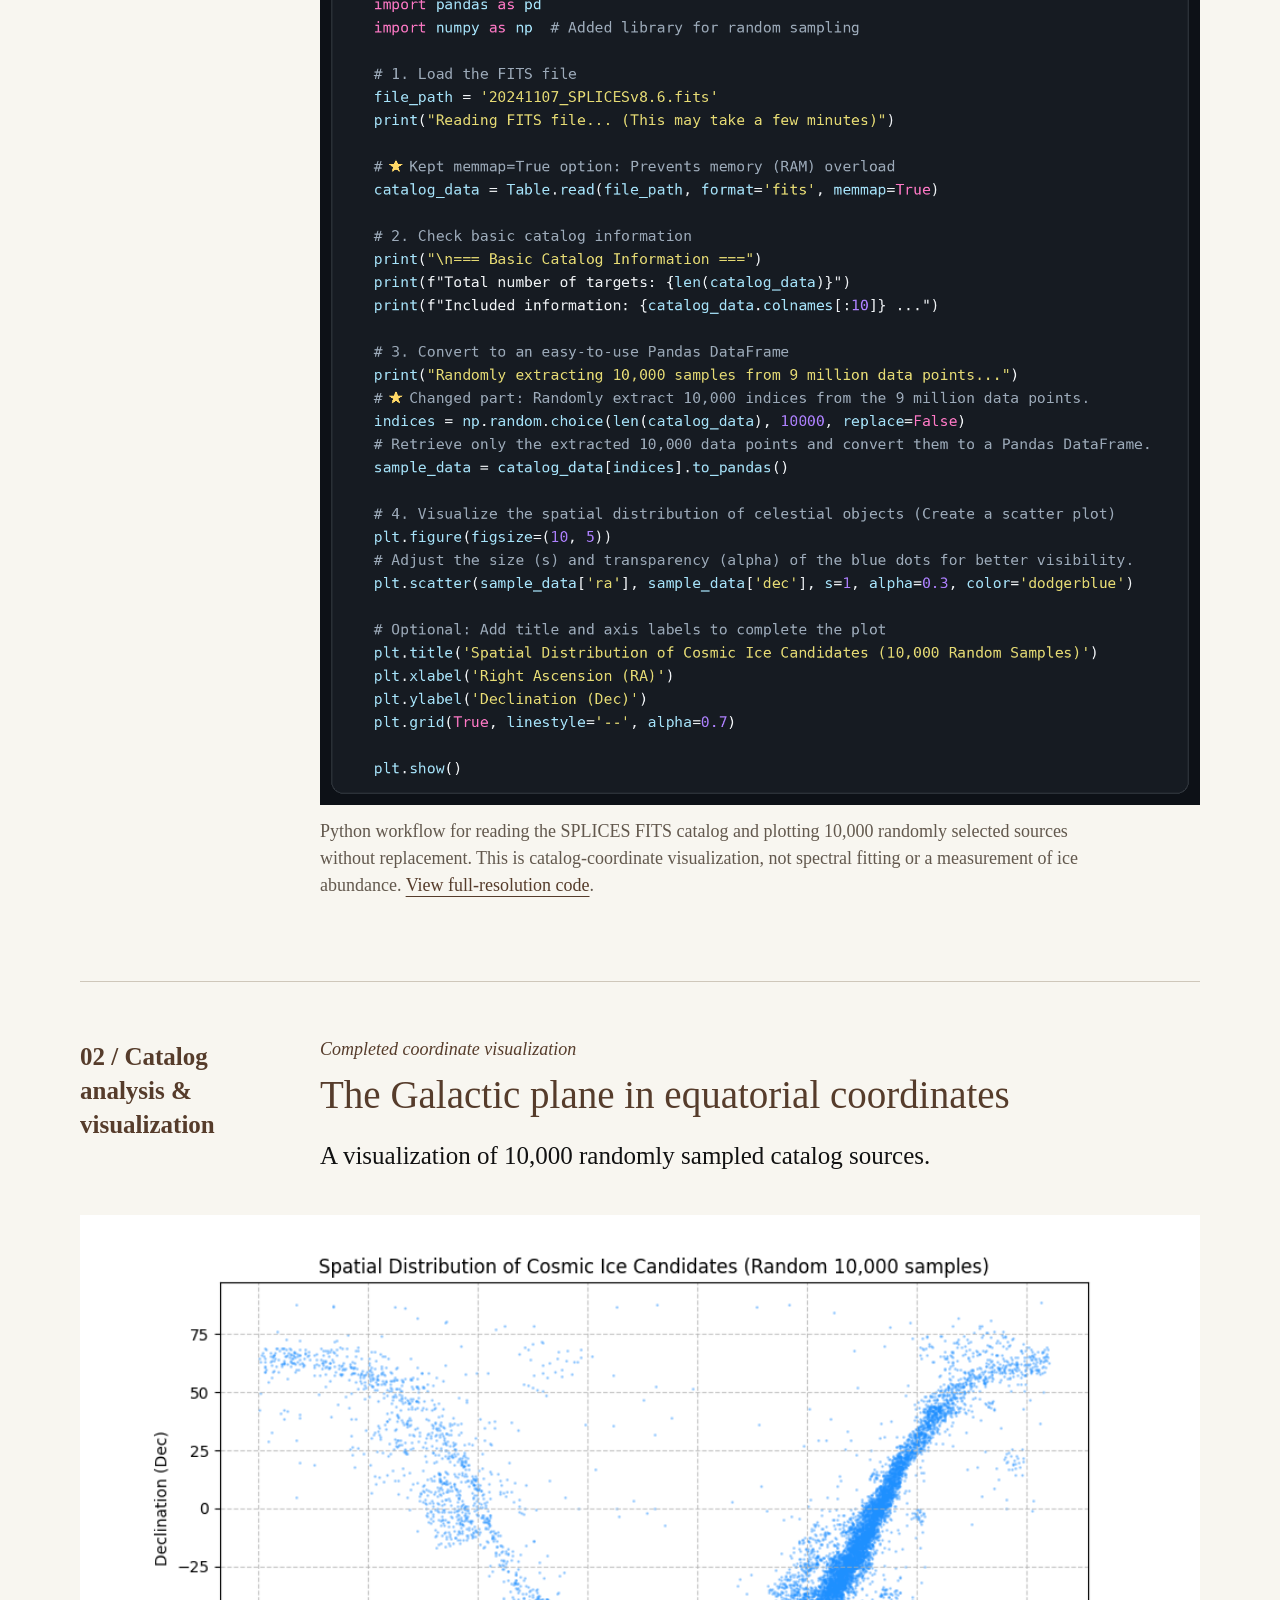
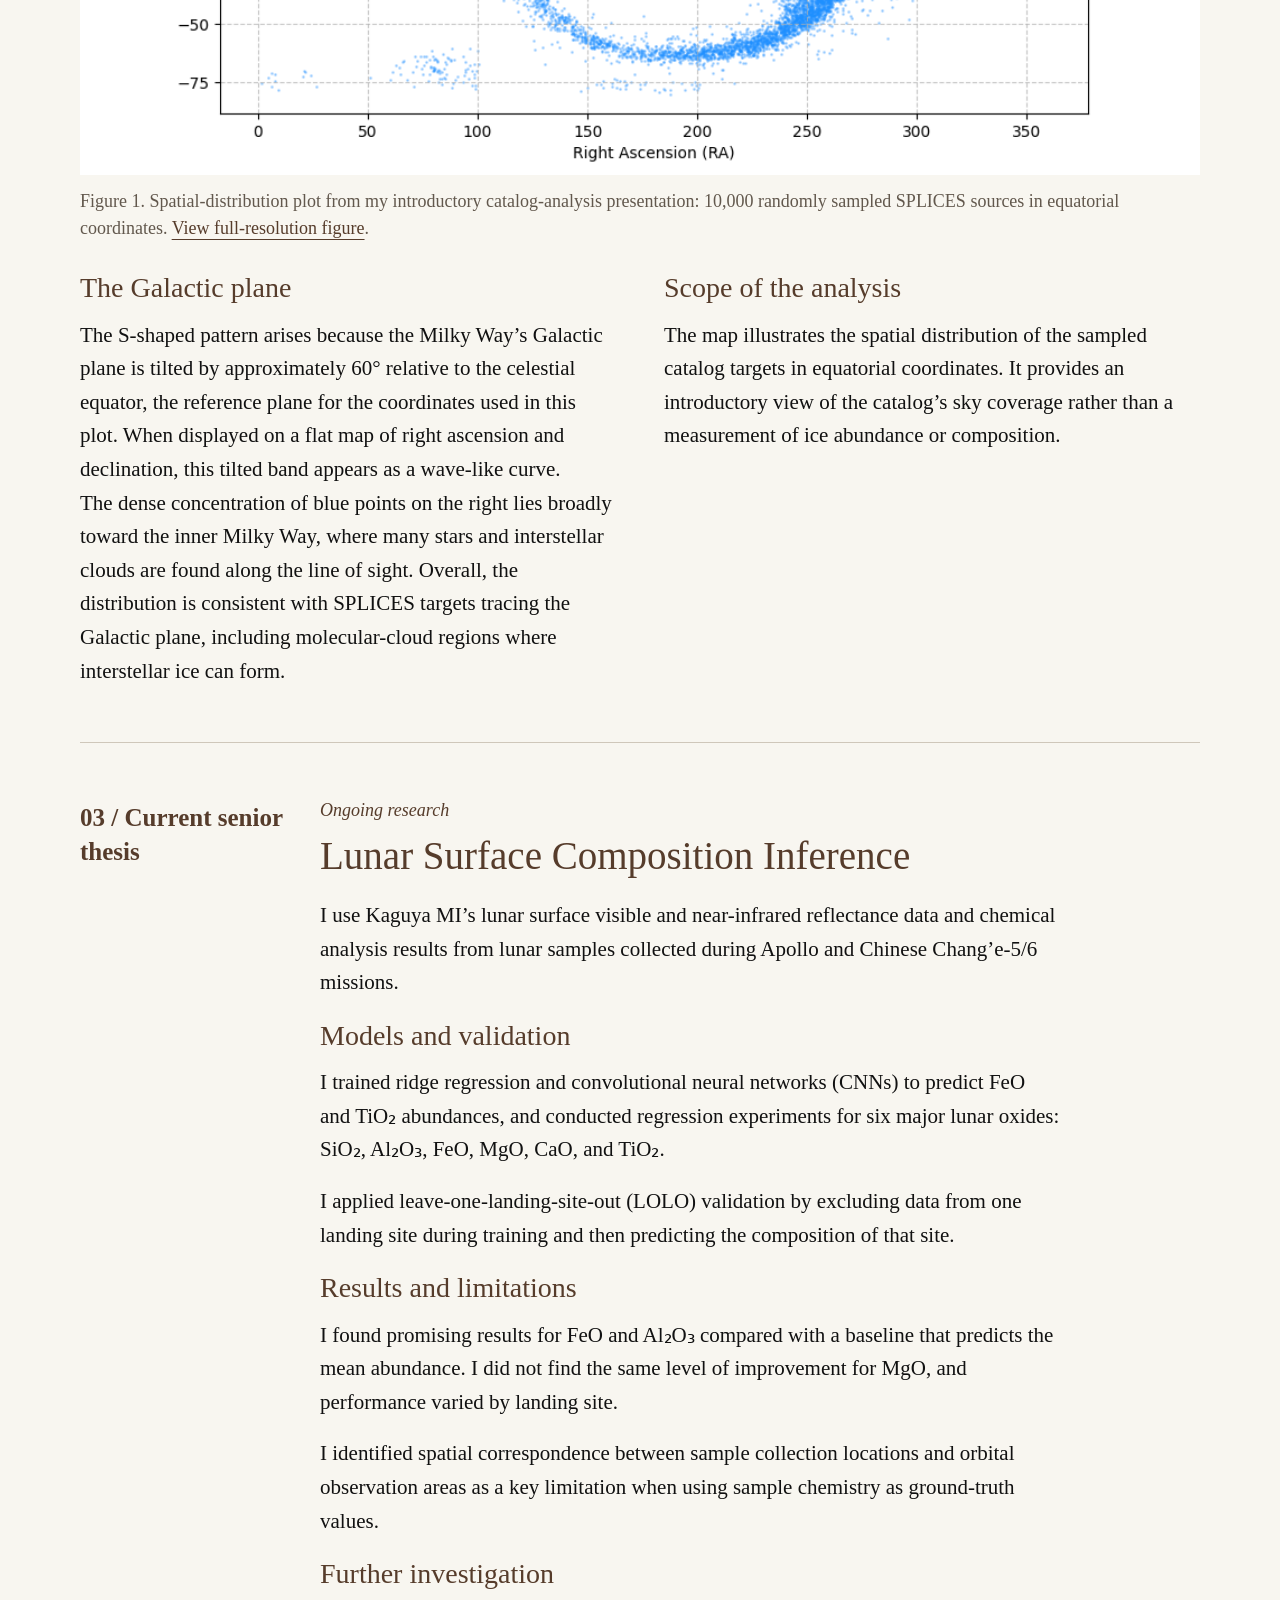
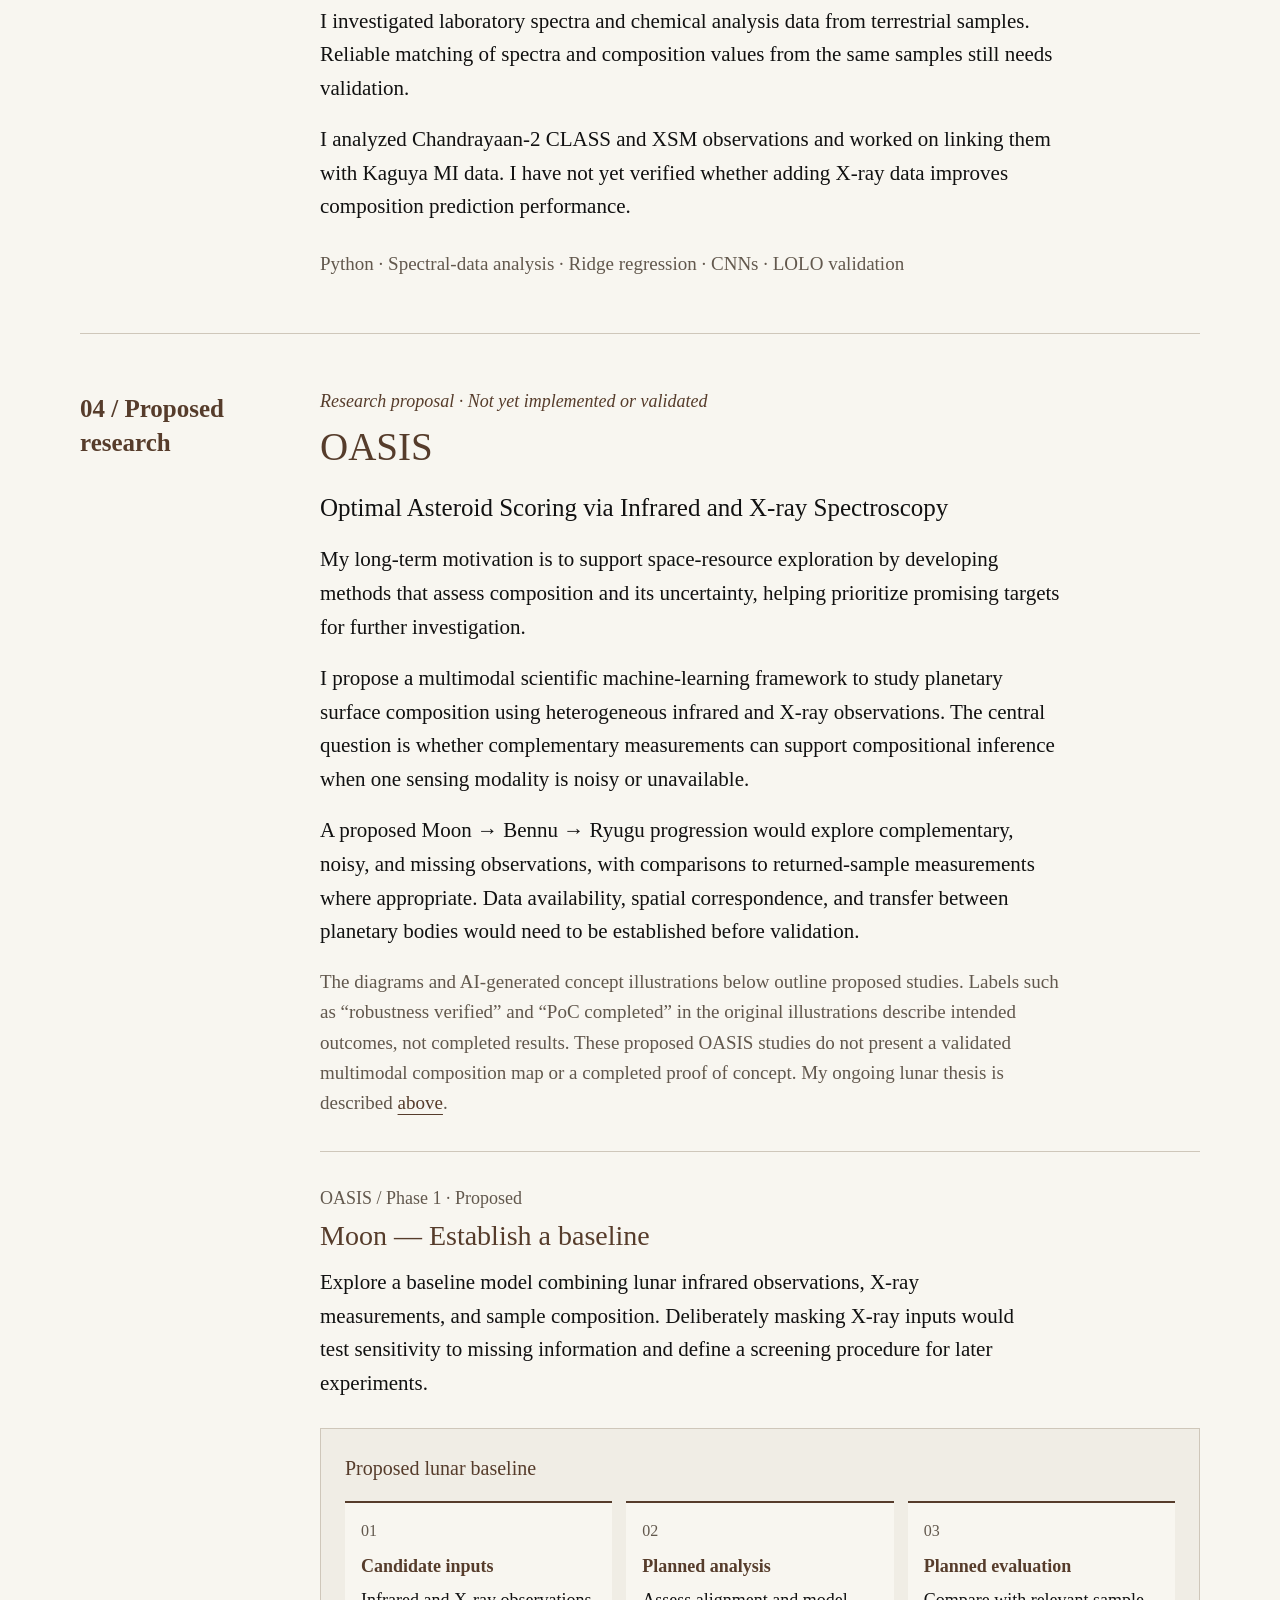
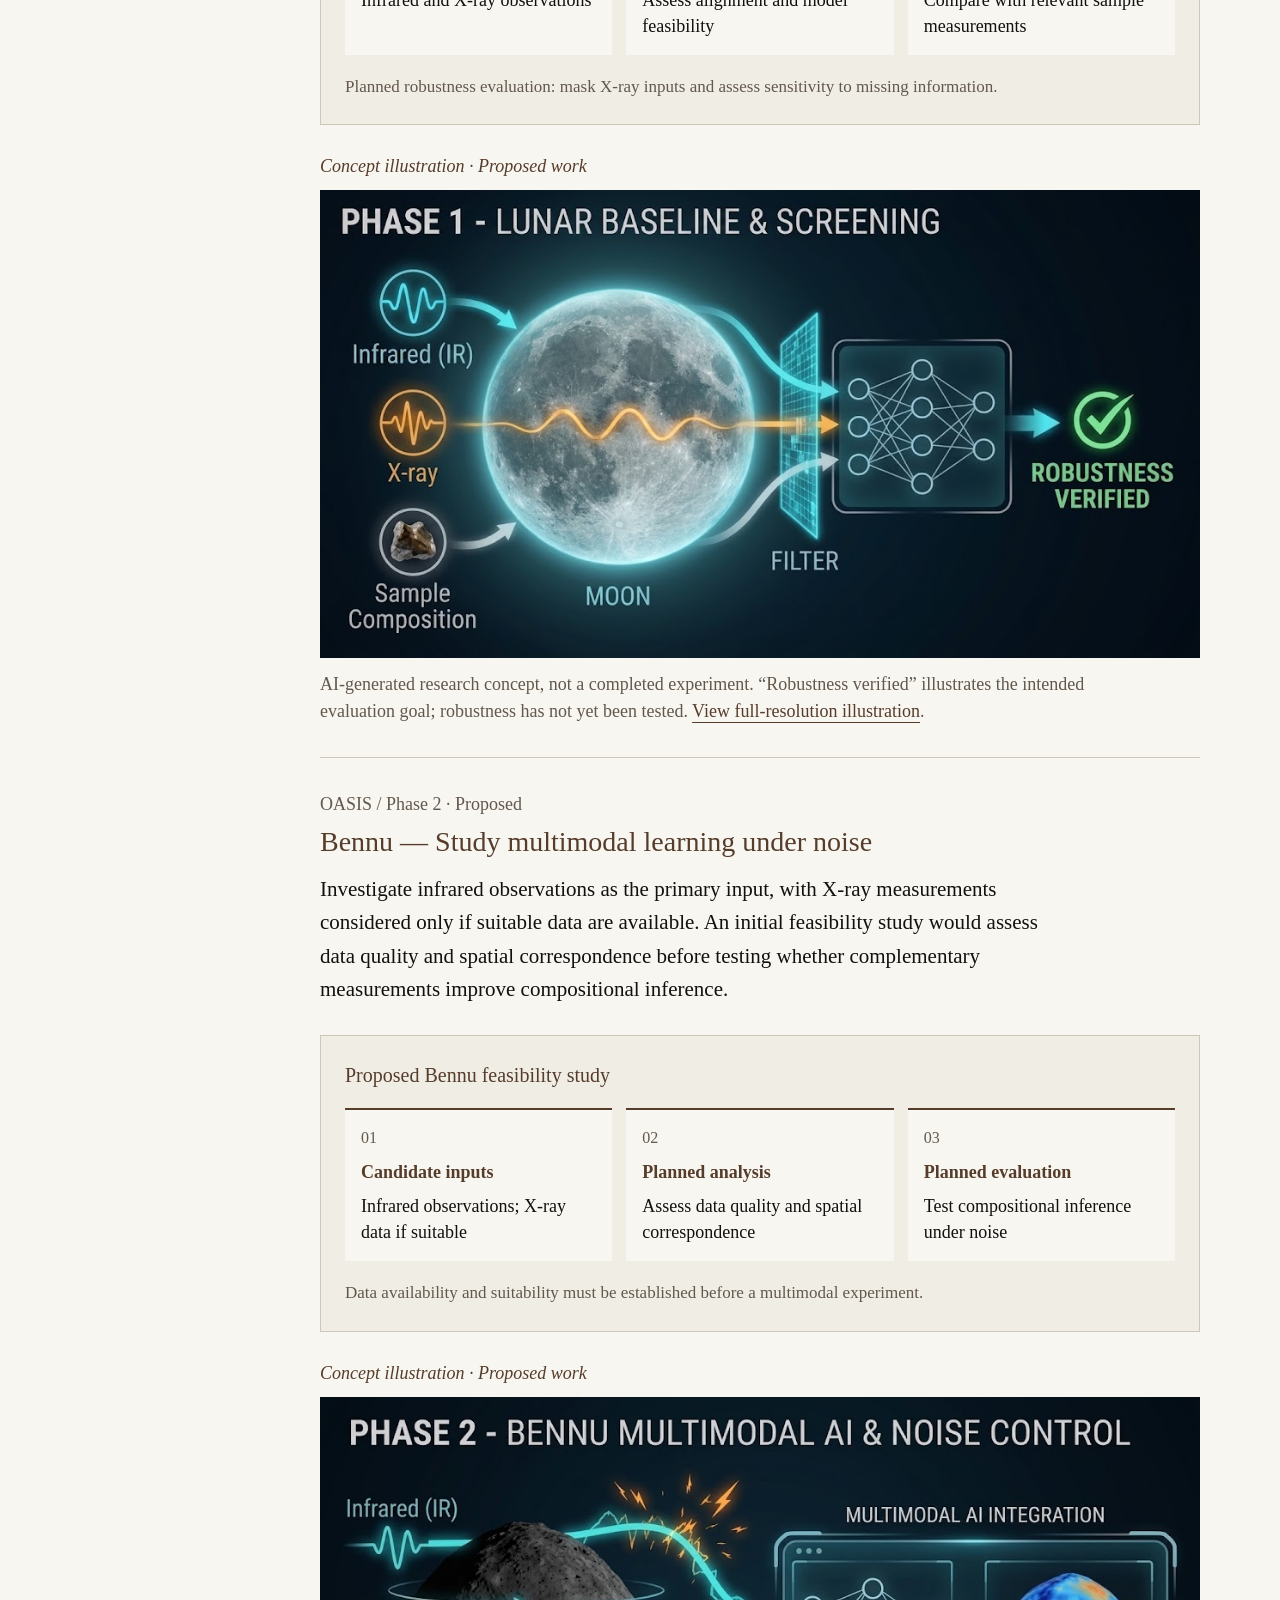
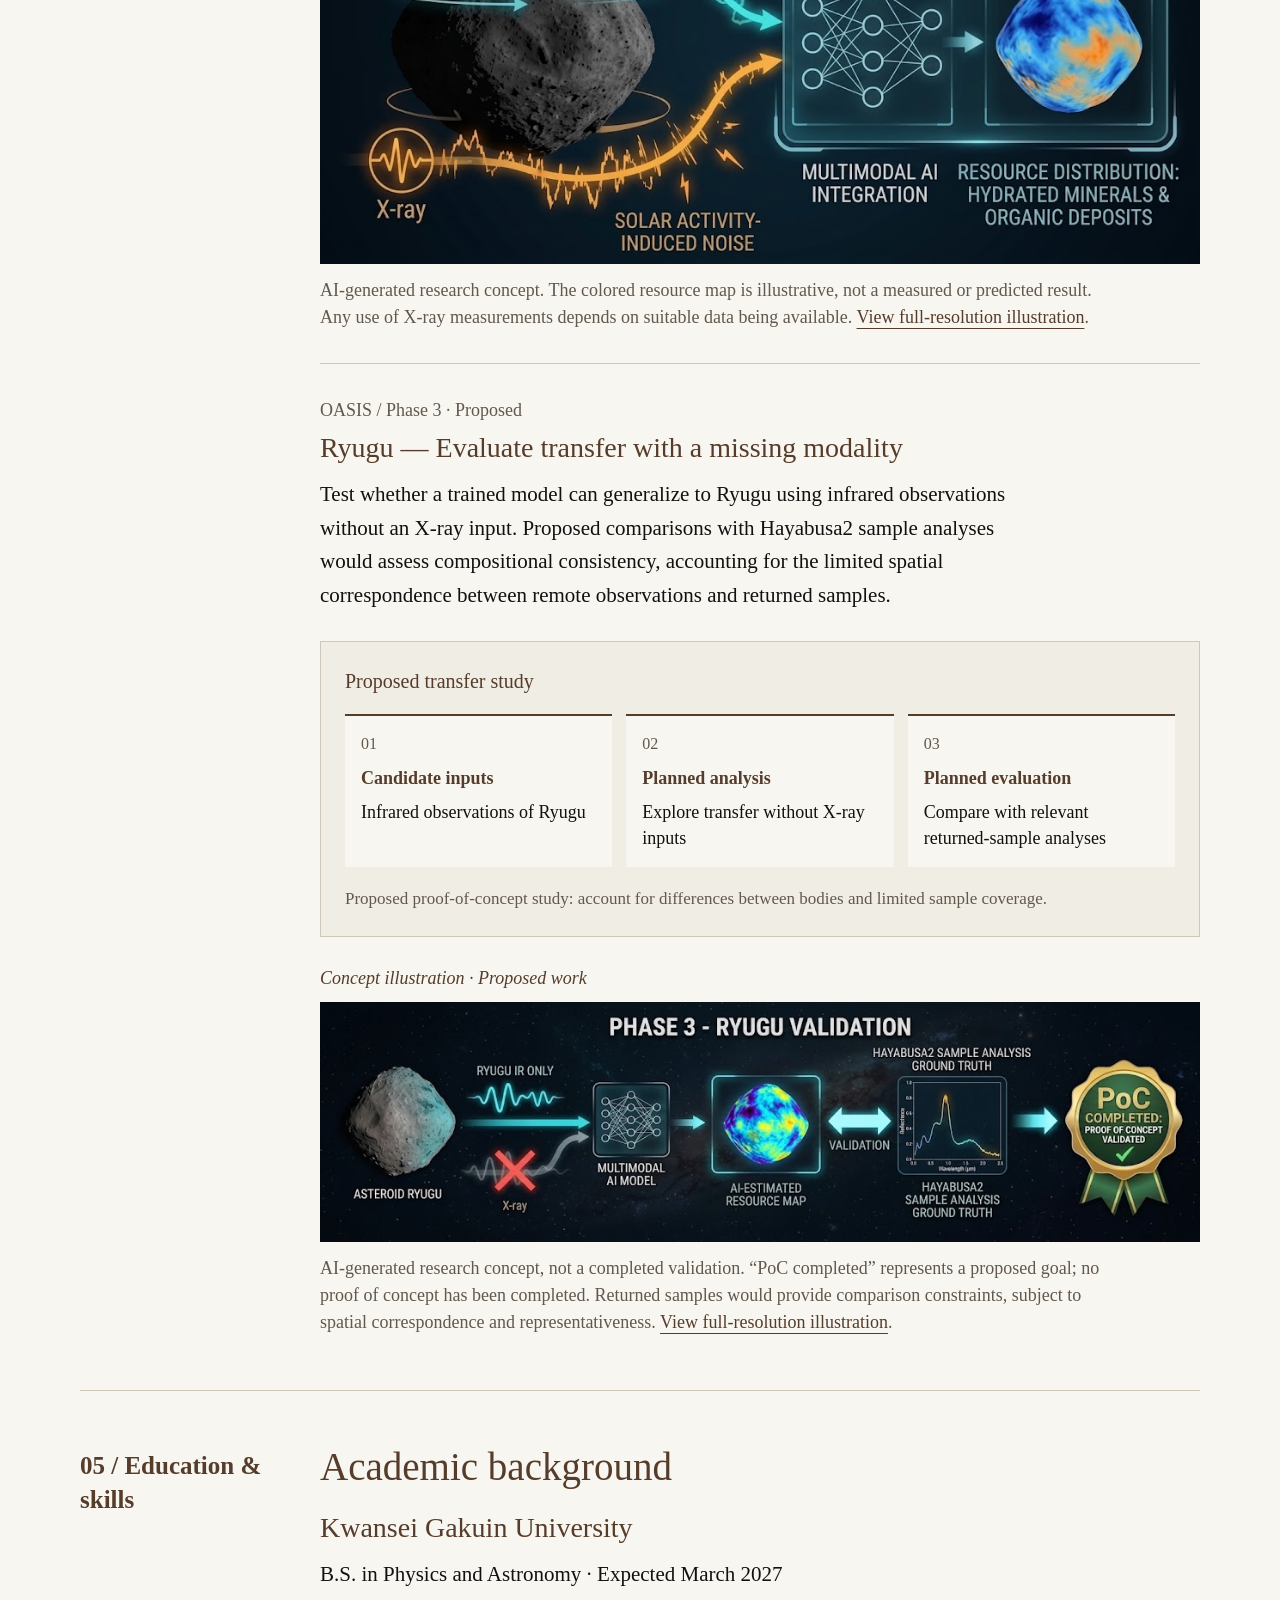
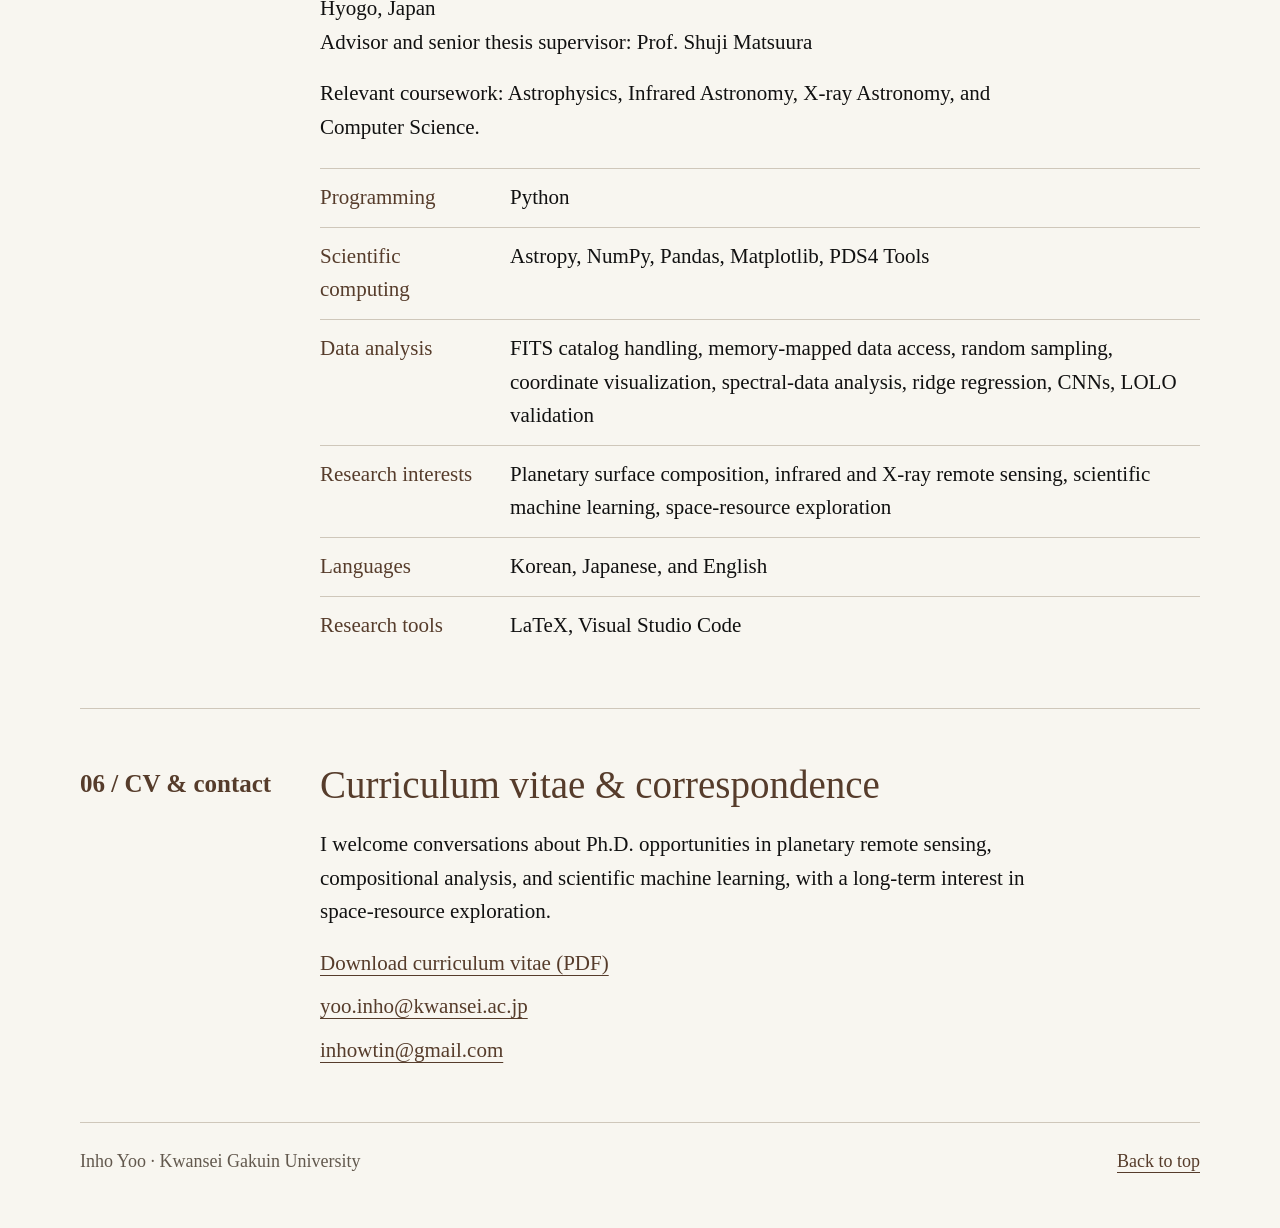
==== commit 6754339d: "Update ongoing thesis description and replace CV" ====
--- a/index.html
+++ b/index.html
@@ -3,7 +3,7 @@
 <head>
   <meta charset="utf-8">
   <meta name="viewport" content="width=device-width, initial-scale=1">
-  <meta name="description" content="Inho Yoo, Physics and Astronomy undergraduate at Kwansei Gakuin University. Planetary remote sensing, planned lunar composition research, and scientific machine learning for future space-resource exploration.">
+  <meta name="description" content="Inho Yoo, Physics and Astronomy undergraduate at Kwansei Gakuin University. Planetary remote sensing, ongoing lunar surface composition research, and scientific machine learning for future space-resource exploration.">
   <title>Inho Yoo | Planetary Science &amp; Spectroscopy</title>
   <link rel="stylesheet" href="styles.css">
 </head>
@@ -20,7 +20,7 @@
       <h1 id="name">Inho Yoo</h1>
       <p class="identity">Planetary spectroscopy &amp;<br>scientific machine learning</p>
       <p class="intro">I am a Physics and Astronomy undergraduate at Kwansei Gakuin University interested in planetary composition, remote sensing, and scientific machine learning. My long-term goal is to develop computational tools that combine infrared and X-ray observations to identify promising targets for future space-resource exploration.</p>
-      <p class="intro">I am preparing to apply for Fall 2027 Ph.D. admission in the United States.</p>
+      <p class="intro">My ongoing senior thesis focuses on <a href="#next">Lunar Surface Composition Inference</a>. I am preparing to apply for Fall 2027 Ph.D. admission in the United States.</p>
       <div class="links"><a href="#research">Research</a><a href="assets/inho-yoo-cv.pdf">Curriculum vitae (PDF)</a><a href="mailto:yoo.inho@kwansei.ac.jp">Email</a>
 </div>
     </div>
@@ -69,13 +69,21 @@
 </div>
   </section>
   <section id="next" class="section" aria-labelledby="next-title">
-    <div class="section-label">03 / Next research step</div>
+    <div class="section-label">03 / Current senior thesis</div>
     <div class="section-body">
-<p class="status">Planned work</p>
-<h2 id="next-title">Planned senior thesis — Lunar remote sensing</h2>
-<p class="lead">Exploring complementary observations of lunar surface composition.</p>
-<p>For my planned senior thesis, I aim to investigate lunar surface composition using infrared and X-ray remote-sensing data. I am interested in exploring how these complementary observations, together with laboratory measurements of lunar samples, could inform computational and machine-learning approaches to compositional inference.</p>
-<p>This project has not yet begun. The initial stage will focus on reviewing suitable datasets, their spatial correspondence, and the feasibility of combining them.</p>
+<p class="status">Ongoing research</p>
+<h2 id="next-title">Lunar Surface Composition Inference</h2>
+<p>I use Kaguya MI’s lunar surface visible and near-infrared reflectance data and chemical analysis results from lunar samples collected during Apollo and Chinese Chang’e-5/6 missions.</p>
+<h3>Models and validation</h3>
+<p>I trained ridge regression and convolutional neural networks (CNNs) to predict FeO and TiO₂ abundances, and conducted regression experiments for six major lunar oxides: SiO₂, Al₂O₃, FeO, MgO, CaO, and TiO₂.</p>
+<p>I applied leave-one-landing-site-out (LOLO) validation by excluding data from one landing site during training and then predicting the composition of that site.</p>
+<h3>Results and limitations</h3>
+<p>I found promising results for FeO and Al₂O₃ compared with a baseline that predicts the mean abundance. I did not find the same level of improvement for MgO, and performance varied by landing site.</p>
+<p>I identified spatial correspondence between sample collection locations and orbital observation areas as a key limitation when using sample chemistry as ground-truth values.</p>
+<h3>Further investigation</h3>
+<p>I investigated laboratory spectra and chemical analysis data from terrestrial samples. Reliable matching of spectra and composition values from the same samples still needs validation.</p>
+<p>I analyzed Chandrayaan-2 CLASS and XSM observations and worked on linking them with Kaguya MI data. I have not yet verified whether adding X-ray data improves composition prediction performance.</p>
+<p class="method">Python · Spectral-data analysis · Ridge regression · CNNs · LOLO validation</p>
 </div>
   </section>
   <section id="oasis" class="section" aria-labelledby="oasis-title">
@@ -87,7 +95,7 @@
 <p>My long-term motivation is to support space-resource exploration by developing methods that assess composition and its uncertainty, helping prioritize promising targets for further investigation.</p>
 <p>I propose a multimodal scientific machine-learning framework to study planetary surface composition using heterogeneous infrared and X-ray observations. The central question is whether complementary measurements can support compositional inference when one sensing modality is noisy or unavailable.</p>
 <p>A proposed Moon → Bennu → Ryugu progression would explore complementary, noisy, and missing observations, with comparisons to returned-sample measurements where appropriate. Data availability, spatial correspondence, and transfer between planetary bodies would need to be established before validation.</p>
-<p class="note">The diagrams and AI-generated concept illustrations below outline proposed studies. Labels such as “robustness verified” and “PoC completed” in the original illustrations describe intended outcomes, not completed results. No trained model, validated composition map, or completed proof of concept is presented.</p>
+<p class="note">The diagrams and AI-generated concept illustrations below outline proposed studies. Labels such as “robustness verified” and “PoC completed” in the original illustrations describe intended outcomes, not completed results. These proposed OASIS studies do not present a validated multimodal composition map or a completed proof of concept. My ongoing lunar thesis is described <a href="#next">above</a>.</p>
       <article class="phase">
 <p class="phase-number">OASIS / Phase 1 · Proposed</p>
 <h3>Moon — Establish a baseline</h3>
@@ -153,7 +161,7 @@
 <h2 id="background-title">Academic background</h2>
 <h3>Kwansei Gakuin University</h3>
 <p>B.S. in Physics and Astronomy · Expected March 2027<br>Hyogo, Japan<br>Advisor and senior thesis supervisor: Prof. Shuji Matsuura</p>
-<p>Relevant coursework: Astrophysics, Infrared Astronomy, X-ray Astronomy, and Computational Physics.</p>
+<p>Relevant coursework: Astrophysics, Infrared Astronomy, X-ray Astronomy, and Computer Science.</p>
 <dl>
 <div>
 <dt>Programming</dt>
@@ -165,7 +173,7 @@
 </div>
 <div>
 <dt>Data analysis</dt>
-<dd>FITS catalog handling, memory-mapped data access, random sampling, coordinate visualization</dd>
+<dd>FITS catalog handling, memory-mapped data access, random sampling, coordinate visualization, spectral-data analysis, ridge regression, CNNs, LOLO validation</dd>
 </div>
 <div>
 <dt>Research interests</dt>
@@ -173,7 +181,7 @@
 </div>
 <div>
 <dt>Languages</dt>
-<dd>Korean, Japanese, and English — fluent</dd>
+<dd>Korean, Japanese, and English</dd>
 </div>
 <div>
 <dt>Research tools</dt>
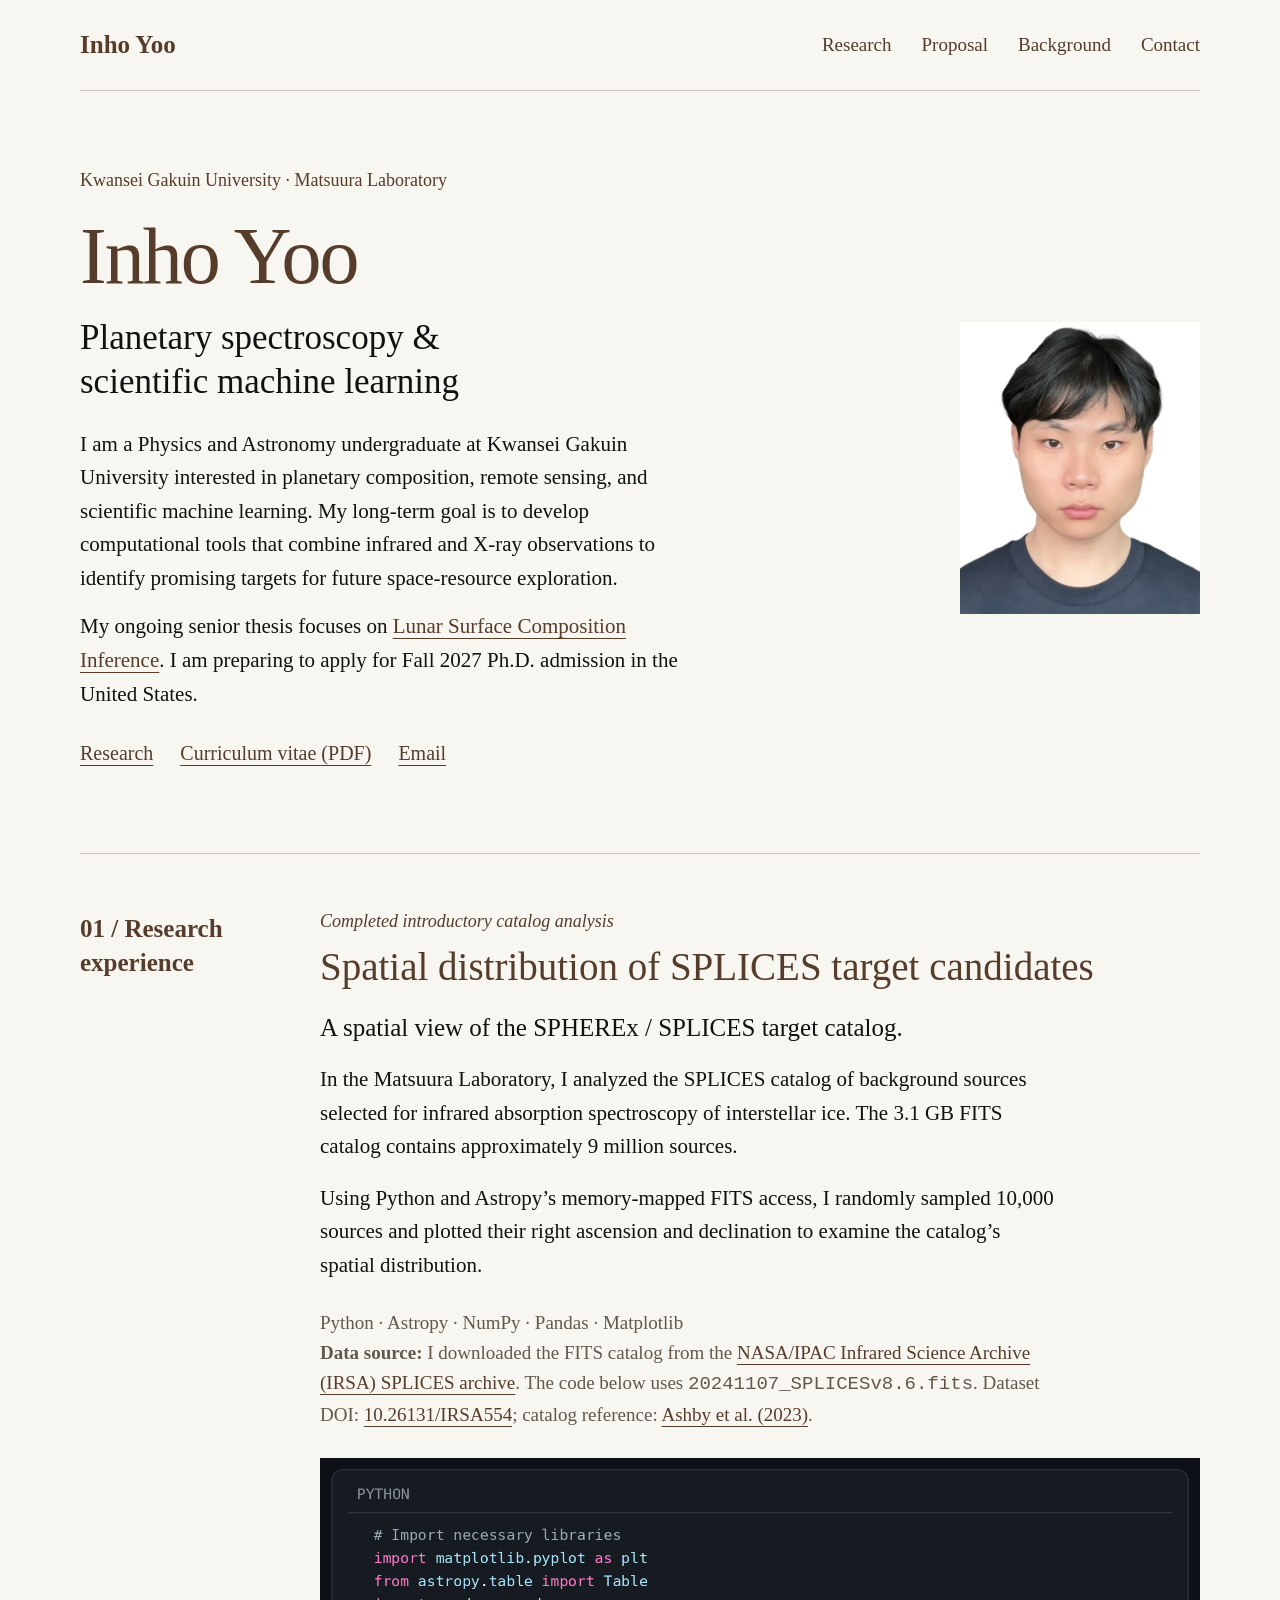
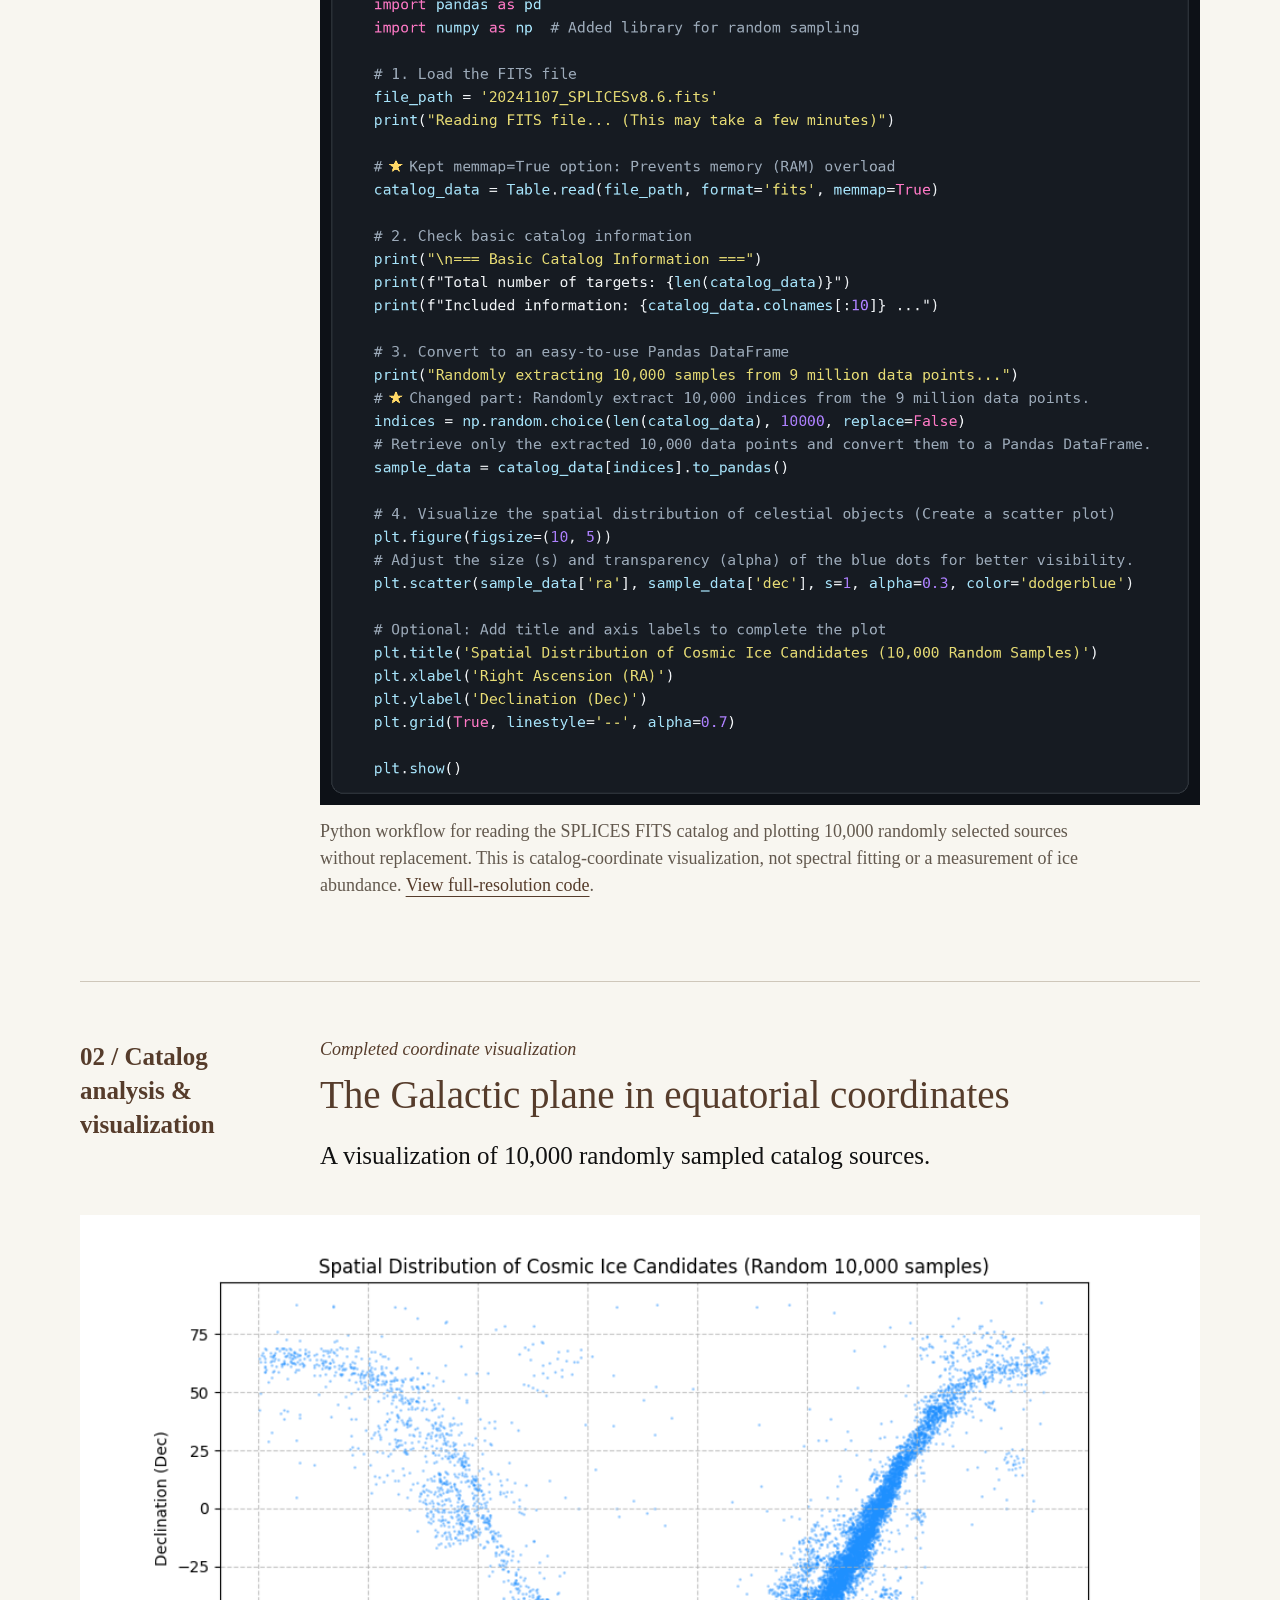
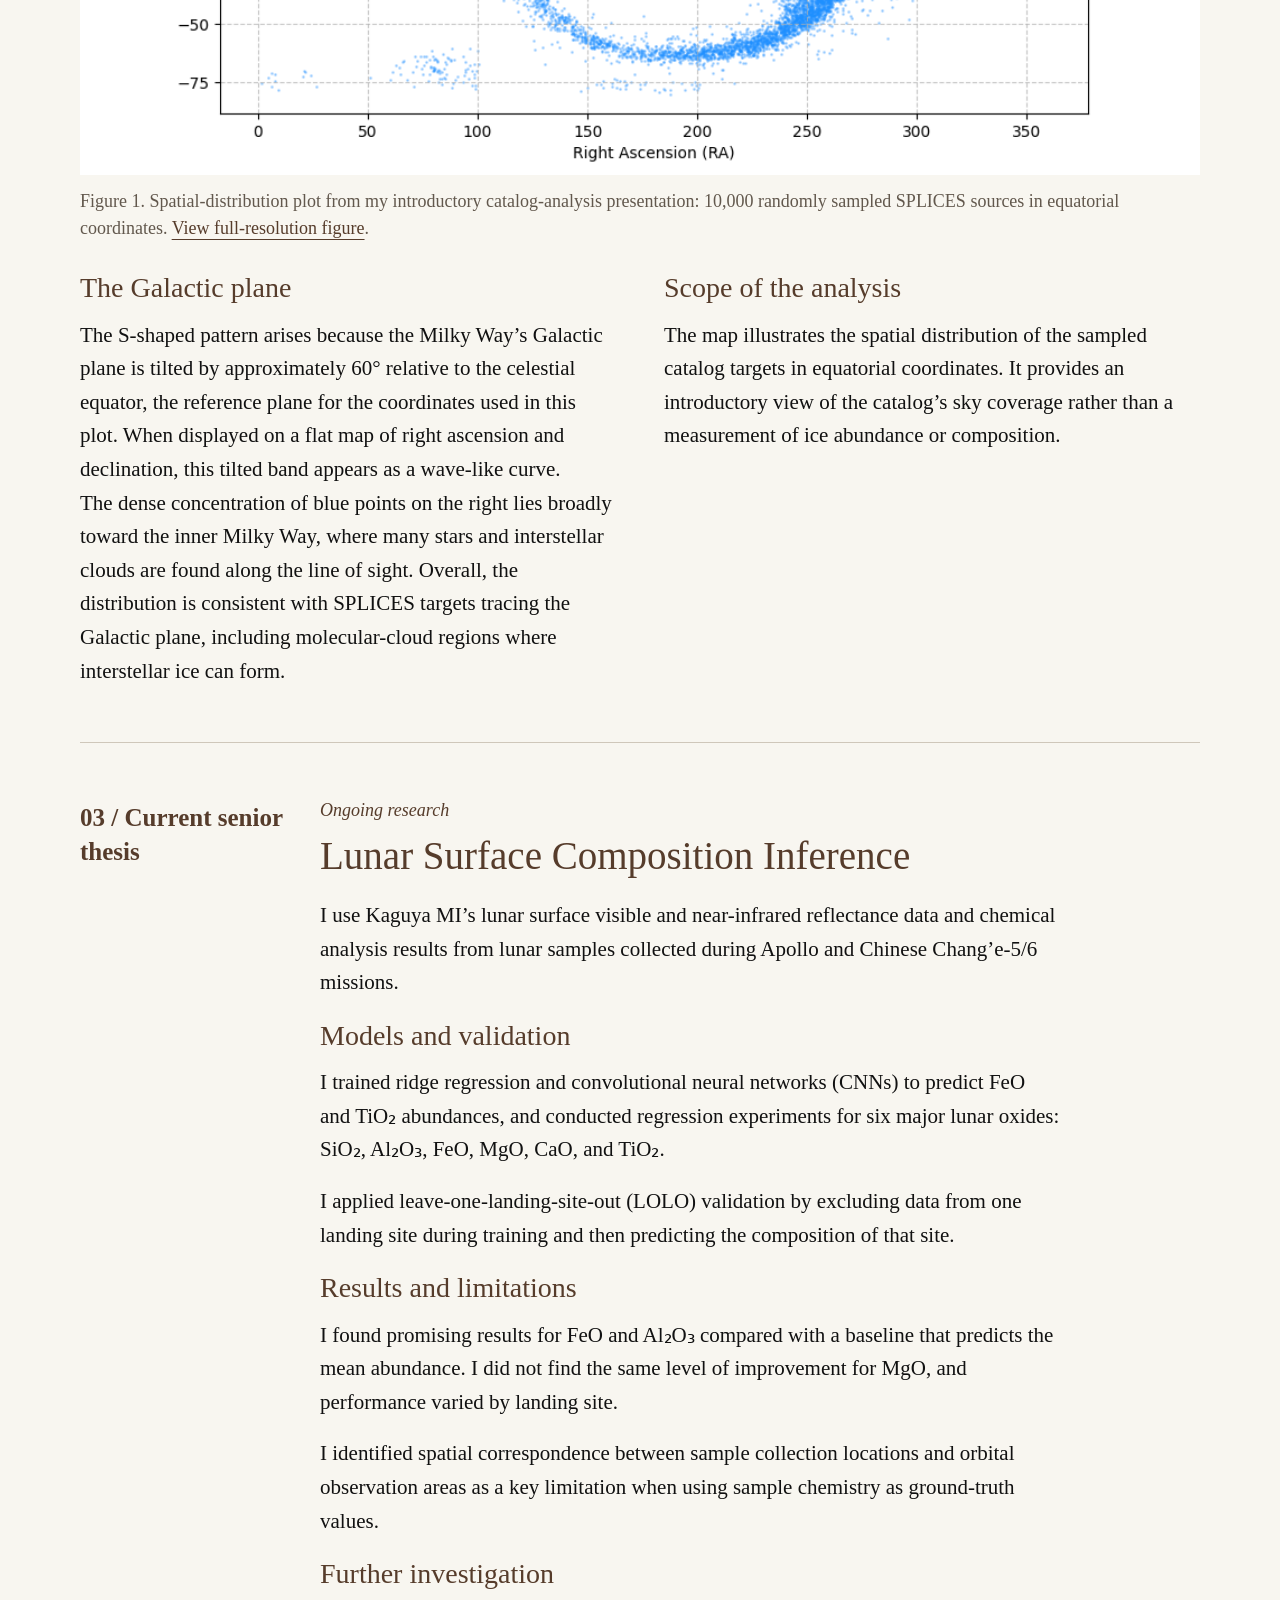
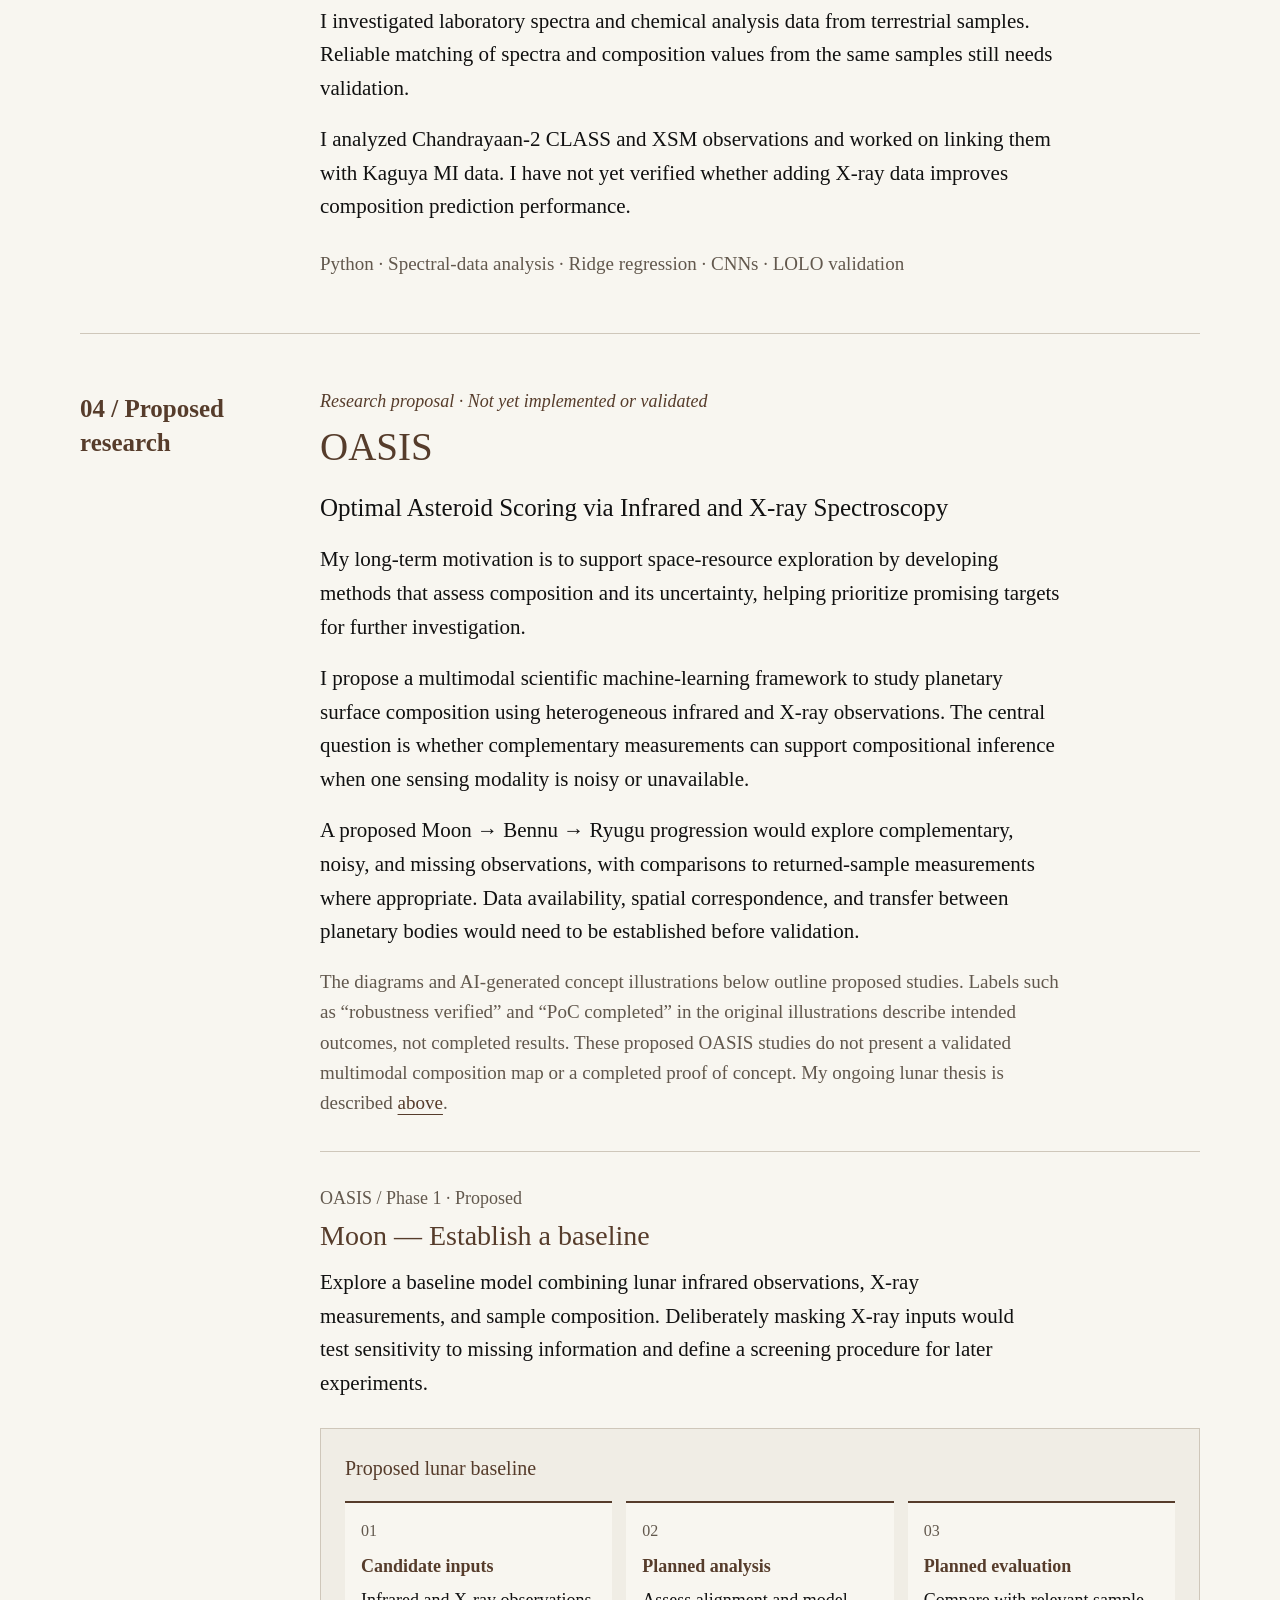
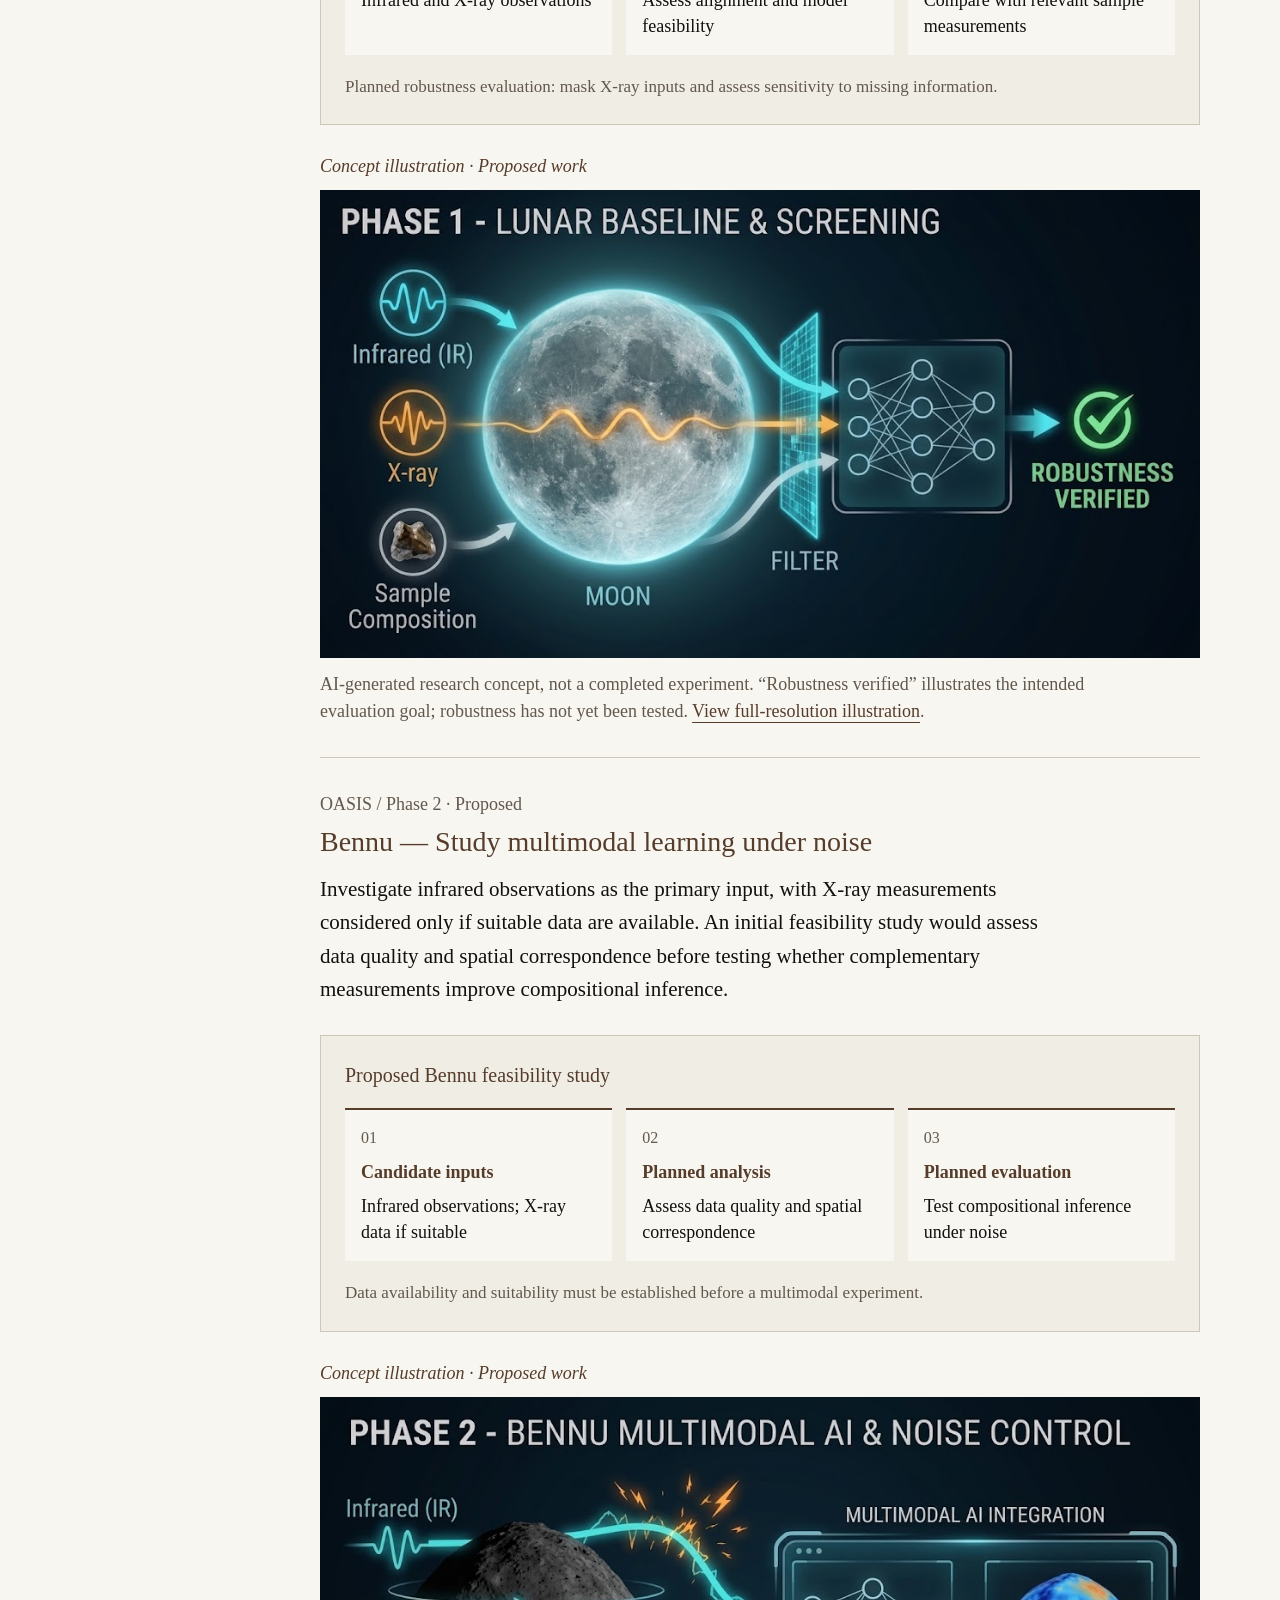
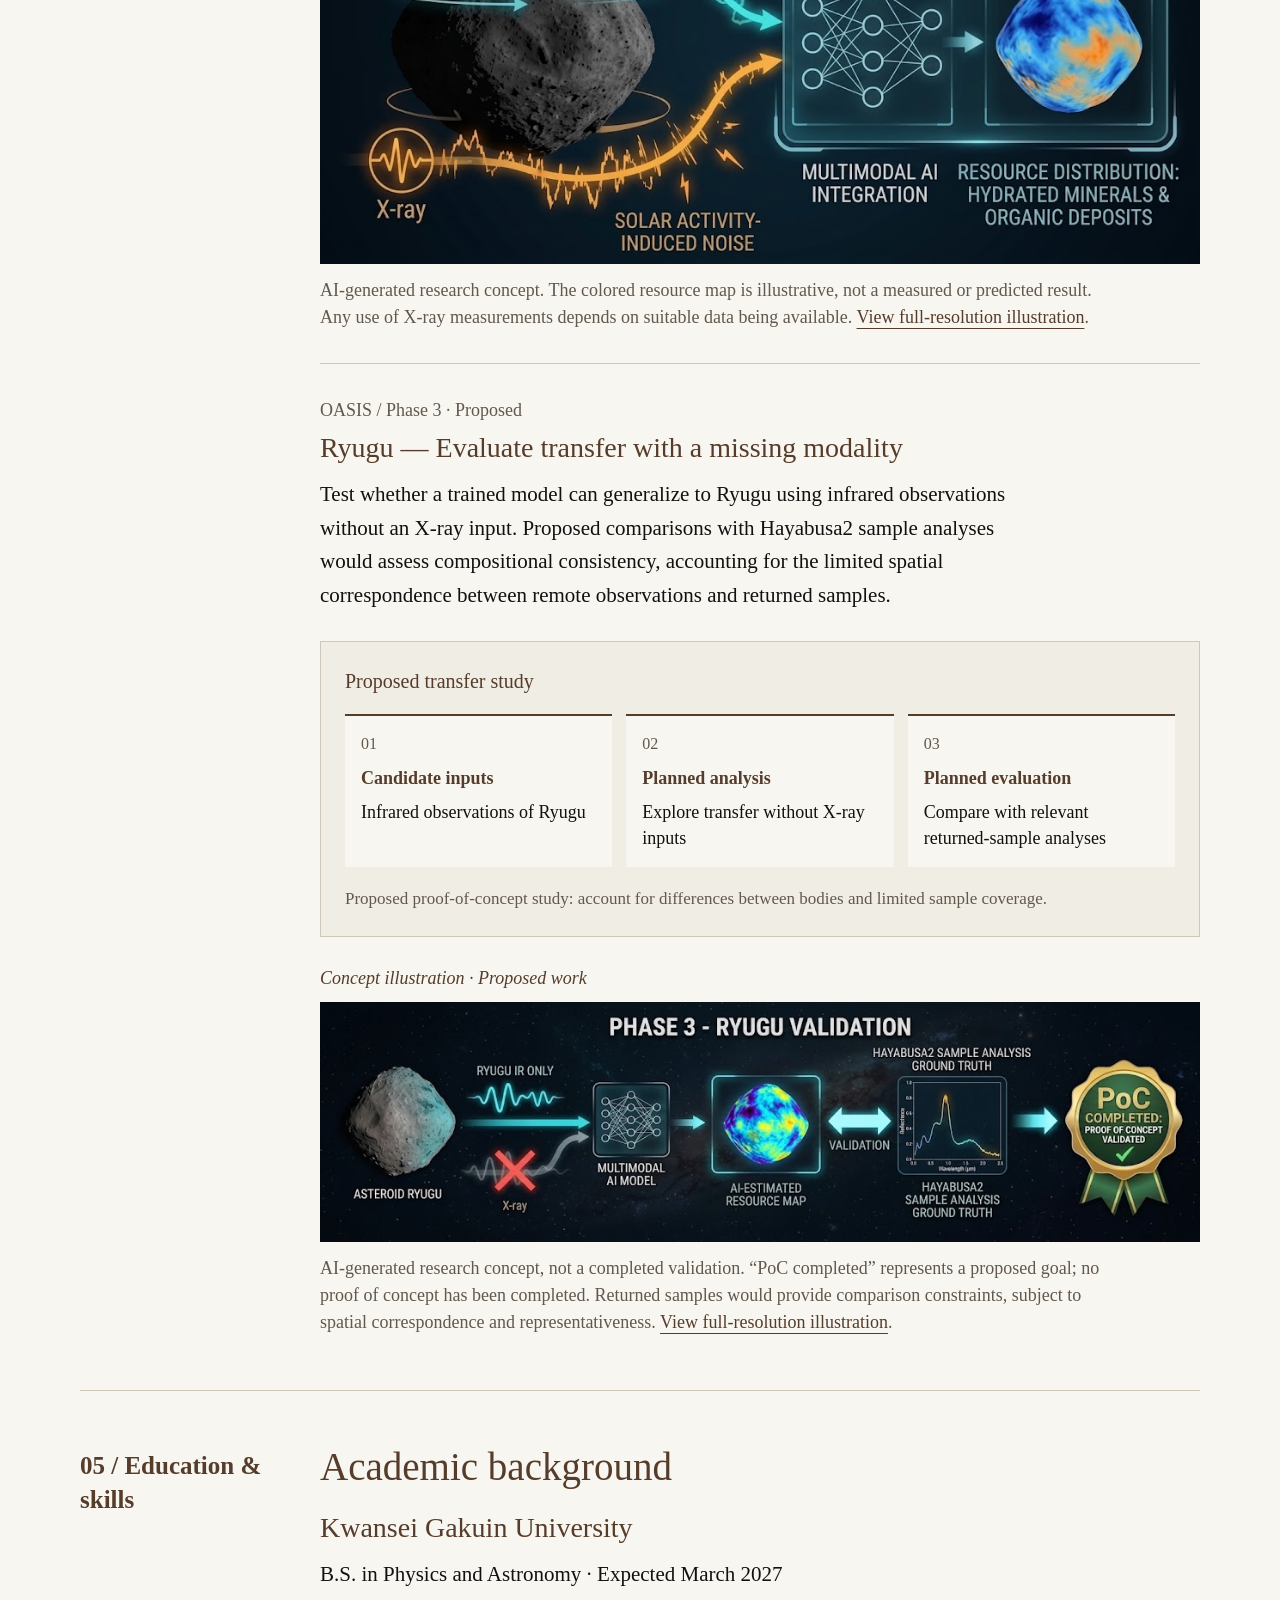
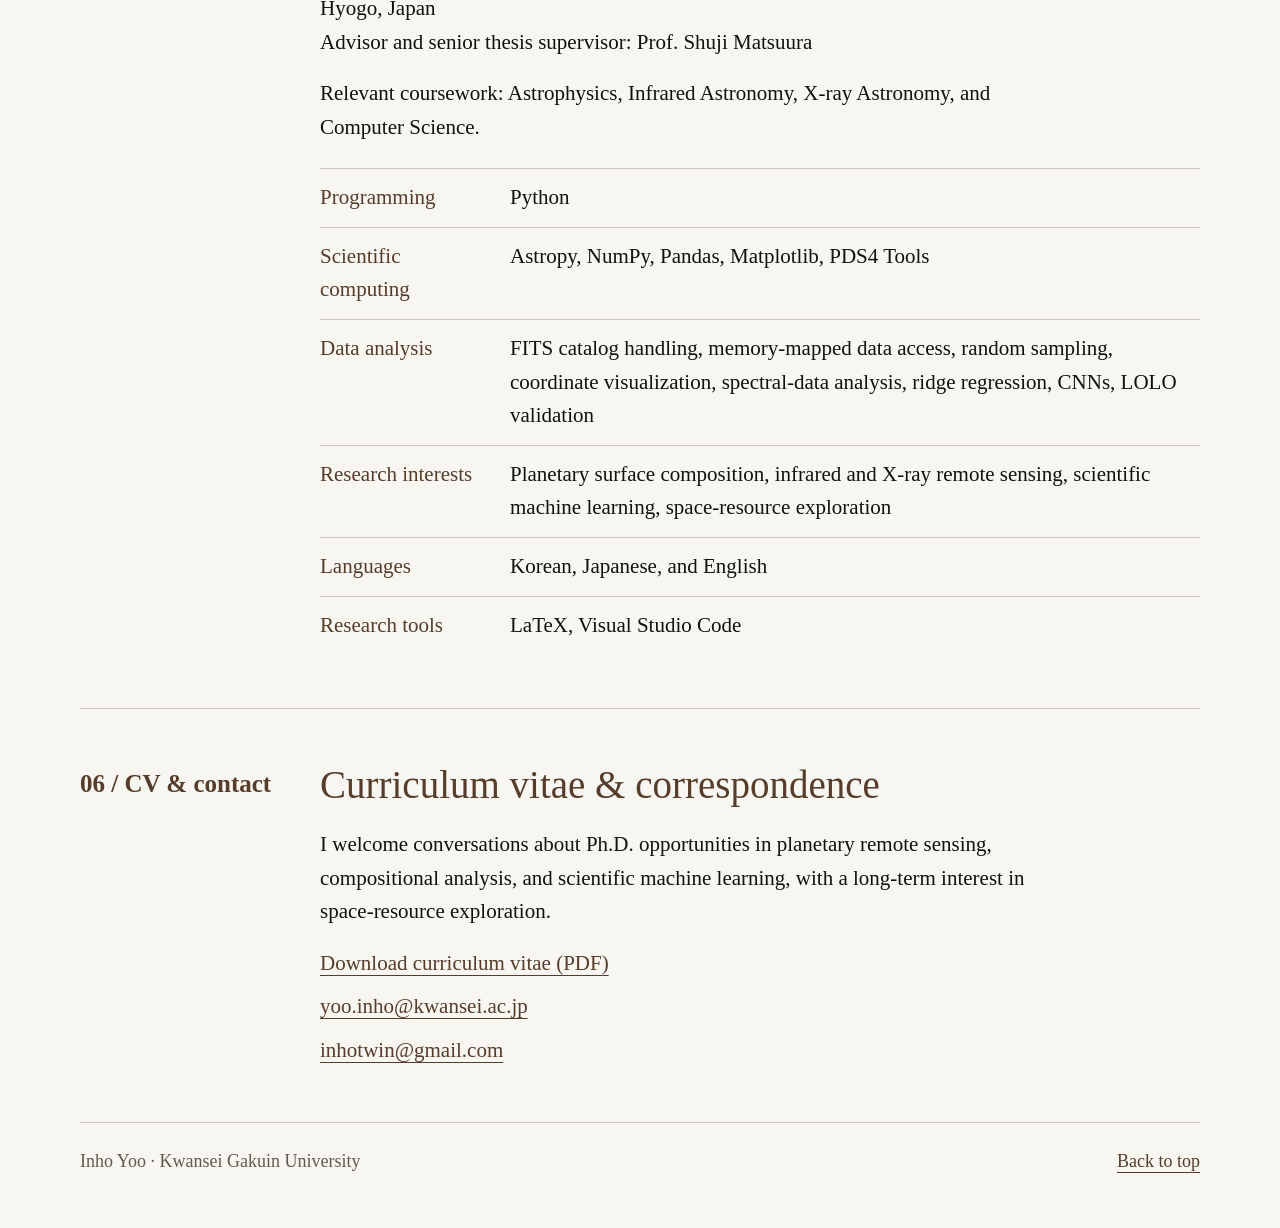
==== commit 432481d9: "Fix portfolio contact email" ====
--- a/index.html
+++ b/index.html
@@ -195,7 +195,7 @@
 <div class="section-body">
 <h2 id="contact-title">Curriculum vitae &amp; correspondence</h2>
 <p>I welcome conversations about Ph.D. opportunities in planetary remote sensing, compositional analysis, and scientific machine learning, with a long-term interest in space-resource exploration.</p>
-<div class="contact-links"><a href="assets/inho-yoo-cv.pdf">Download curriculum vitae (PDF)</a><a href="mailto:yoo.inho@kwansei.ac.jp">yoo.inho@kwansei.ac.jp</a><a href="mailto:inhowtin@gmail.com">inhowtin@gmail.com</a>
+<div class="contact-links"><a href="assets/inho-yoo-cv.pdf">Download curriculum vitae (PDF)</a><a href="mailto:yoo.inho@kwansei.ac.jp">yoo.inho@kwansei.ac.jp</a><a href="mailto:inhotwin@gmail.com">inhotwin@gmail.com</a>
 </div>
 </div>
 </section>
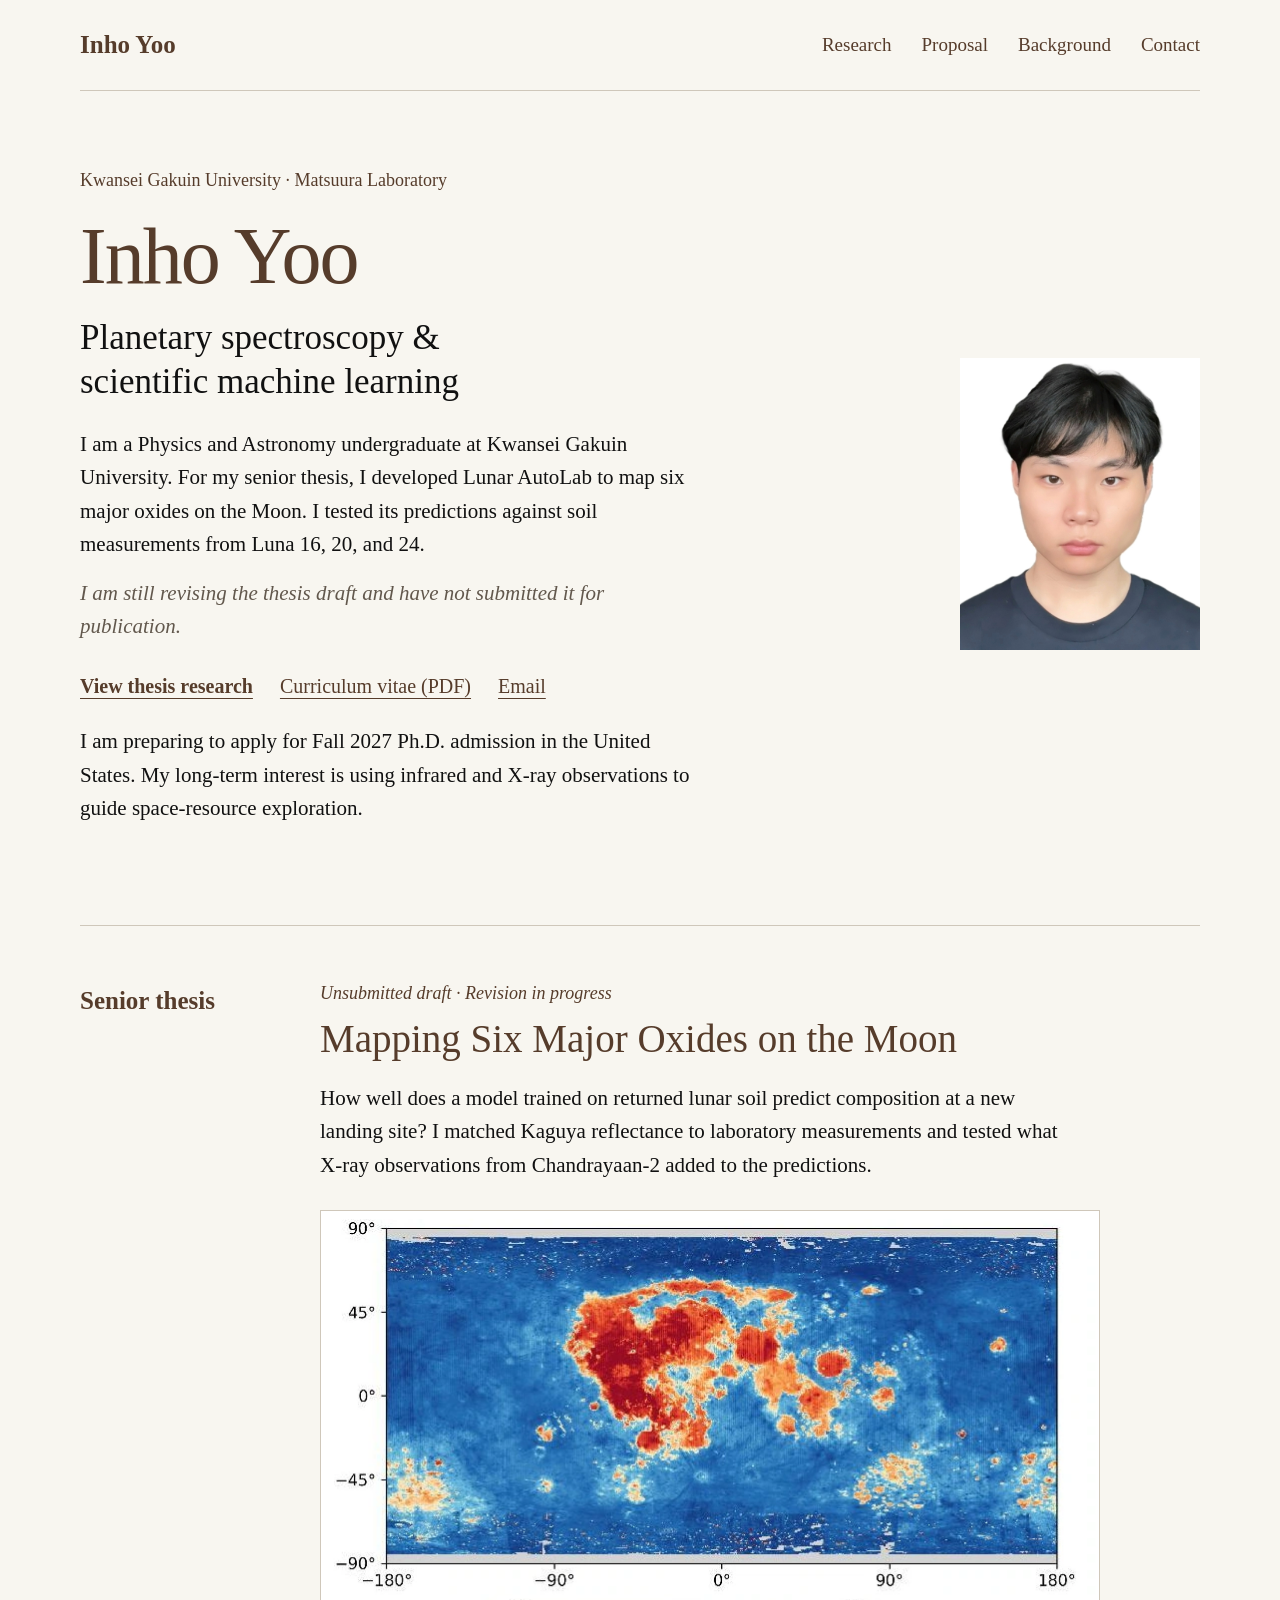
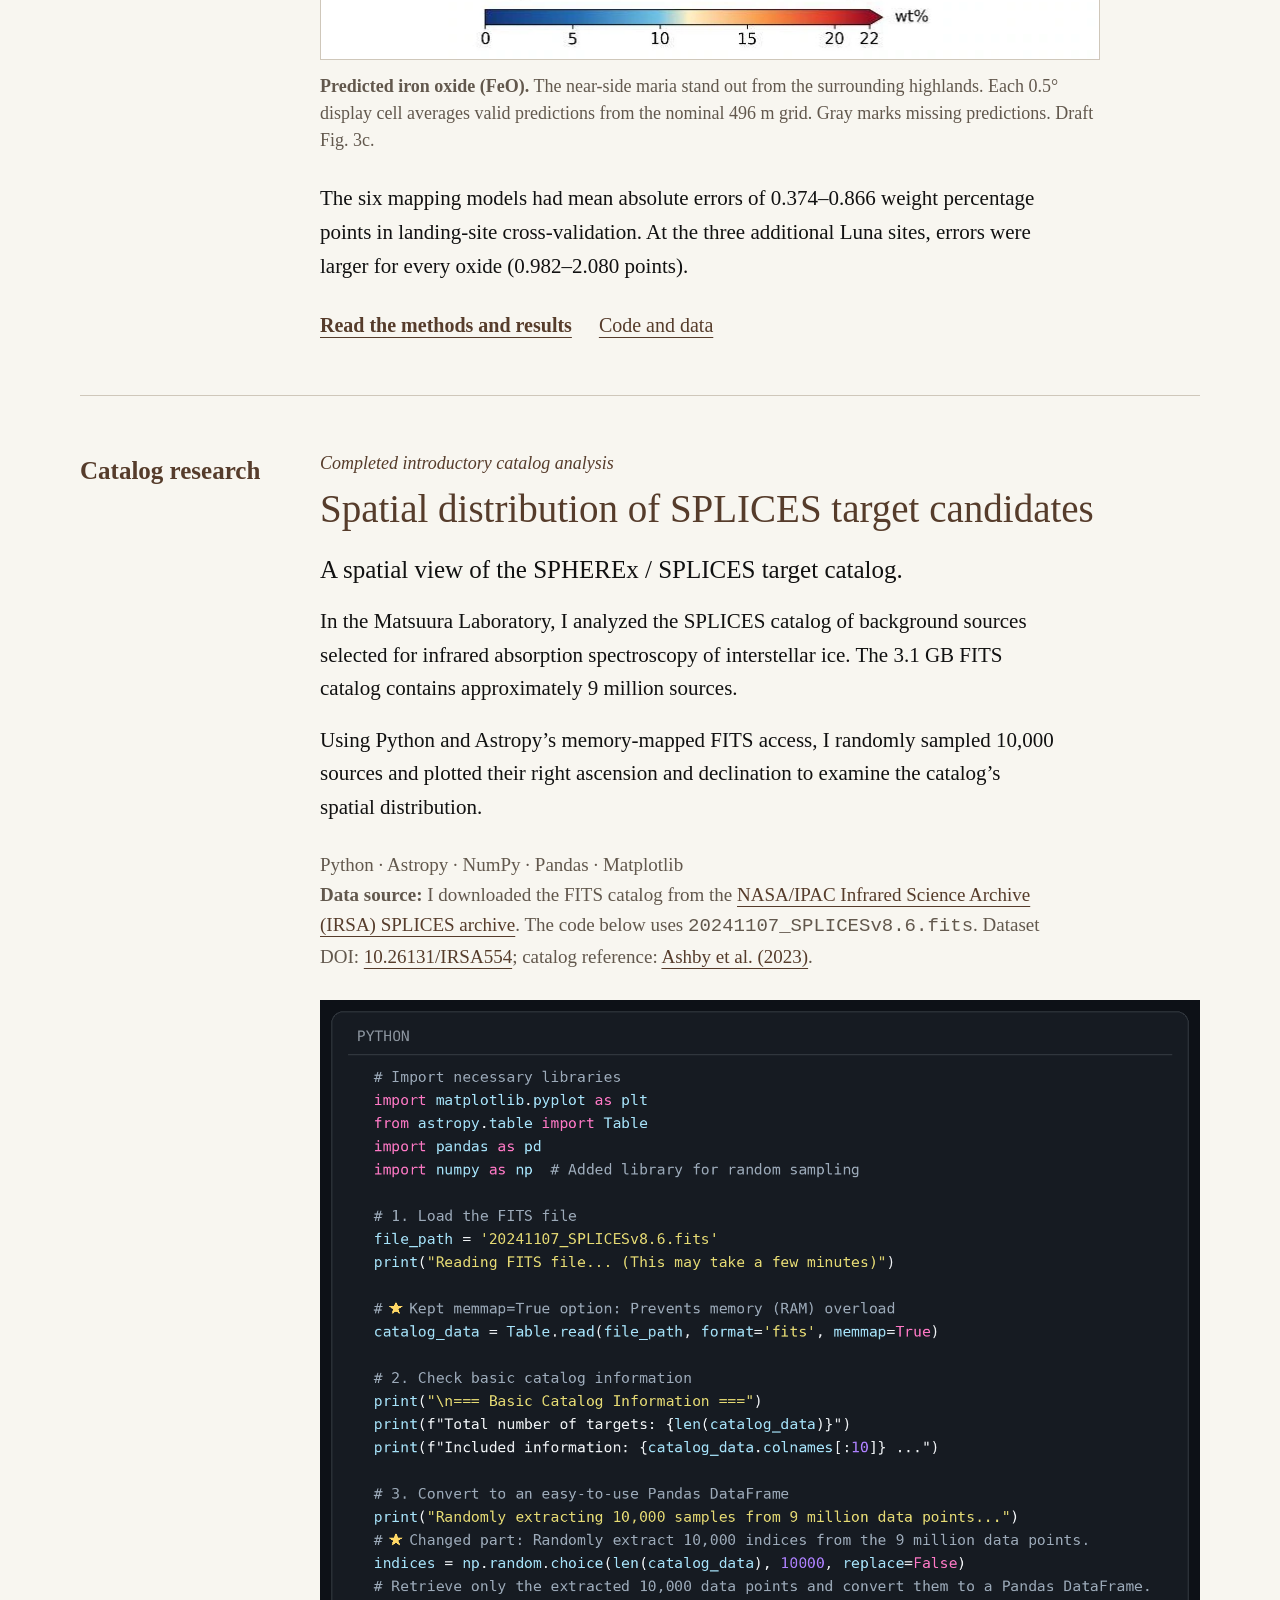
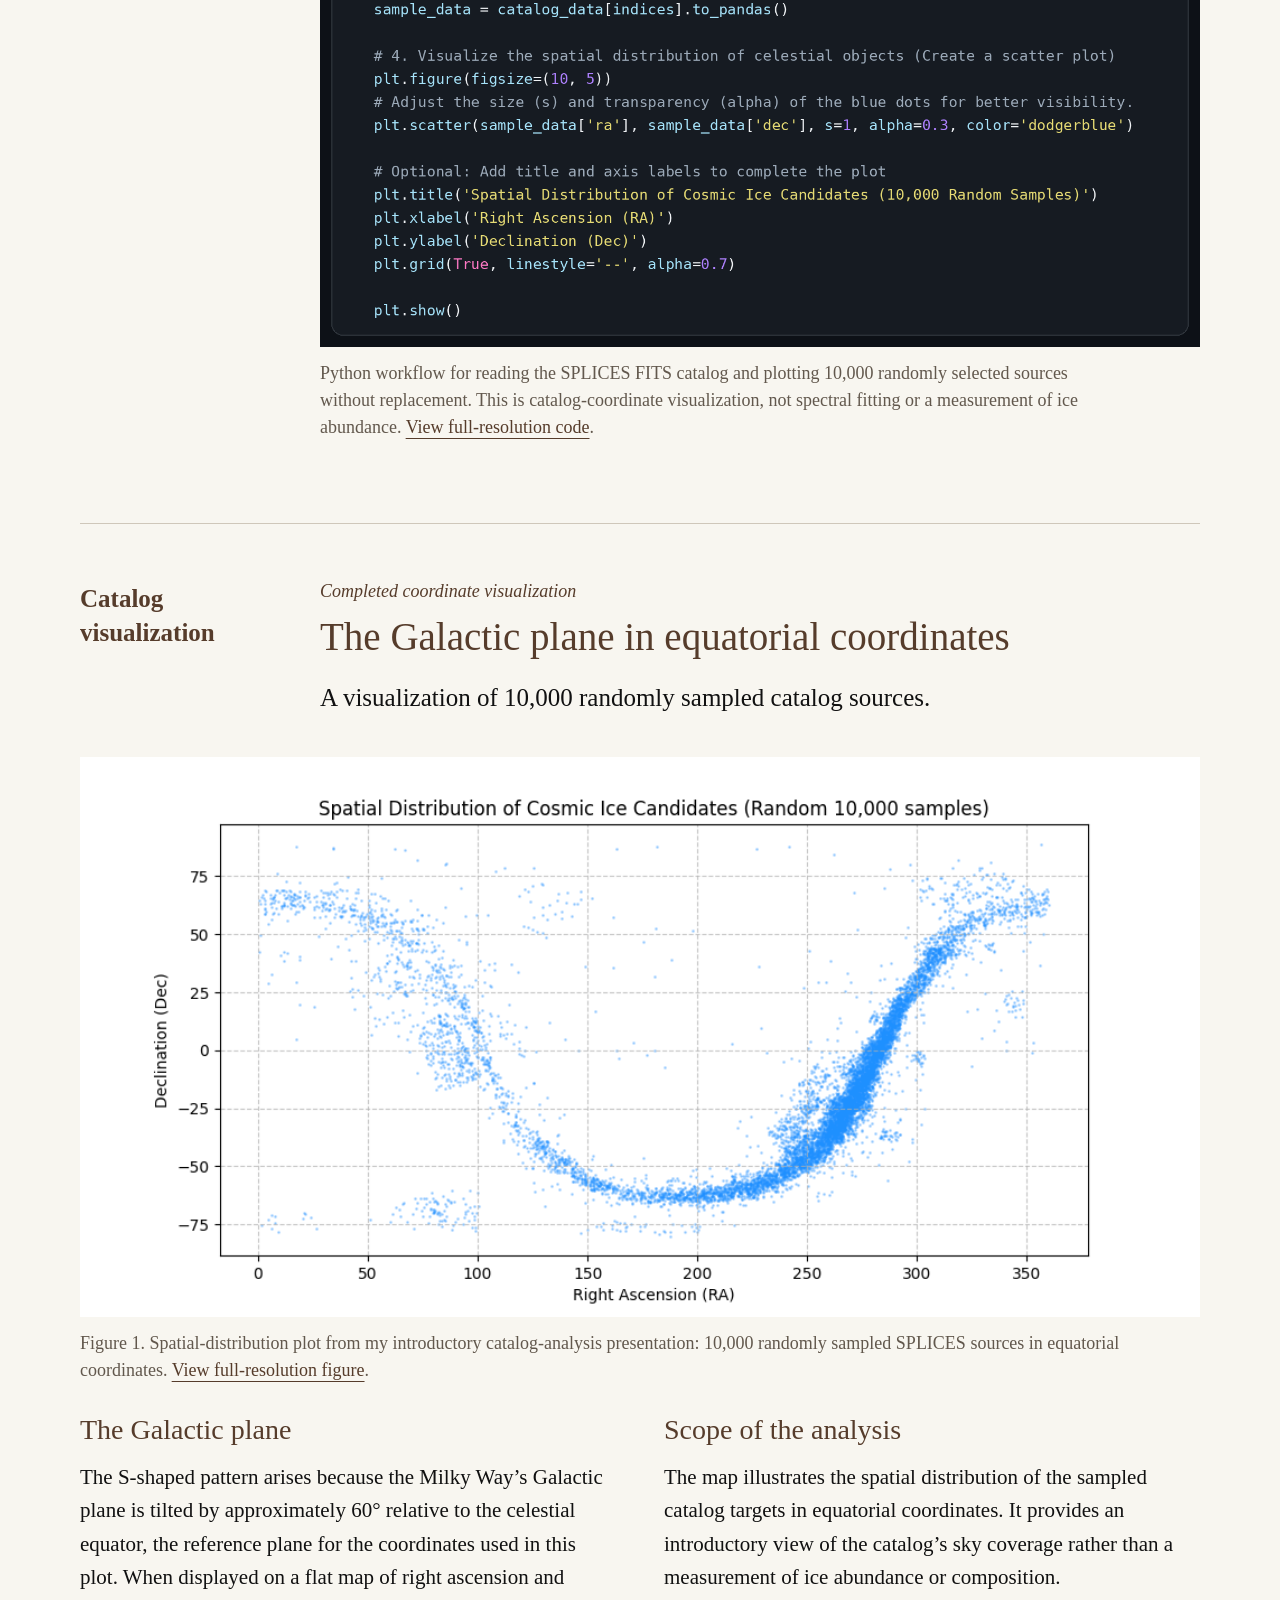
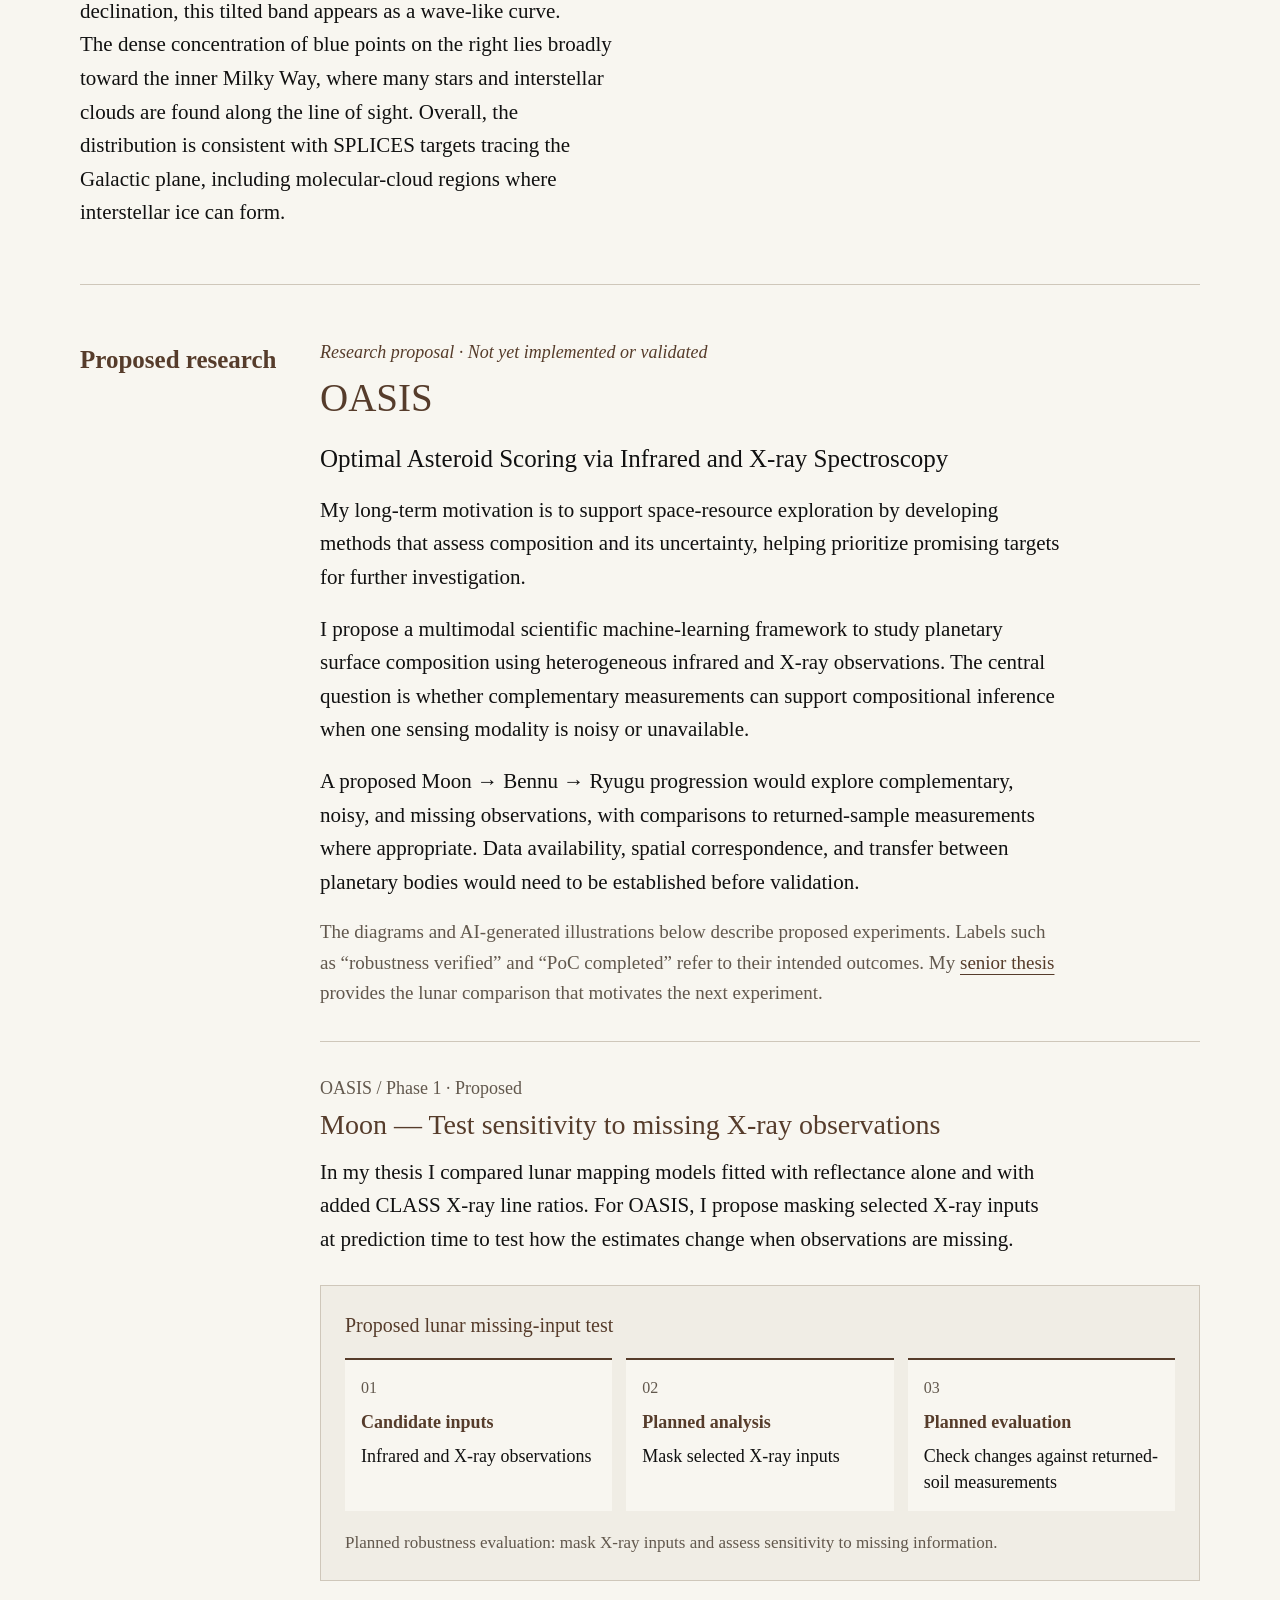
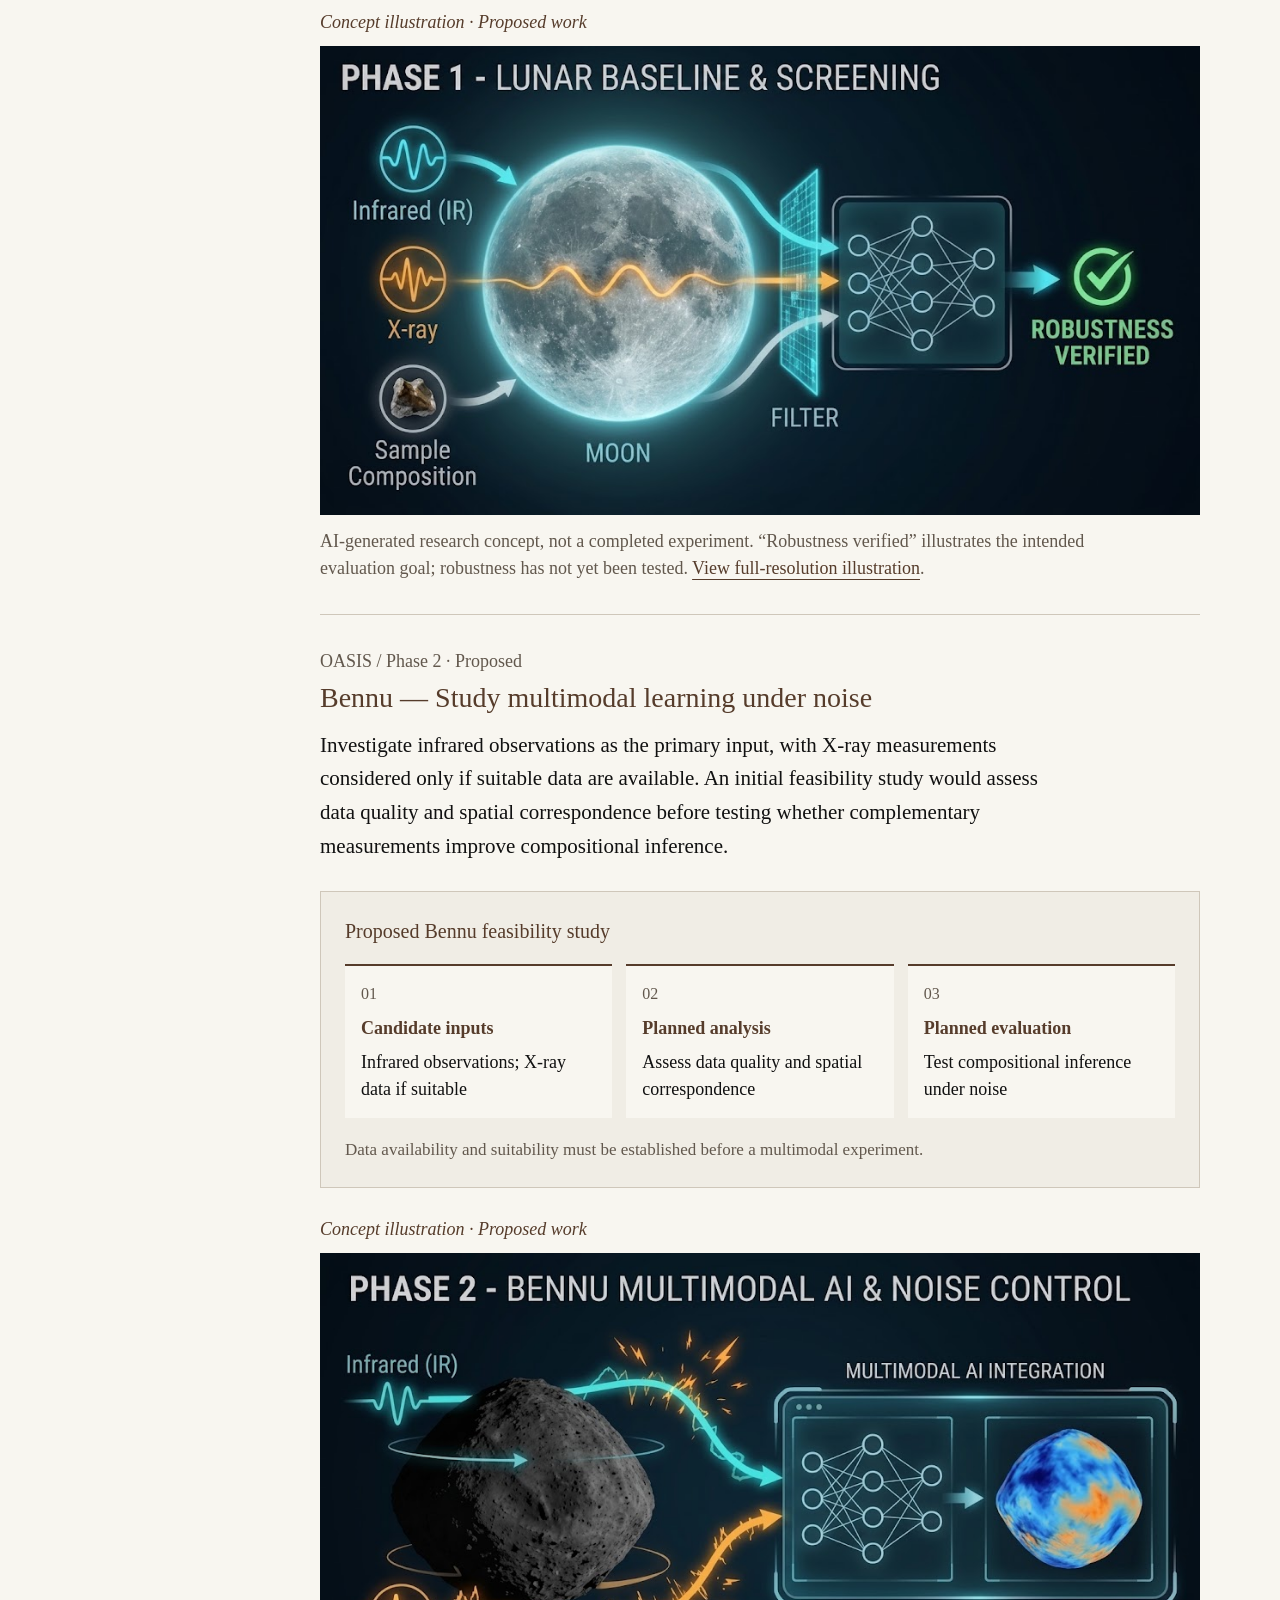
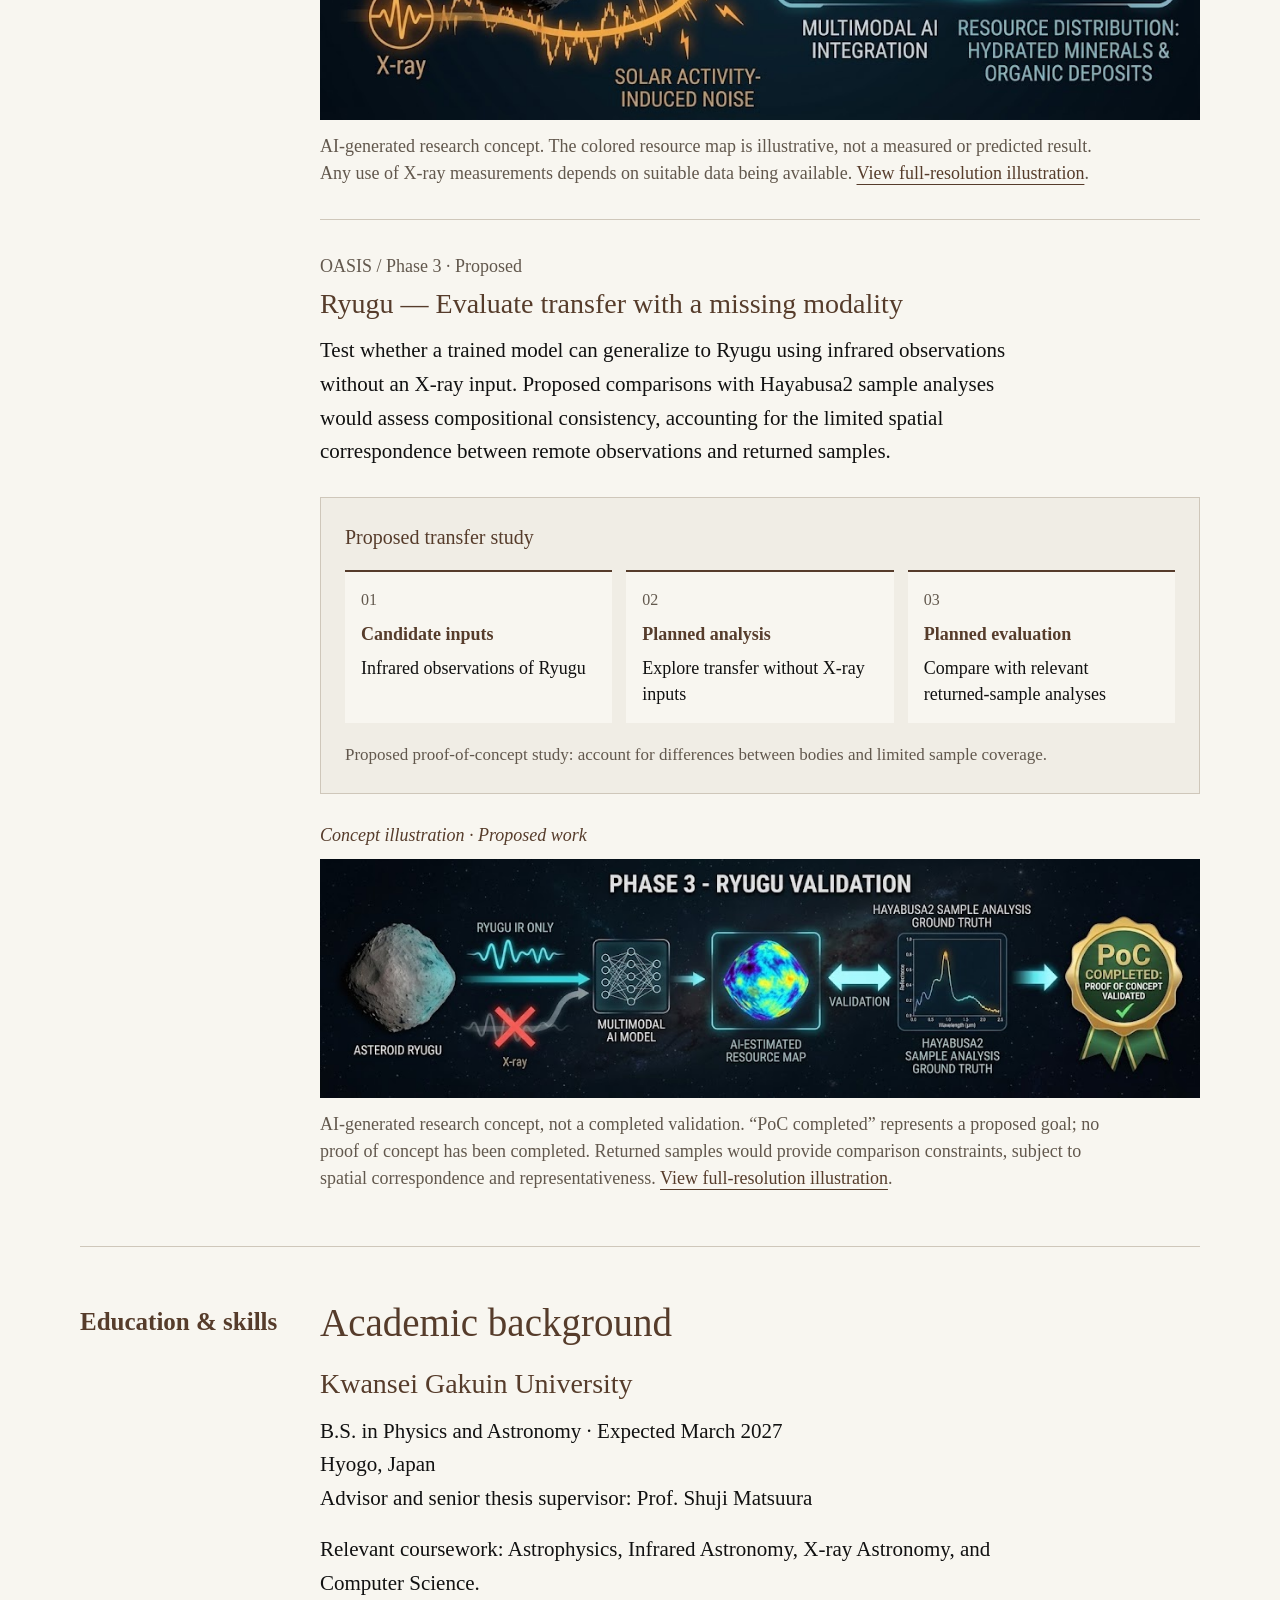
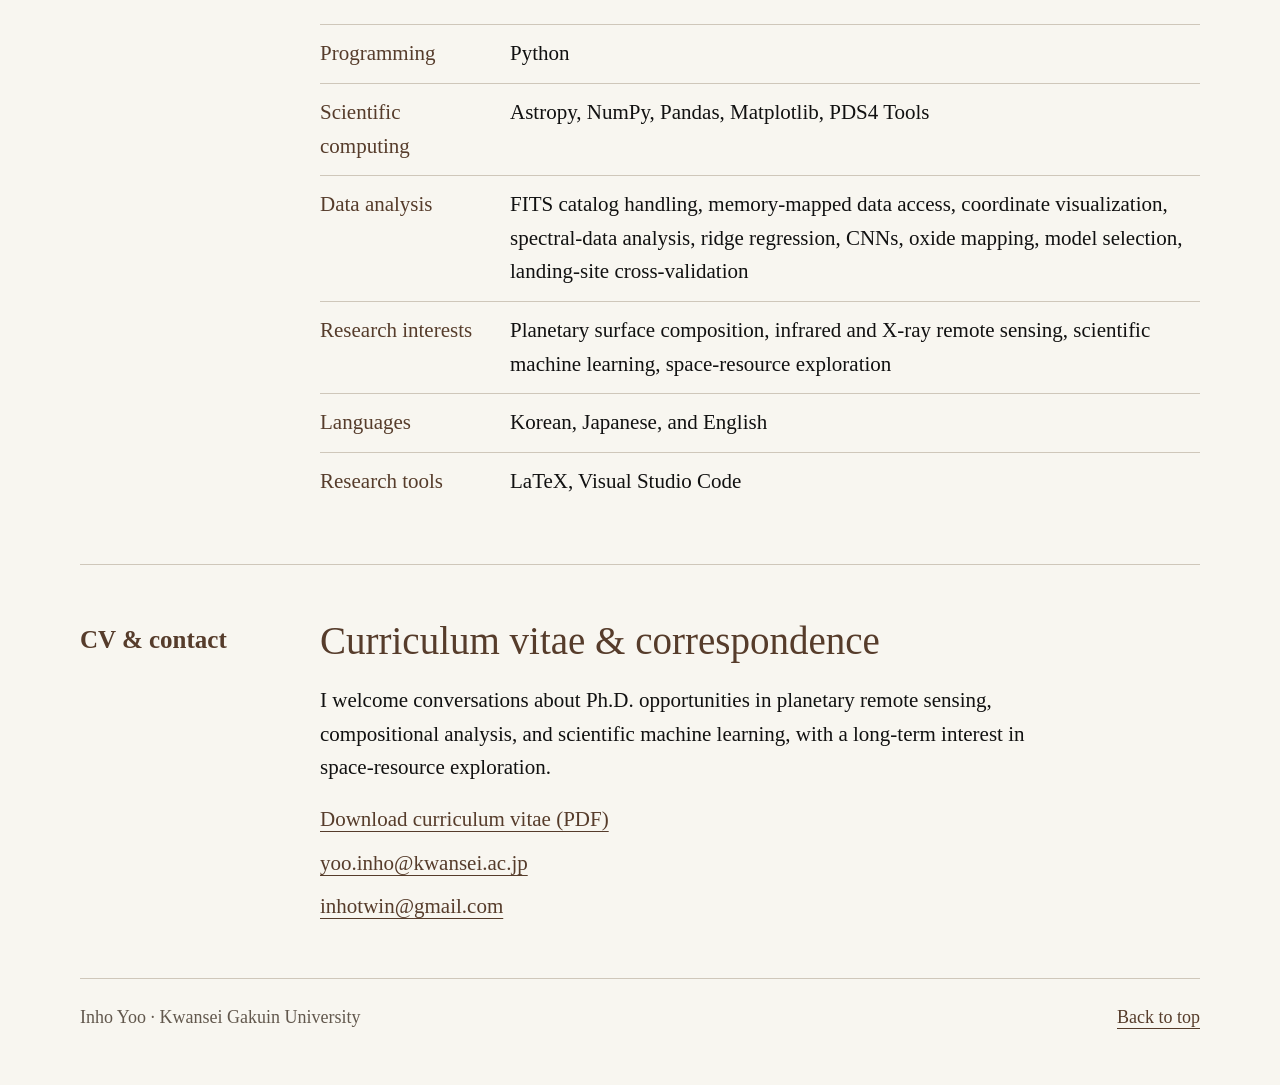
==== commit 08b1411b: "Feature the lunar oxide thesis and identify the unsubmitted draft" ====
--- a/index.html
+++ b/index.html
@@ -3,7 +3,7 @@
 <head>
   <meta charset="utf-8">
   <meta name="viewport" content="width=device-width, initial-scale=1">
-  <meta name="description" content="Inho Yoo, Physics and Astronomy undergraduate at Kwansei Gakuin University. Planetary remote sensing, ongoing lunar surface composition research, and scientific machine learning for future space-resource exploration.">
+  <meta name="description" content="Inho Yoo, Physics and Astronomy undergraduate at Kwansei Gakuin University. Lunar AutoLab, predicted lunar oxide abundances, landing-site validation, and an unsubmitted senior thesis draft under active revision.">
   <title>Inho Yoo | Planetary Science &amp; Spectroscopy</title>
   <link rel="stylesheet" href="styles.css">
 </head>
@@ -19,15 +19,29 @@
       <p class="eyebrow">Kwansei Gakuin University · Matsuura Laboratory</p>
       <h1 id="name">Inho Yoo</h1>
       <p class="identity">Planetary spectroscopy &amp;<br>scientific machine learning</p>
-      <p class="intro">I am a Physics and Astronomy undergraduate at Kwansei Gakuin University interested in planetary composition, remote sensing, and scientific machine learning. My long-term goal is to develop computational tools that combine infrared and X-ray observations to identify promising targets for future space-resource exploration.</p>
-      <p class="intro">My ongoing senior thesis focuses on <a href="#next">Lunar Surface Composition Inference</a>. I am preparing to apply for Fall 2027 Ph.D. admission in the United States.</p>
-      <div class="links"><a href="#research">Research</a><a href="assets/inho-yoo-cv.pdf">Curriculum vitae (PDF)</a><a href="mailto:yoo.inho@kwansei.ac.jp">Email</a>
-</div>
+      <p class="intro">I am a Physics and Astronomy undergraduate at Kwansei Gakuin University. For my senior thesis, I developed Lunar AutoLab to map six major oxides on the Moon. I tested its predictions against soil measurements from Luna 16, 20, and 24.</p>
+      <p class="intro draft-line">I am still revising the thesis draft and have not submitted it for publication.</p>
+      <div class="links"><a class="study-link" href="research/lunar-oxides/">View thesis research</a><a href="assets/inho-yoo-cv.pdf">Curriculum vitae (PDF)</a><a href="mailto:yoo.inho@kwansei.ac.jp">Email</a></div>
+      <p class="intro study-outlook">I am preparing to apply for Fall 2027 Ph.D. admission in the United States. My long-term interest is using infrared and X-ray observations to guide space-resource exploration.</p>
     </div>
     <img class="portrait" src="assets/inho-yoo.jpg" width="822" height="1000" alt="Portrait of Inho Yoo">
   </section>
-  <section id="research" class="section" aria-labelledby="research-title">
-    <div class="section-label">01 / Research experience</div>
+  <section id="research" class="section research-feature" aria-labelledby="next-title">
+    <div class="section-label">Senior thesis</div>
+    <div class="section-body" id="next">
+      <p class="status">Unsubmitted draft · Revision in progress</p>
+      <h2 id="next-title">Mapping Six Major Oxides on the Moon</h2>
+      <p>How well does a model trained on returned lunar soil predict composition at a new landing site? I matched Kaguya reflectance to laboratory measurements and tested what X-ray observations from Chandrayaan-2 added to the predictions.</p>
+      <figure class="featured-map">
+        <a href="assets/lunar-oxides/feo-global.webp" aria-label="Enlarge the predicted lunar FeO map"><img src="assets/lunar-oxides/feo-global.webp" width="780" height="449" loading="lazy" alt="Global map of predicted FeO in weight percent. Oceanus Procellarum and Mare Imbrium show higher FeO than the surrounding highlands."></a>
+        <figcaption><strong>Predicted iron oxide (FeO).</strong> The near-side maria stand out from the surrounding highlands. Each 0.5° display cell averages valid predictions from the nominal 496 m grid. Gray marks missing predictions. Draft Fig. 3c.</figcaption>
+      </figure>
+      <p>The six mapping models had mean absolute errors of 0.374–0.866 weight percentage points in landing-site cross-validation. At the three additional Luna sites, errors were larger for every oxide (0.982–2.080 points).</p>
+      <div class="links"><a class="study-link" href="research/lunar-oxides/">Read the methods and results</a><a href="research/lunar-oxides/#materials">Code and data</a></div>
+    </div>
+  </section>
+  <section id="splices" class="section" aria-labelledby="research-title">
+    <div class="section-label">Catalog research</div>
     <div class="section-body">
       <p class="status">Completed introductory catalog analysis</p>
       <h2 id="research-title">Spatial distribution of SPLICES target candidates</h2>
@@ -44,7 +58,7 @@
   </section>
   <section id="result" class="section result" aria-labelledby="result-title">
     <div class="result-heading">
-<div class="section-label">02 / Catalog analysis &amp; visualization</div>
+<div class="section-label">Catalog visualization</div>
 <div>
 <p class="status">Completed coordinate visualization</p>
 <h2 id="result-title">The Galactic plane in equatorial coordinates</h2>
@@ -68,26 +82,8 @@
 </div>
 </div>
   </section>
-  <section id="next" class="section" aria-labelledby="next-title">
-    <div class="section-label">03 / Current senior thesis</div>
-    <div class="section-body">
-<p class="status">Ongoing research</p>
-<h2 id="next-title">Lunar Surface Composition Inference</h2>
-<p>I use Kaguya MI’s lunar surface visible and near-infrared reflectance data and chemical analysis results from lunar samples collected during Apollo and Chinese Chang’e-5/6 missions.</p>
-<h3>Models and validation</h3>
-<p>I trained ridge regression and convolutional neural networks (CNNs) to predict FeO and TiO₂ abundances, and conducted regression experiments for six major lunar oxides: SiO₂, Al₂O₃, FeO, MgO, CaO, and TiO₂.</p>
-<p>I applied leave-one-landing-site-out (LOLO) validation by excluding data from one landing site during training and then predicting the composition of that site.</p>
-<h3>Results and limitations</h3>
-<p>I found promising results for FeO and Al₂O₃ compared with a baseline that predicts the mean abundance. I did not find the same level of improvement for MgO, and performance varied by landing site.</p>
-<p>I identified spatial correspondence between sample collection locations and orbital observation areas as a key limitation when using sample chemistry as ground-truth values.</p>
-<h3>Further investigation</h3>
-<p>I investigated laboratory spectra and chemical analysis data from terrestrial samples. Reliable matching of spectra and composition values from the same samples still needs validation.</p>
-<p>I analyzed Chandrayaan-2 CLASS and XSM observations and worked on linking them with Kaguya MI data. I have not yet verified whether adding X-ray data improves composition prediction performance.</p>
-<p class="method">Python · Spectral-data analysis · Ridge regression · CNNs · LOLO validation</p>
-</div>
-  </section>
   <section id="oasis" class="section" aria-labelledby="oasis-title">
-    <div class="section-label">04 / Proposed research</div>
+    <div class="section-label">Proposed research</div>
     <div class="section-body">
 <p class="status">Research proposal · Not yet implemented or validated</p>
 <h2 id="oasis-title">OASIS</h2>
@@ -95,17 +91,17 @@
 <p>My long-term motivation is to support space-resource exploration by developing methods that assess composition and its uncertainty, helping prioritize promising targets for further investigation.</p>
 <p>I propose a multimodal scientific machine-learning framework to study planetary surface composition using heterogeneous infrared and X-ray observations. The central question is whether complementary measurements can support compositional inference when one sensing modality is noisy or unavailable.</p>
 <p>A proposed Moon → Bennu → Ryugu progression would explore complementary, noisy, and missing observations, with comparisons to returned-sample measurements where appropriate. Data availability, spatial correspondence, and transfer between planetary bodies would need to be established before validation.</p>
-<p class="note">The diagrams and AI-generated concept illustrations below outline proposed studies. Labels such as “robustness verified” and “PoC completed” in the original illustrations describe intended outcomes, not completed results. These proposed OASIS studies do not present a validated multimodal composition map or a completed proof of concept. My ongoing lunar thesis is described <a href="#next">above</a>.</p>
+<p class="note">The diagrams and AI-generated illustrations below describe proposed experiments. Labels such as “robustness verified” and “PoC completed” refer to their intended outcomes. My <a href="research/lunar-oxides/">senior thesis</a> provides the lunar comparison that motivates the next experiment.</p>
       <article class="phase">
 <p class="phase-number">OASIS / Phase 1 · Proposed</p>
-<h3>Moon — Establish a baseline</h3>
-<p>Explore a baseline model combining lunar infrared observations, X-ray measurements, and sample composition. Deliberately masking X-ray inputs would test sensitivity to missing information and define a screening procedure for later experiments.</p>
+<h3>Moon — Test sensitivity to missing X-ray observations</h3>
+<p>In my thesis I compared lunar mapping models fitted with reflectance alone and with added CLASS X-ray line ratios. For OASIS, I propose masking selected X-ray inputs at prediction time to test how the estimates change when observations are missing.</p>
 <figure class="concept-diagram" aria-labelledby="concept-moon">
-<figcaption id="concept-moon">Proposed lunar baseline</figcaption>
+<figcaption id="concept-moon">Proposed lunar missing-input test</figcaption>
 <ol class="concept-steps">
 <li><strong>Candidate inputs</strong><span>Infrared and X-ray observations</span></li>
-<li><strong>Planned analysis</strong><span>Assess alignment and model feasibility</span></li>
-<li><strong>Planned evaluation</strong><span>Compare with relevant sample measurements</span></li>
+<li><strong>Planned analysis</strong><span>Mask selected X-ray inputs</span></li>
+<li><strong>Planned evaluation</strong><span>Check changes against returned-soil measurements</span></li>
 </ol>
 <p class="concept-note">Planned robustness evaluation: mask X-ray inputs and assess sensitivity to missing information.</p>
 </figure>
@@ -156,7 +152,7 @@
     </div>
   </section>
   <section id="background" class="section" aria-labelledby="background-title">
-<div class="section-label">05 / Education &amp; skills</div>
+<div class="section-label">Education &amp; skills</div>
 <div class="section-body">
 <h2 id="background-title">Academic background</h2>
 <h3>Kwansei Gakuin University</h3>
@@ -173,7 +169,7 @@
 </div>
 <div>
 <dt>Data analysis</dt>
-<dd>FITS catalog handling, memory-mapped data access, random sampling, coordinate visualization, spectral-data analysis, ridge regression, CNNs, LOLO validation</dd>
+<dd>FITS catalog handling, memory-mapped data access, coordinate visualization, spectral-data analysis, ridge regression, CNNs, oxide mapping, model selection, landing-site cross-validation</dd>
 </div>
 <div>
 <dt>Research interests</dt>
@@ -191,7 +187,7 @@
 </div>
 </section>
   <section id="contact" class="section" aria-labelledby="contact-title">
-<div class="section-label">06 / CV &amp; contact</div>
+<div class="section-label">CV &amp; contact</div>
 <div class="section-body">
 <h2 id="contact-title">Curriculum vitae &amp; correspondence</h2>
 <p>I welcome conversations about Ph.D. opportunities in planetary remote sensing, compositional analysis, and scientific machine learning, with a long-term interest in space-resource exploration.</p>
--- a/styles.css
+++ b/styles.css
@@ -439,3 +439,123 @@
   .concept-diagram { padding:18px; }
   .concept-steps { grid-template-columns:1fr; }
 }
+
+/* Senior thesis and linked research page. */
+.links { align-items: baseline; }
+.study-link { font-weight: bold; }
+.draft-line, .byline { color: var(--muted); }
+.draft-line { font-style: italic; }
+.featured-map { max-width: 780px; }
+.research-feature figure img, .study-page figure img { border: 1px solid var(--line); background: white; }
+.study-heading { padding-block: clamp(38px, 6vw, 82px) 36px; }
+.study-heading h1 {
+  max-width: 1000px;
+  font-size: clamp(38px, 5.4vw, 68px);
+  line-height: 1.07;
+  letter-spacing: -0.025em;
+  margin-bottom: 18px;
+}
+.study-heading .lead { max-width: 810px; margin-bottom: 26px; }
+.byline { font-size: 19px; margin-bottom: 24px; }
+.draft-note {
+  max-width: 800px;
+  padding: 12px 17px;
+  margin: 0 0 22px;
+  border-left: 3px solid var(--brown);
+  background: #efeae0;
+  line-height: 1.45;
+  font-size: 19px;
+}
+.draft-note strong { display: block; color: var(--brown); }
+.study-nav { gap: 8px 24px; font-size: 18px; }
+.study-nav a { text-decoration: underline; }
+.study-page .section { grid-template-columns: 186px minmax(0, 1fr); }
+.study-page .section-body > p, .study-page h2 { max-width: 775px; }
+.study-page h3 { margin-top: 30px; }
+.study-page .figure-source { color: var(--muted); font-size: 18px; }
+.study-page .section-body > :last-child { margin-bottom: 0; }
+.table-wrap { margin: 24px 0; }
+.study-table {
+  width: min(100%, 650px);
+  border-collapse: collapse;
+  font-size: 20px;
+  font-variant-numeric: tabular-nums lining-nums;
+}
+.study-table caption { caption-side: top; text-align: left; font-size: 17px; line-height: 1.4; color: var(--muted); padding-bottom: 10px; }
+.study-table th, .study-table td { padding: 9px 15px; text-align: right; line-height: 1.3; border-bottom: 1px solid var(--line); }
+.study-table th:first-child { text-align: left; }
+.study-table thead { color: var(--brown); background: #ede8dd; }
+.study-table th small { font-weight: normal; font-size: 0.82em; }
+.study-table tbody th { font-weight: normal; }
+.figure-disclosure { margin: 22px 0; padding: 12px 0; border-block: 1px solid var(--line); }
+.figure-disclosure summary { cursor: pointer; color: var(--brown); }
+.figure-disclosure figure { max-width: 720px; margin: 18px 0 4px; }
+.study-page figure > a, .featured-map > a { display: block; }
+summary:focus-visible { outline: 2px solid var(--brown); outline-offset: 3px; }
+.figure-pair, .candidate-example { display: grid; grid-template-columns: repeat(2, minmax(0, 1fr)); gap: 22px; align-items: start; margin: 24px 0; }
+.figure-pair figure, .candidate-example figure { margin: 0; }
+.candidate-example { grid-template-columns: minmax(0, 0.95fr) minmax(0, 1fr); }
+.candidate-example h3 { margin-top: 0; }
+.candidate-example p { line-height: 1.48; }
+.oxide-gallery { min-inline-size: 0; max-width: 780px; margin: 24px 0 10px; padding: 0; border: none; }
+.oxide-gallery legend { padding: 0; margin-bottom: 10px; font-size: 21px; font-weight: bold; color: var(--brown); }
+.oxide-gallery legend span { font-weight: normal; font-size: 18px; }
+.oxide-choice { position: absolute; width: 1px; height: 1px; overflow: hidden; clip-path: inset(50%); }
+.oxide-choice + label {
+  display: inline-block;
+  min-width: 62px;
+  padding: 6px 12px;
+  margin: 0 4px 7px 0;
+  text-align: center;
+  color: var(--brown);
+  border: 1px solid var(--line);
+  cursor: pointer;
+  font-size: 19px;
+  line-height: 1.35;
+}
+.oxide-choice:checked + label { color: white; background: var(--brown); border-color: var(--brown); }
+.oxide-choice:focus-visible + label { outline: 2px solid var(--brown); outline-offset: 3px; }
+.map-views figure { display: none; margin: 8px 0 0; }
+#map-sio2:checked ~ .map-views .view-sio2,
+#map-al2o3:checked ~ .map-views .view-al2o3,
+#map-feo:checked ~ .map-views .view-feo,
+#map-mgo:checked ~ .map-views .view-mgo,
+#map-cao:checked ~ .map-views .view-cao,
+#map-tio2:checked ~ .map-views .view-tio2 { display: block; }
+.map-key { color: var(--muted); font-size: 17px; line-height: 1.45; }
+.missing-key { display: inline-block; width: 0.8em; height: 0.8em; margin-right: 0.2em; background: #cecece; border: 1px solid #999; }
+.resource-list { list-style: none; margin: 0 0 22px; padding: 0; max-width: 760px; }
+.resource-list li { border-top: 1px solid var(--line); padding: 13px 0; }
+.resource-list li:last-child { border-bottom: 1px solid var(--line); }
+.resource-list span { display: block; margin-top: 3px; font-size: 18px; color: var(--muted); line-height: 1.45; }
+@media (max-width: 800px) {
+  .study-page .section { grid-template-columns: 1fr; }
+}
+@media (max-width: 600px) {
+  .figure-pair, .candidate-example { grid-template-columns: 1fr; }
+  .study-table { font-size: 17px; }
+  .study-table th, .study-table td { padding: 9px 6px; }
+  .study-nav { margin-top: 18px; gap: 8px 18px; }
+  .oxide-choice + label { min-width: 55px; min-height: 42px; padding: 8px 11px; }
+}
+@media (max-width: 540px) {
+  .hero { position: relative; display: block; }
+  .hero .eyebrow, .hero h1 { padding-right: 88px; }
+  .hero .portrait { position: absolute; top: 38px; right: 0; width: clamp(62px, 18vw, 84px); }
+  .hero h1 { font-size: clamp(47px, 14vw, 63px); }
+  .study-page .section-label { font-size: 19px; }
+  .study-page h2 { font-size: 31px; }
+  .study-heading { padding-bottom: 26px; }
+}
+@media print {
+  .study-heading { padding: 12px 0; }
+  .study-heading h1 { font-size: 28pt; }
+  .study-nav, .oxide-choice, .oxide-choice + label { display: none; }
+  .study-table { break-inside: avoid; }
+}
+
+.hero .study-outlook { margin-top: 23px; }
+.oxide-gallery legend span { display: inline-block; white-space: nowrap; }
+@media (max-width: 540px) {
+  .oxide-choice + label { width: calc((100% - 20px) / 3); min-width: 0; margin: 0 0 7px; }
+}
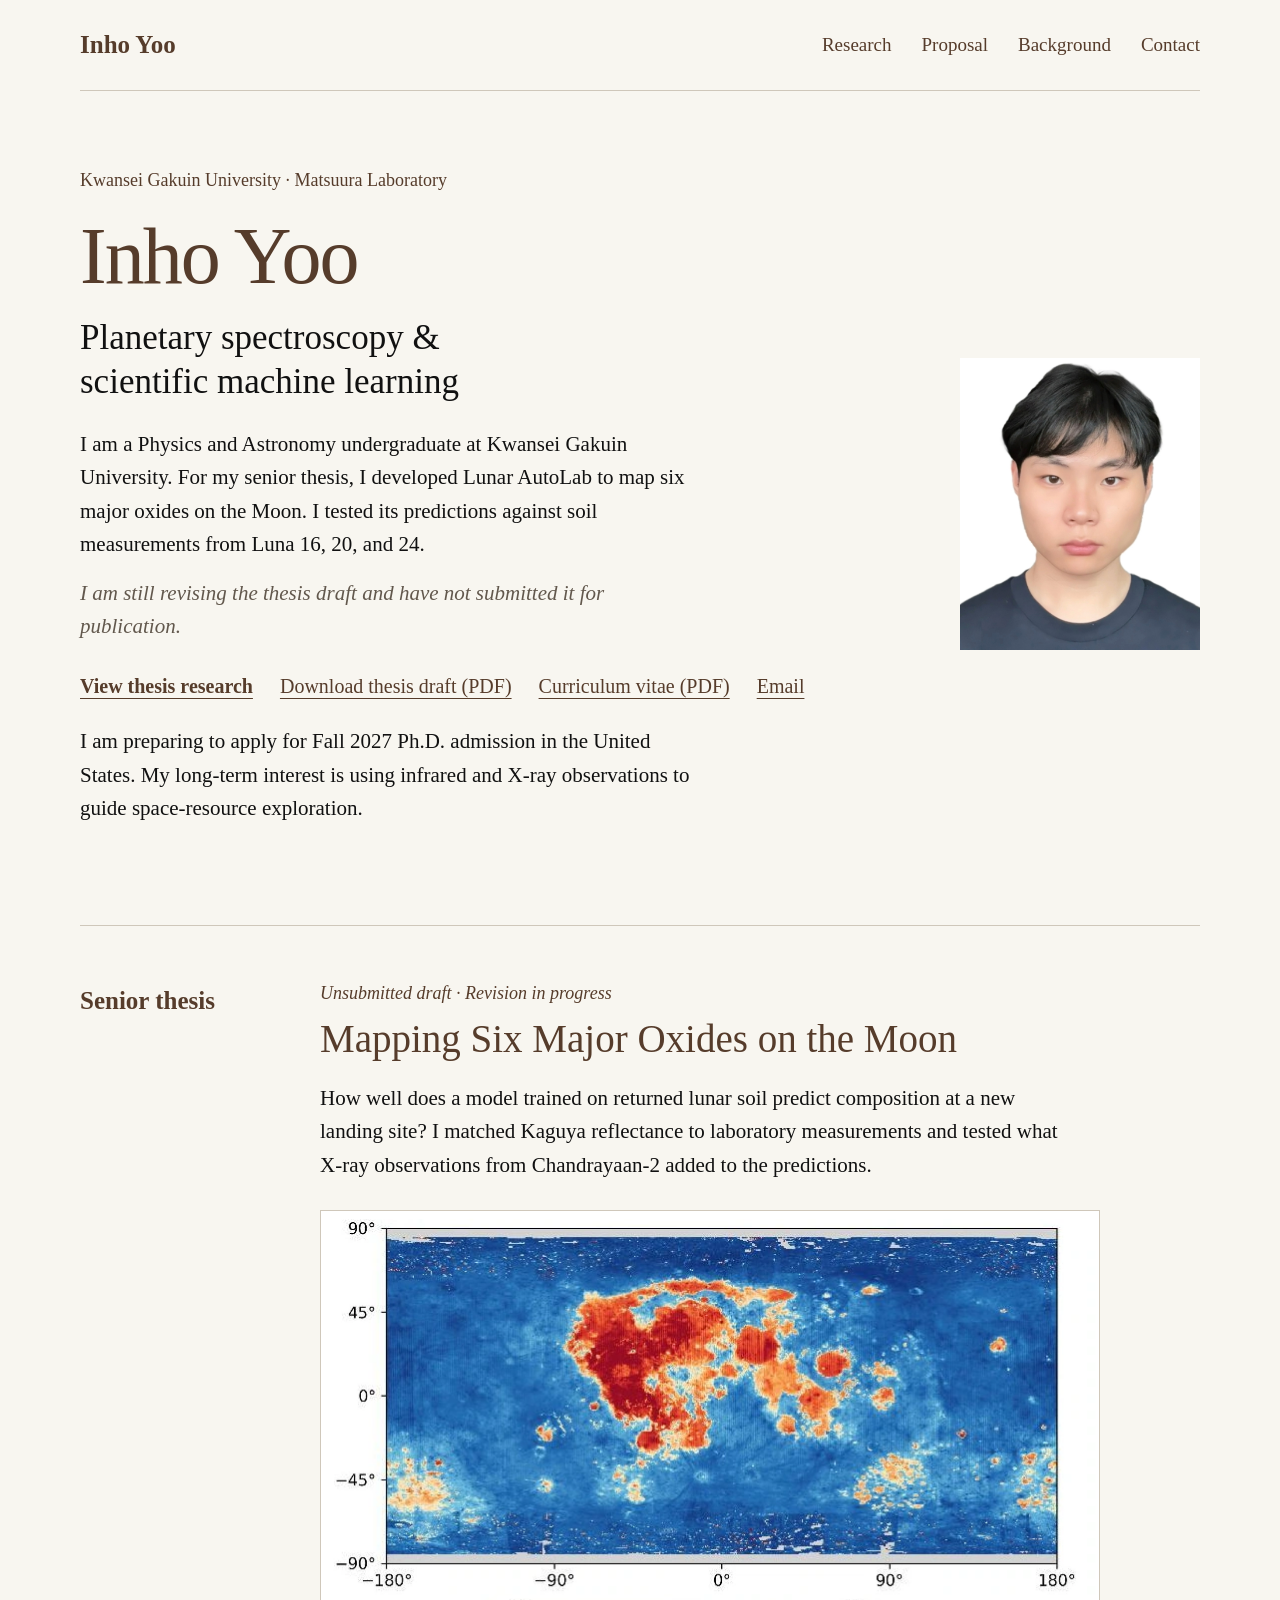
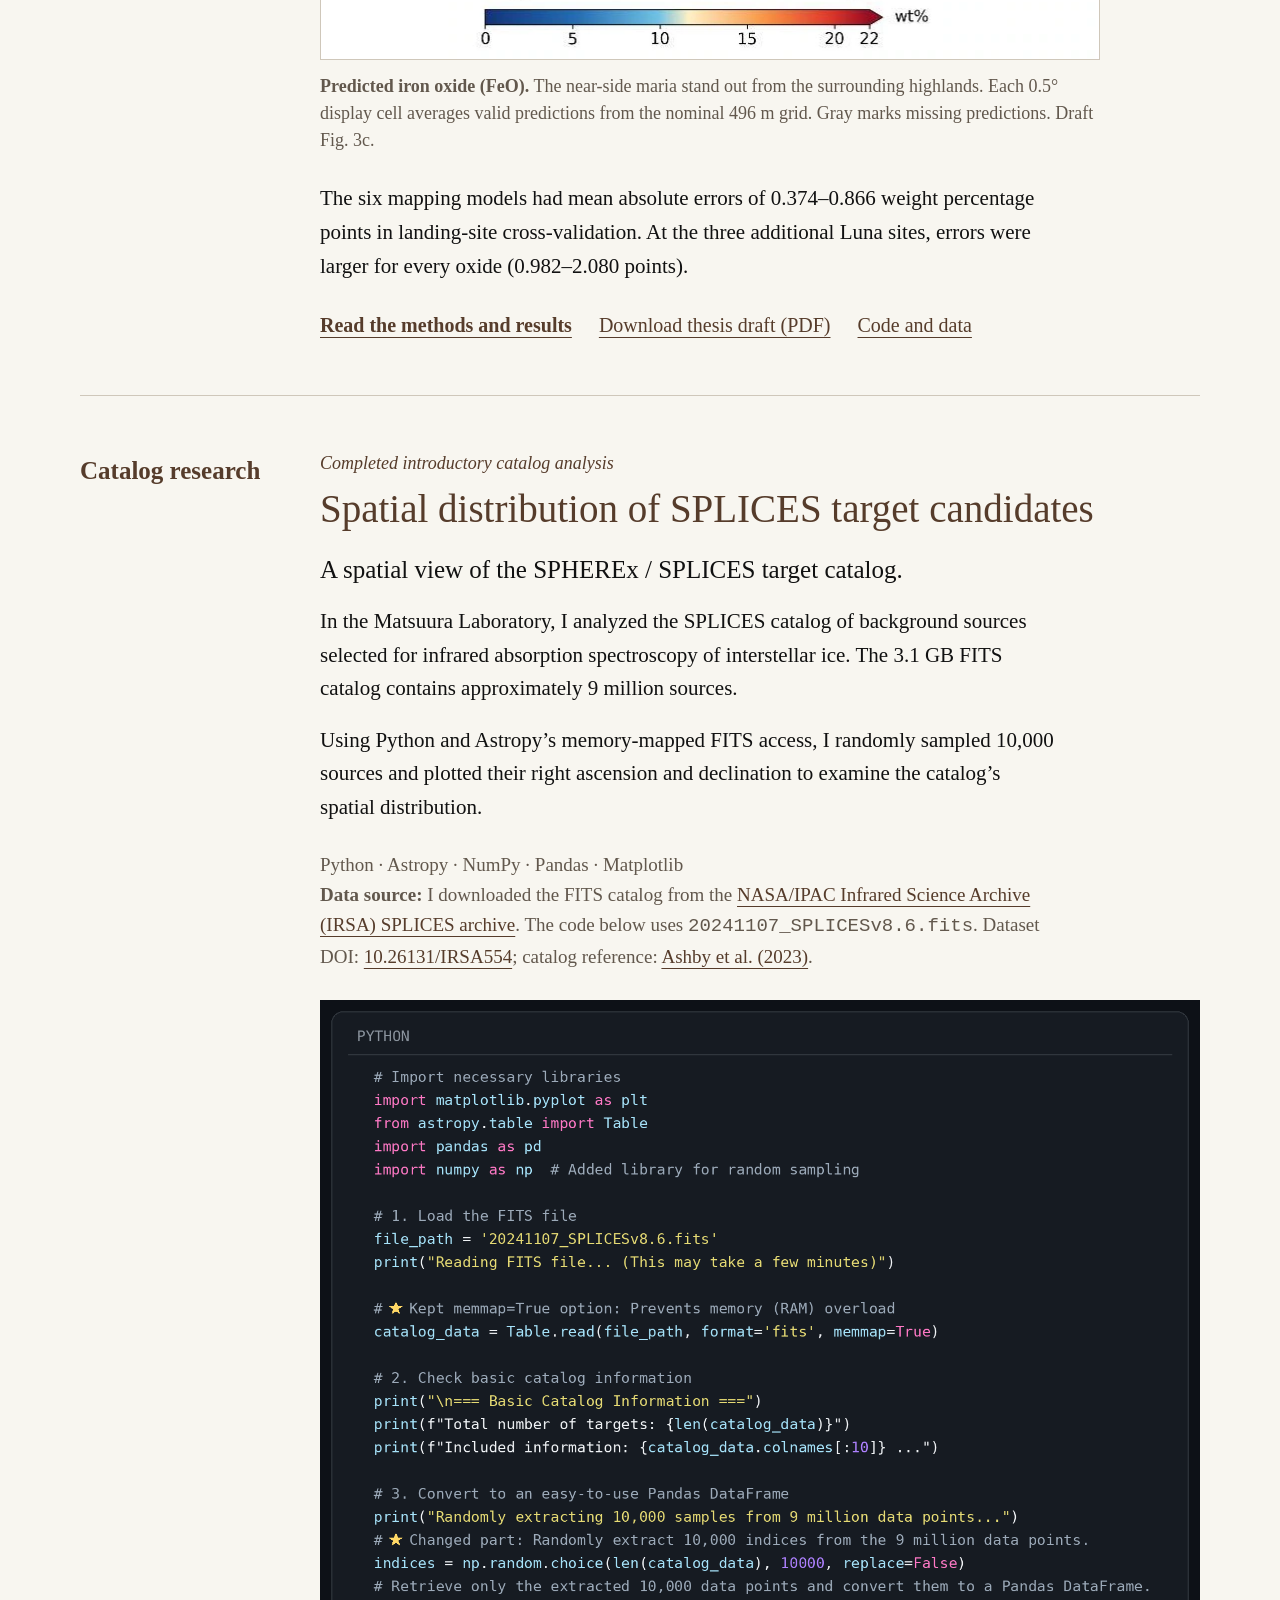
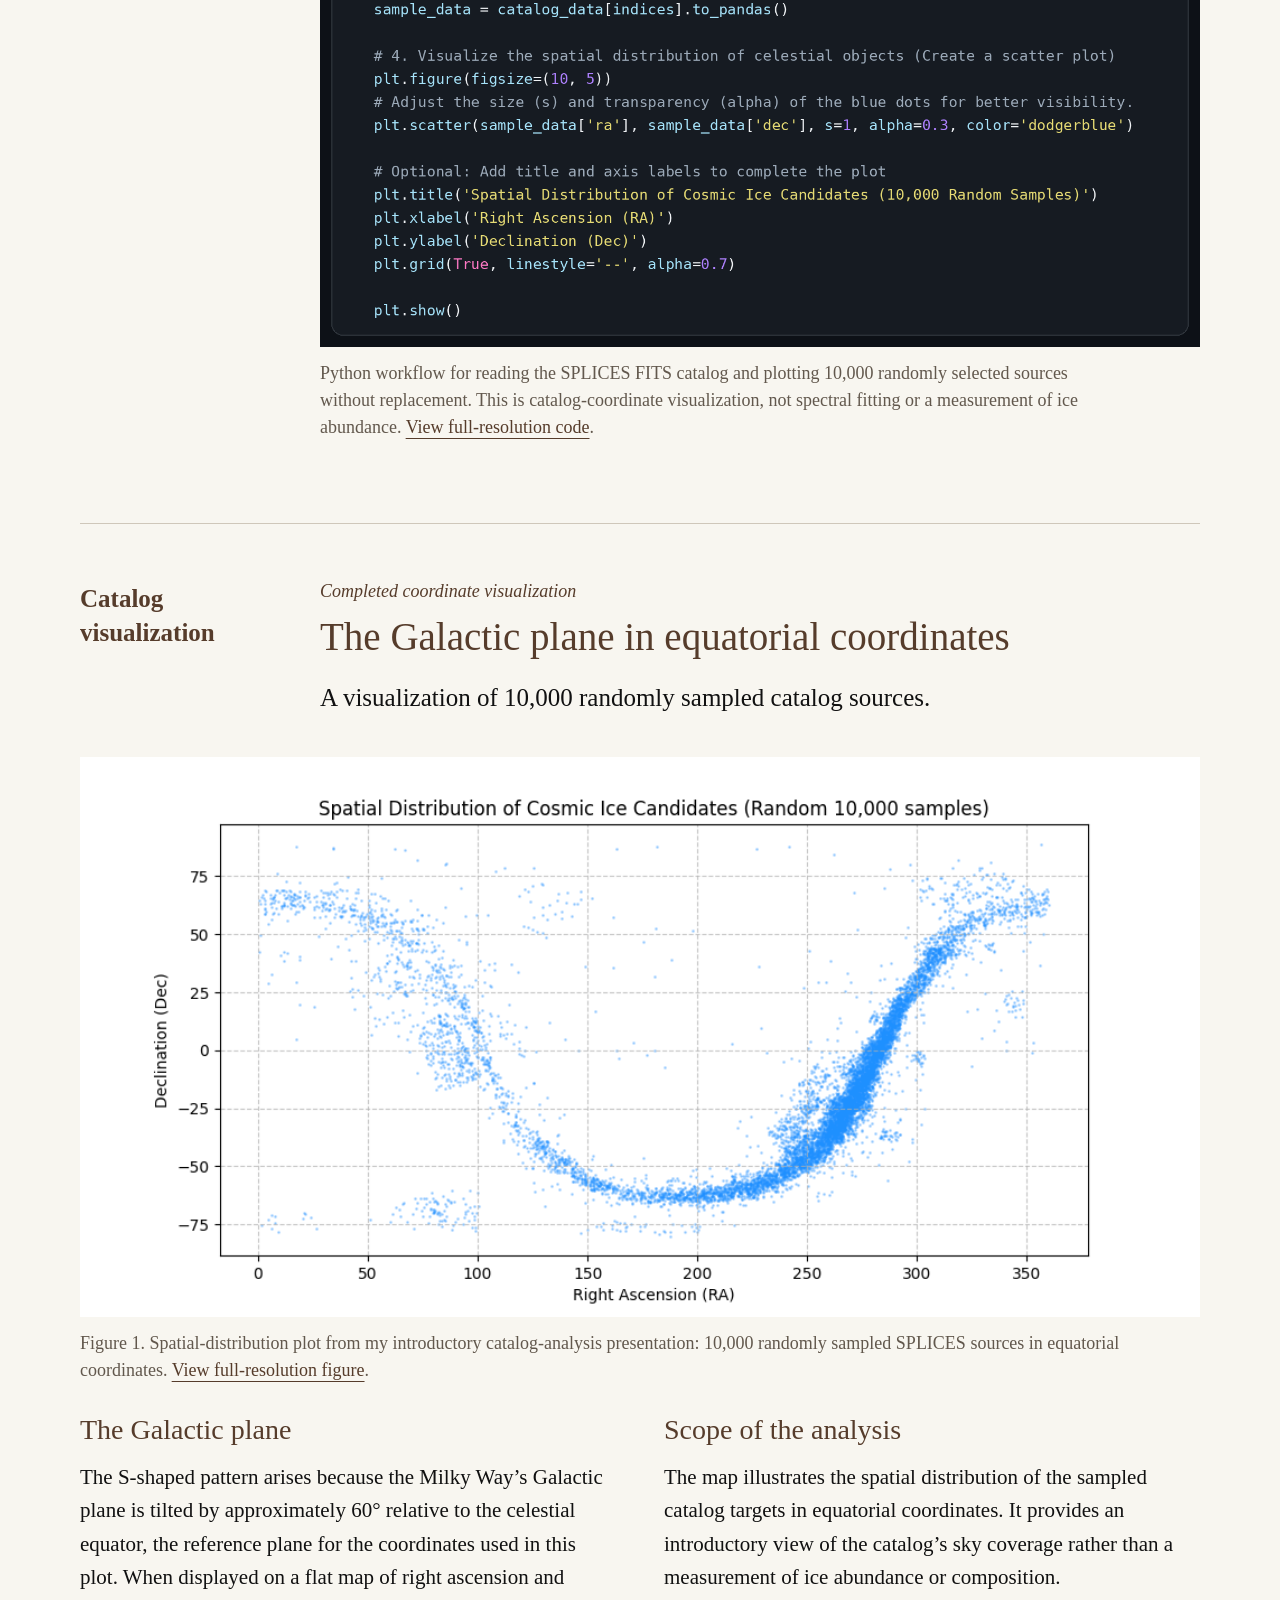
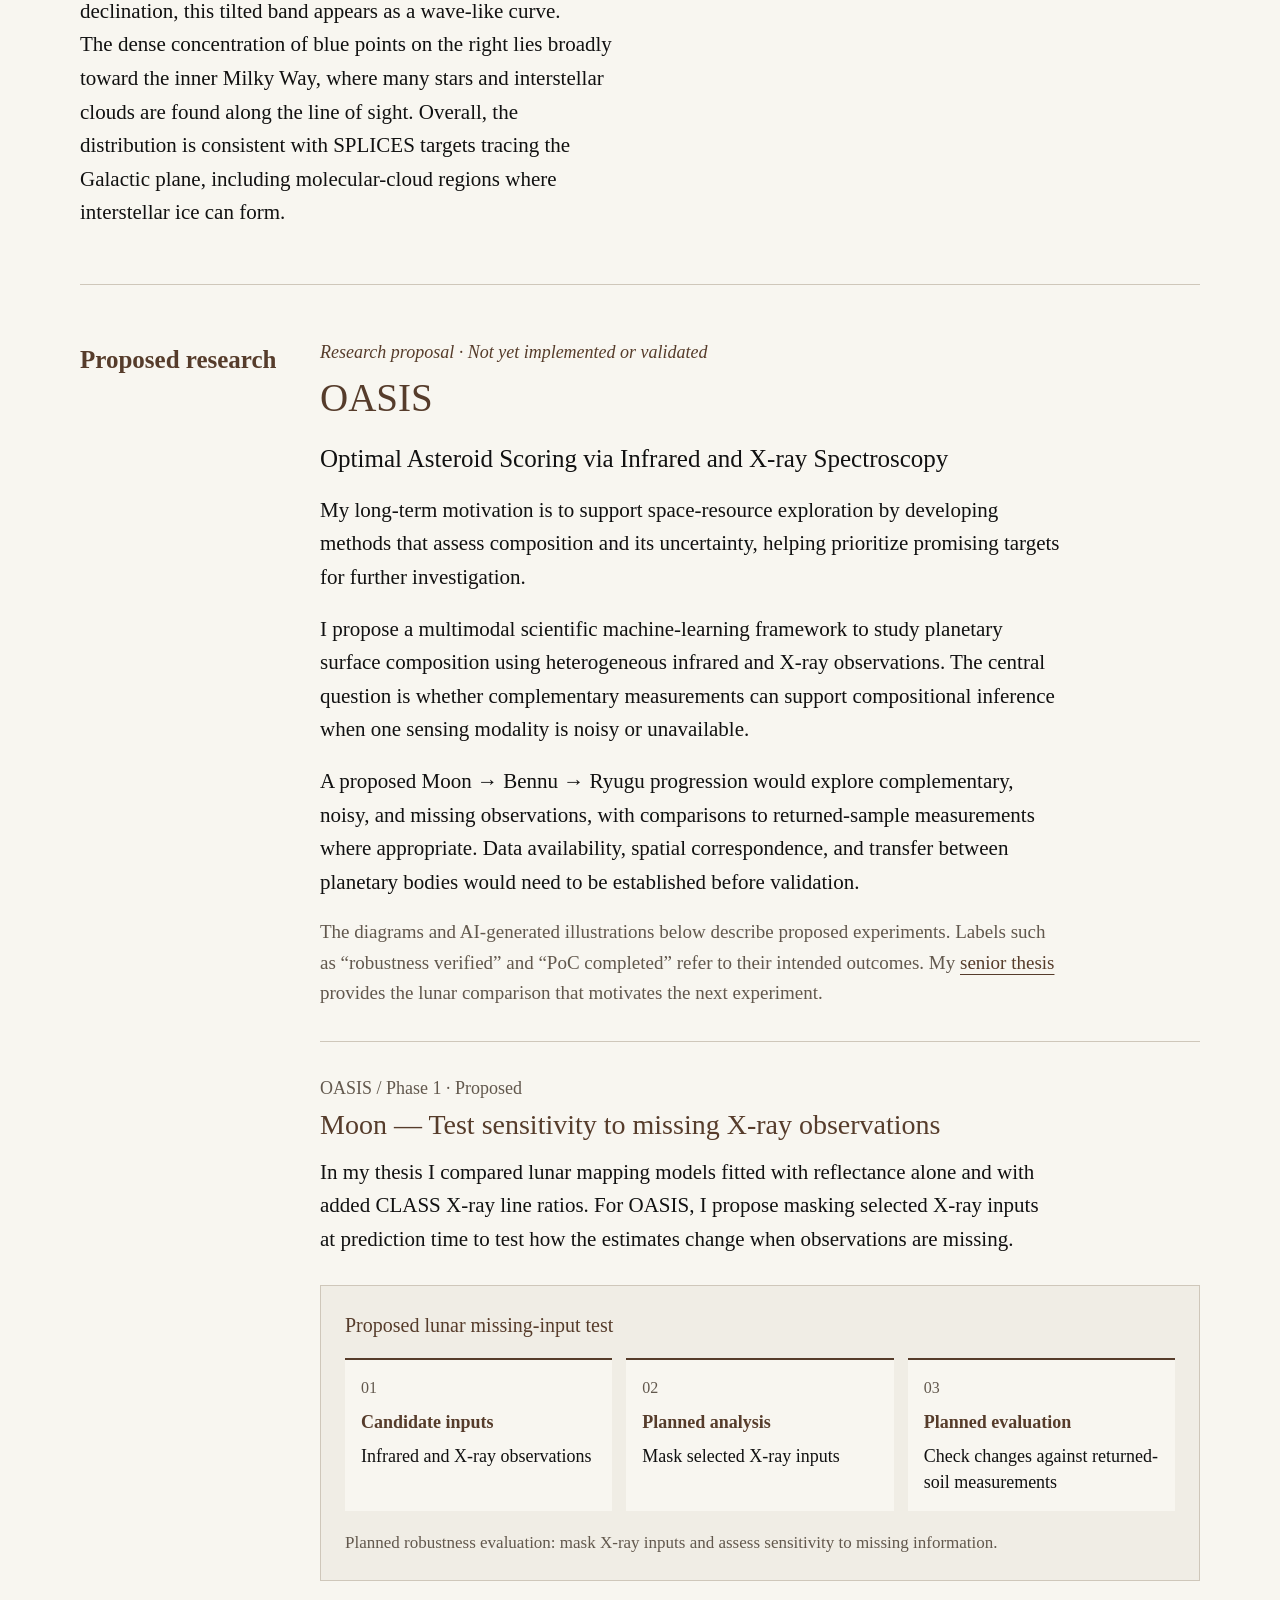
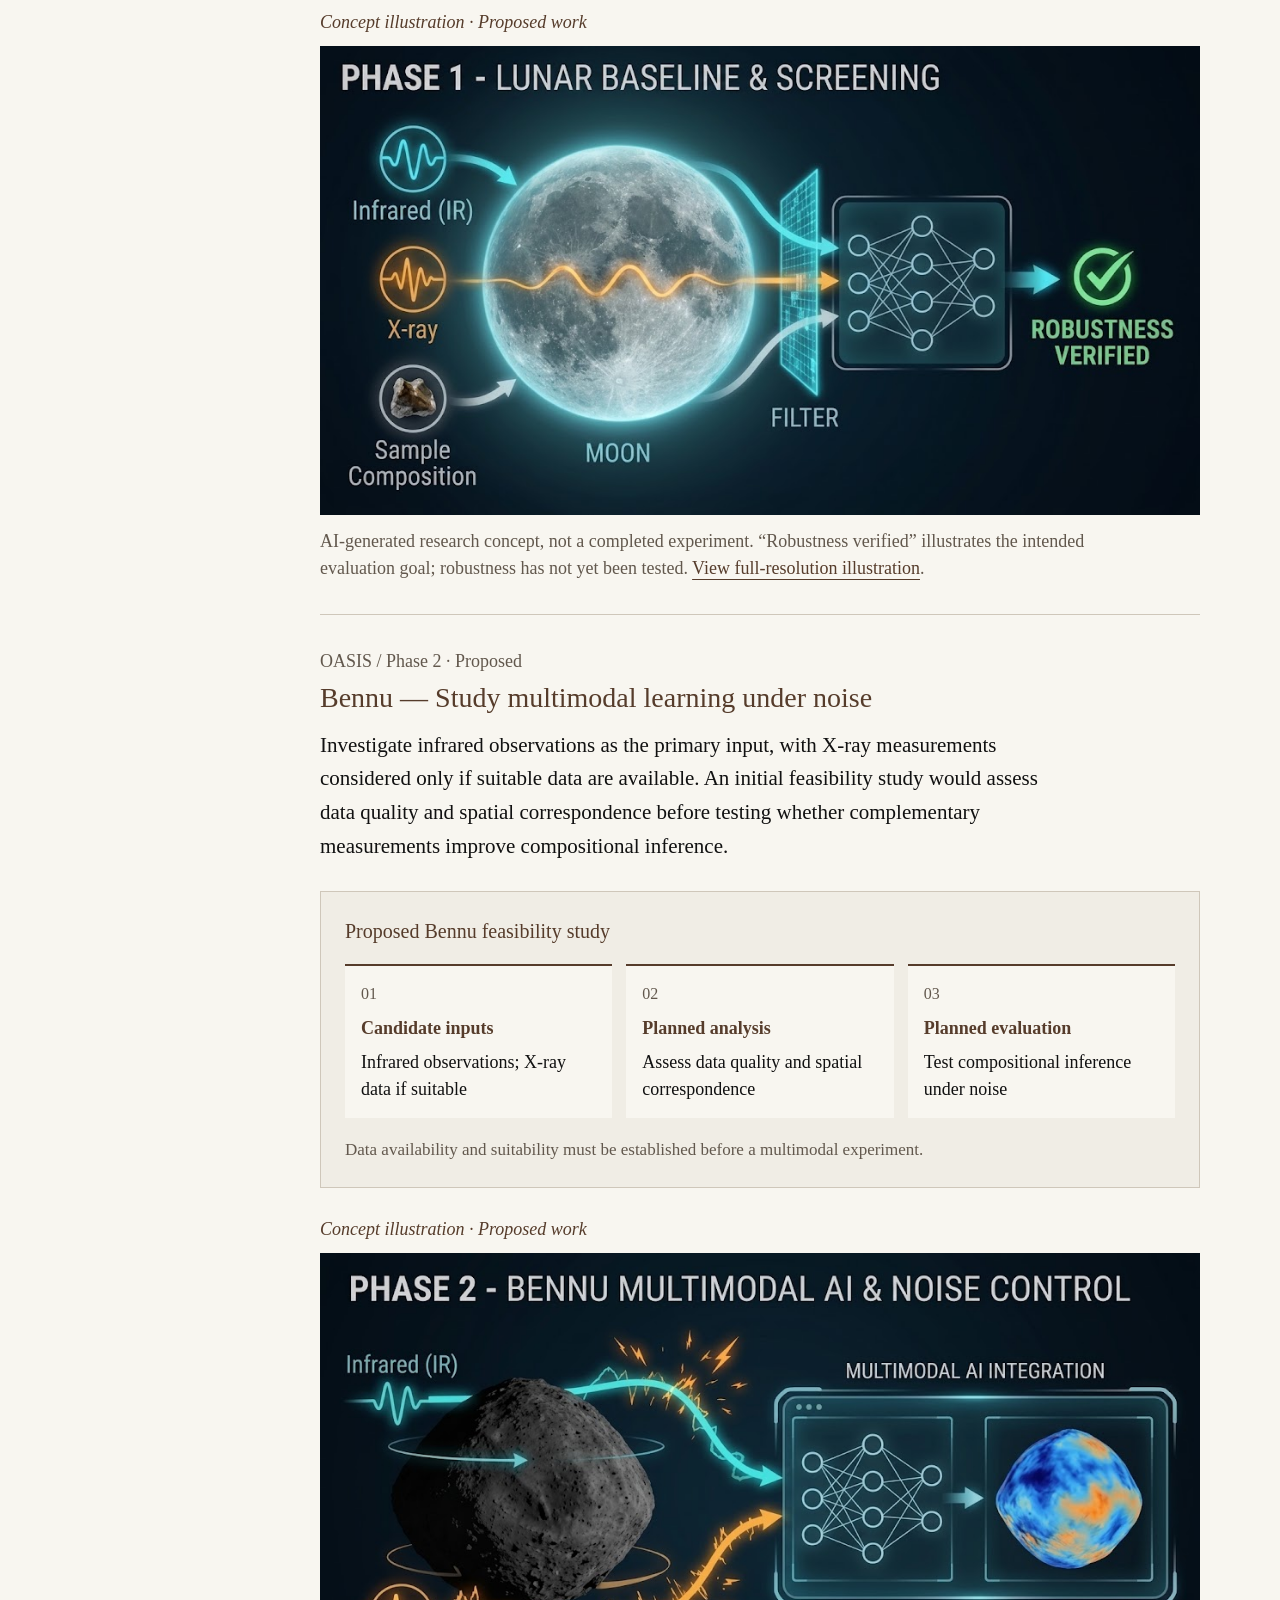
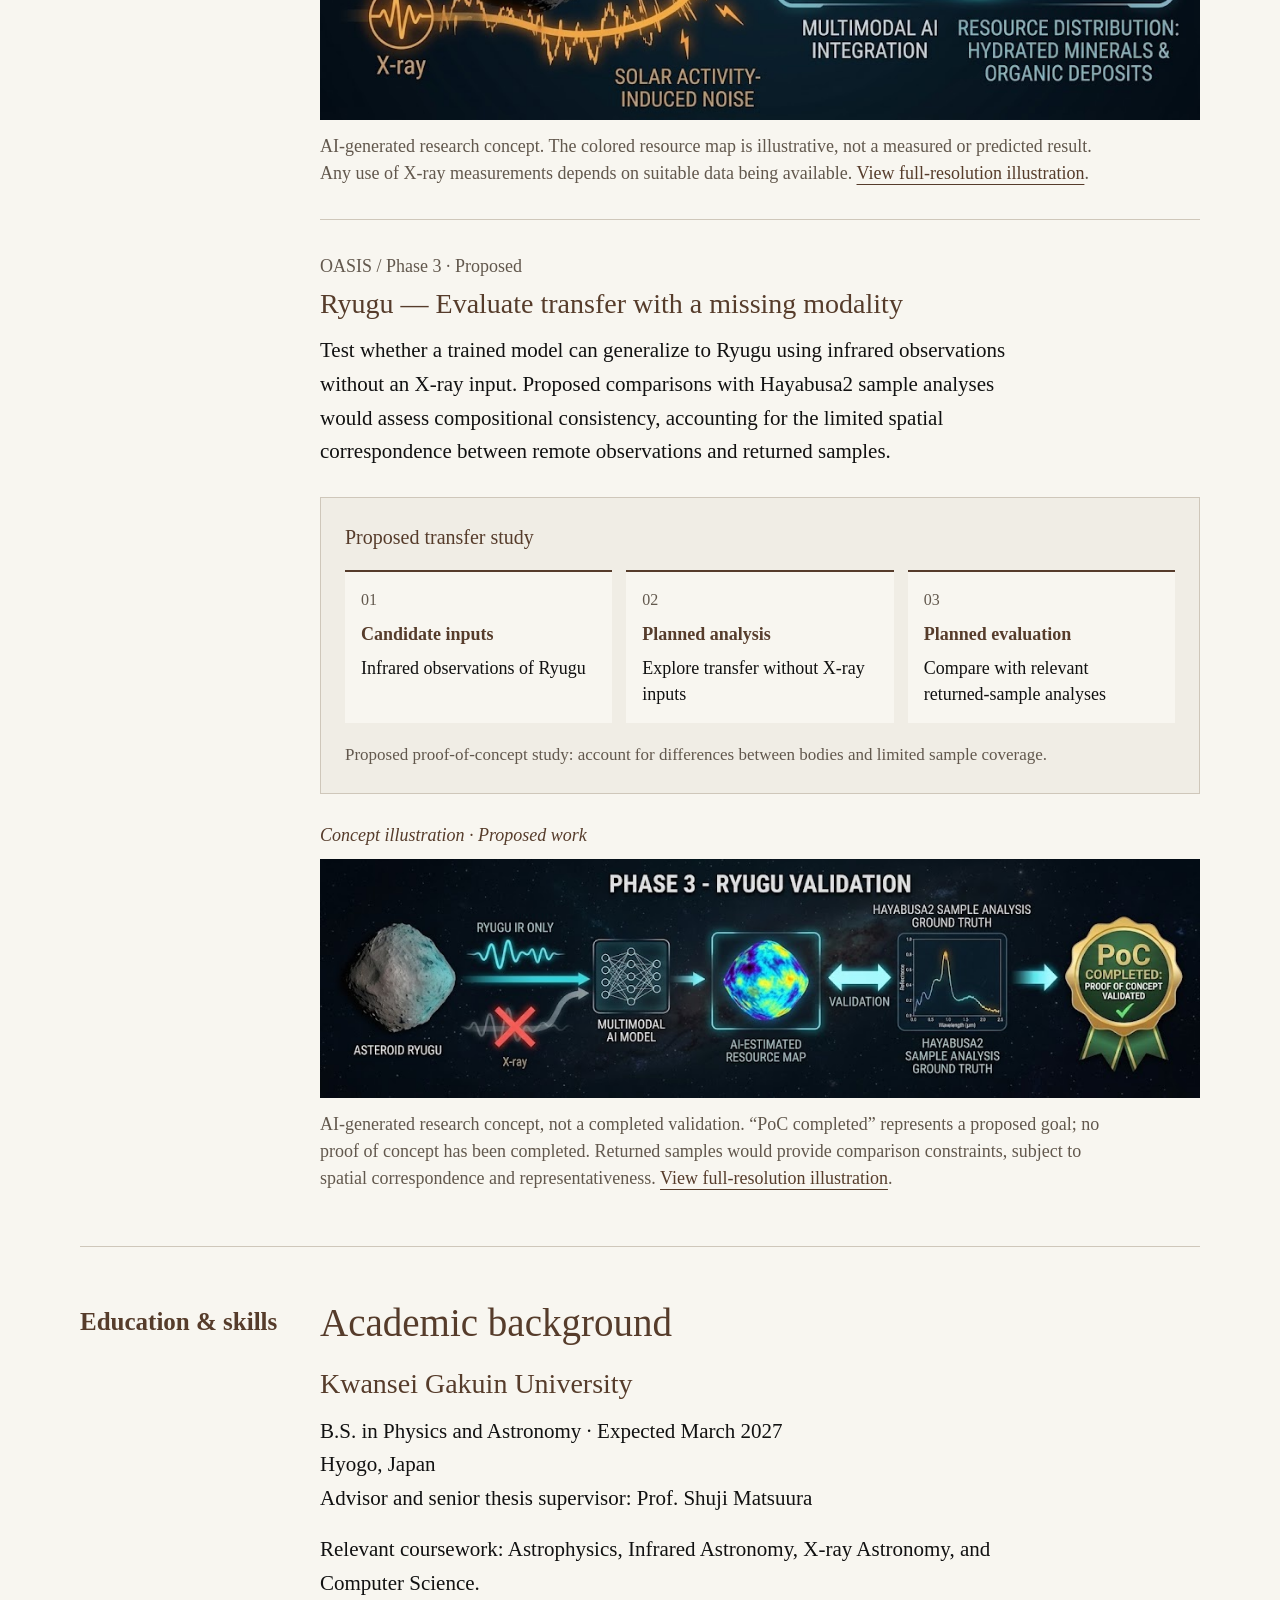
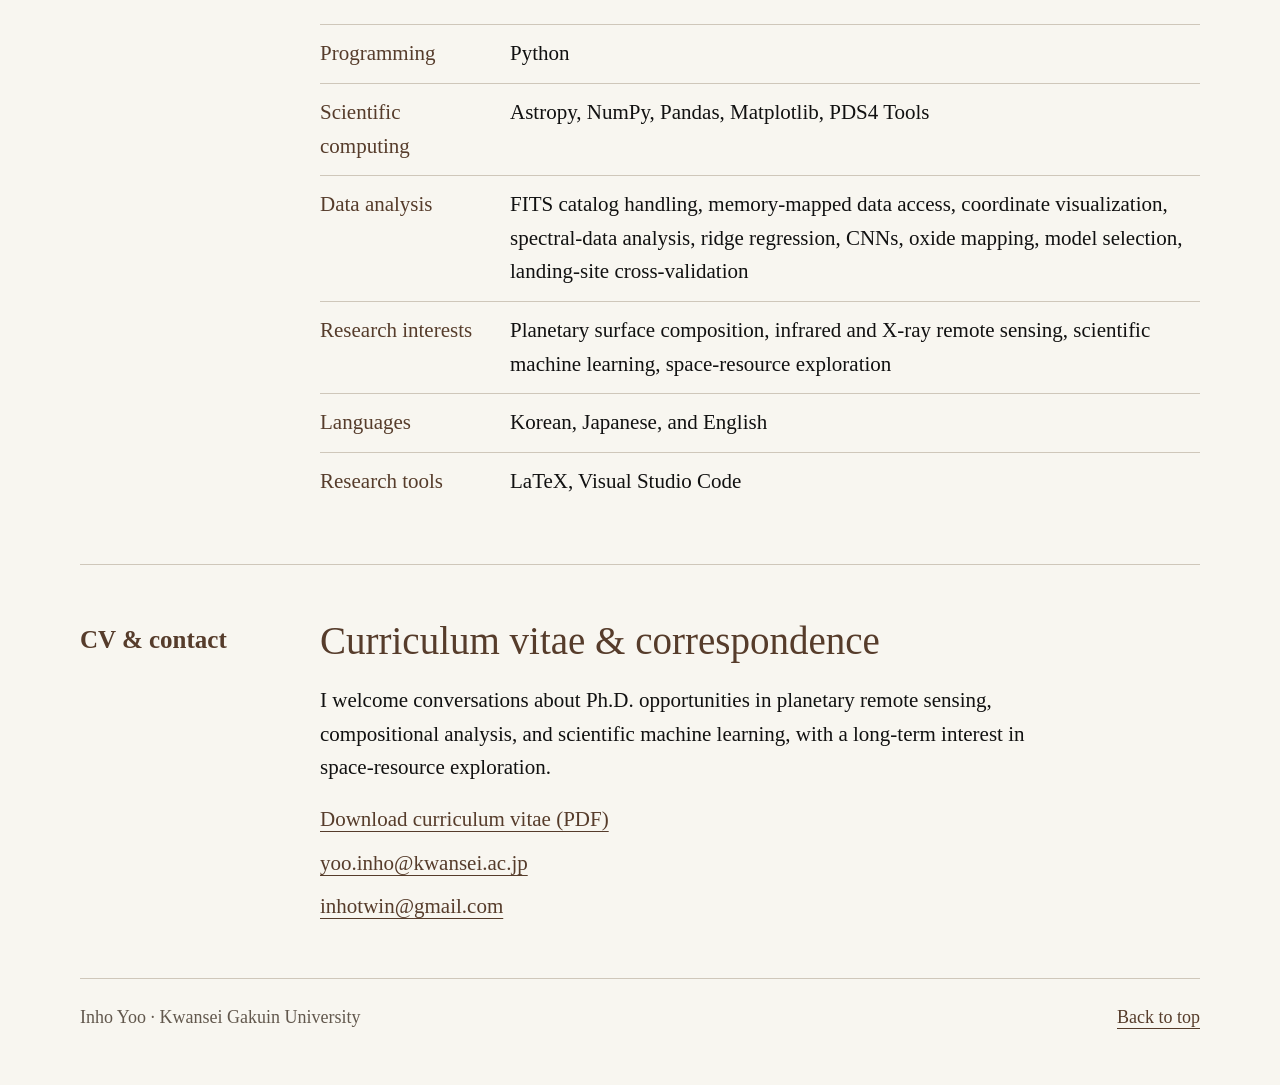
==== commit c5f118da: "Make the November 26 unsubmitted thesis draft downloadable" ====
--- a/index.html
+++ b/index.html
@@ -21,7 +21,7 @@
       <p class="identity">Planetary spectroscopy &amp;<br>scientific machine learning</p>
       <p class="intro">I am a Physics and Astronomy undergraduate at Kwansei Gakuin University. For my senior thesis, I developed Lunar AutoLab to map six major oxides on the Moon. I tested its predictions against soil measurements from Luna 16, 20, and 24.</p>
       <p class="intro draft-line">I am still revising the thesis draft and have not submitted it for publication.</p>
-      <div class="links"><a class="study-link" href="research/lunar-oxides/">View thesis research</a><a href="assets/inho-yoo-cv.pdf">Curriculum vitae (PDF)</a><a href="mailto:yoo.inho@kwansei.ac.jp">Email</a></div>
+      <div class="links"><a class="study-link" href="research/lunar-oxides/">View thesis research</a><a href="assets/lunar-oxides/Inho_Yoo_Graduation_Thesis_20261126.pdf" download="Inho_Yoo_Graduation_Thesis_20261126.pdf">Download thesis draft (PDF)</a><a href="assets/inho-yoo-cv.pdf">Curriculum vitae (PDF)</a><a href="mailto:yoo.inho@kwansei.ac.jp">Email</a></div>
       <p class="intro study-outlook">I am preparing to apply for Fall 2027 Ph.D. admission in the United States. My long-term interest is using infrared and X-ray observations to guide space-resource exploration.</p>
     </div>
     <img class="portrait" src="assets/inho-yoo.jpg" width="822" height="1000" alt="Portrait of Inho Yoo">
@@ -37,7 +37,7 @@
         <figcaption><strong>Predicted iron oxide (FeO).</strong> The near-side maria stand out from the surrounding highlands. Each 0.5° display cell averages valid predictions from the nominal 496 m grid. Gray marks missing predictions. Draft Fig. 3c.</figcaption>
       </figure>
       <p>The six mapping models had mean absolute errors of 0.374–0.866 weight percentage points in landing-site cross-validation. At the three additional Luna sites, errors were larger for every oxide (0.982–2.080 points).</p>
-      <div class="links"><a class="study-link" href="research/lunar-oxides/">Read the methods and results</a><a href="research/lunar-oxides/#materials">Code and data</a></div>
+      <div class="links"><a class="study-link" href="research/lunar-oxides/">Read the methods and results</a><a href="assets/lunar-oxides/Inho_Yoo_Graduation_Thesis_20261126.pdf" download="Inho_Yoo_Graduation_Thesis_20261126.pdf">Download thesis draft (PDF)</a><a href="research/lunar-oxides/#materials">Code and data</a></div>
     </div>
   </section>
   <section id="splices" class="section" aria-labelledby="research-title">
